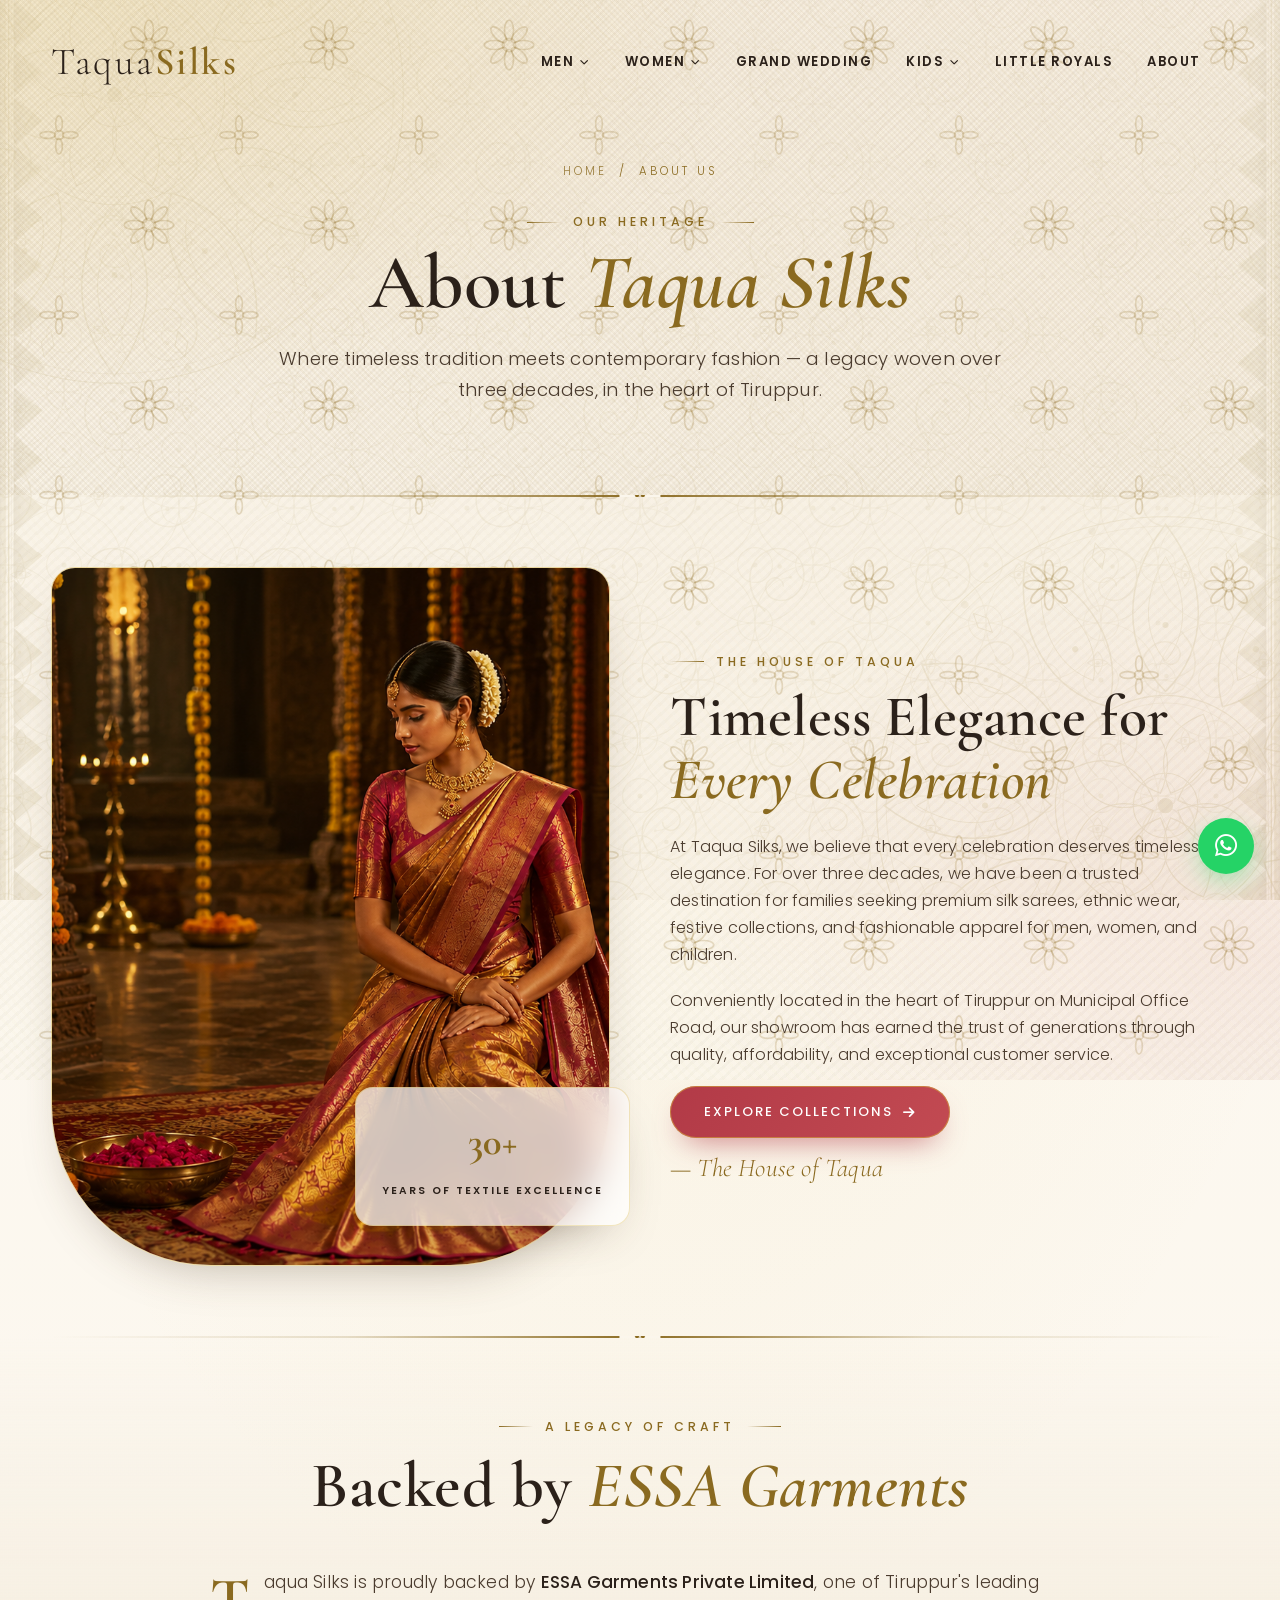
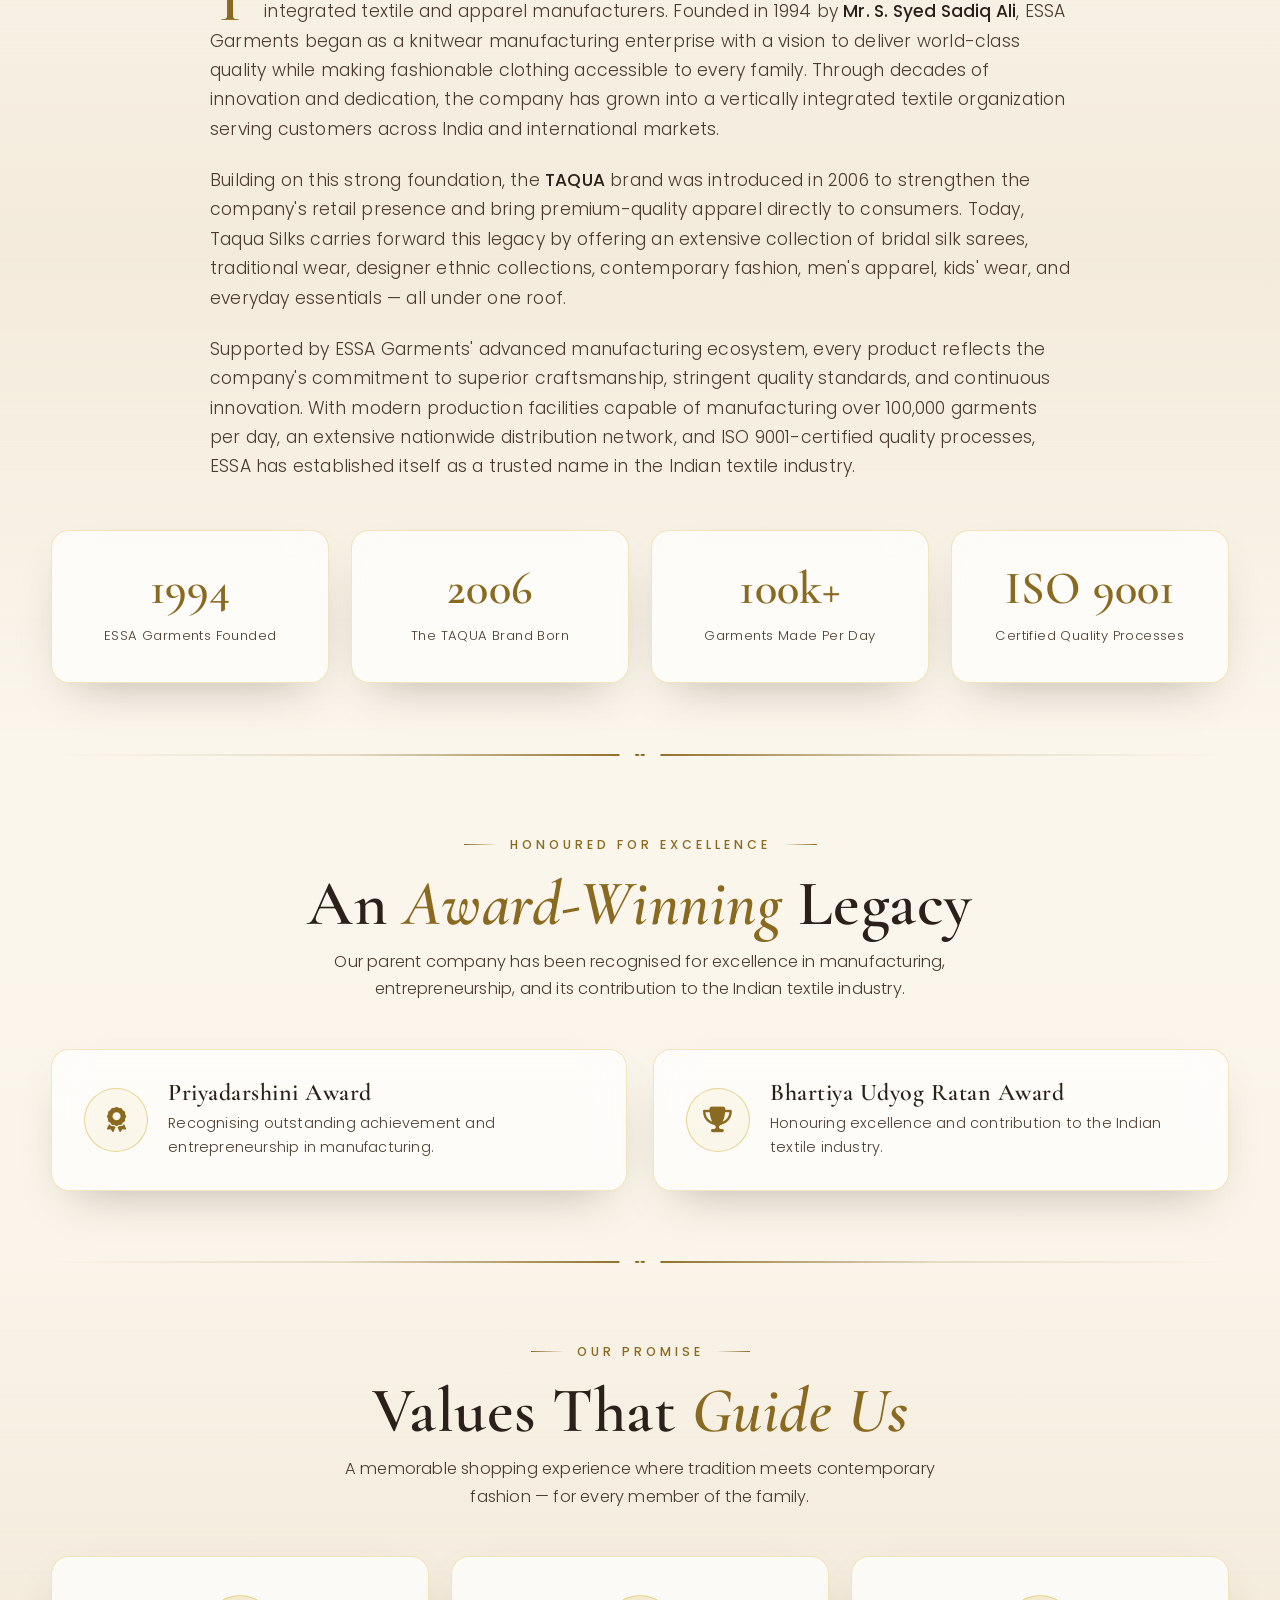
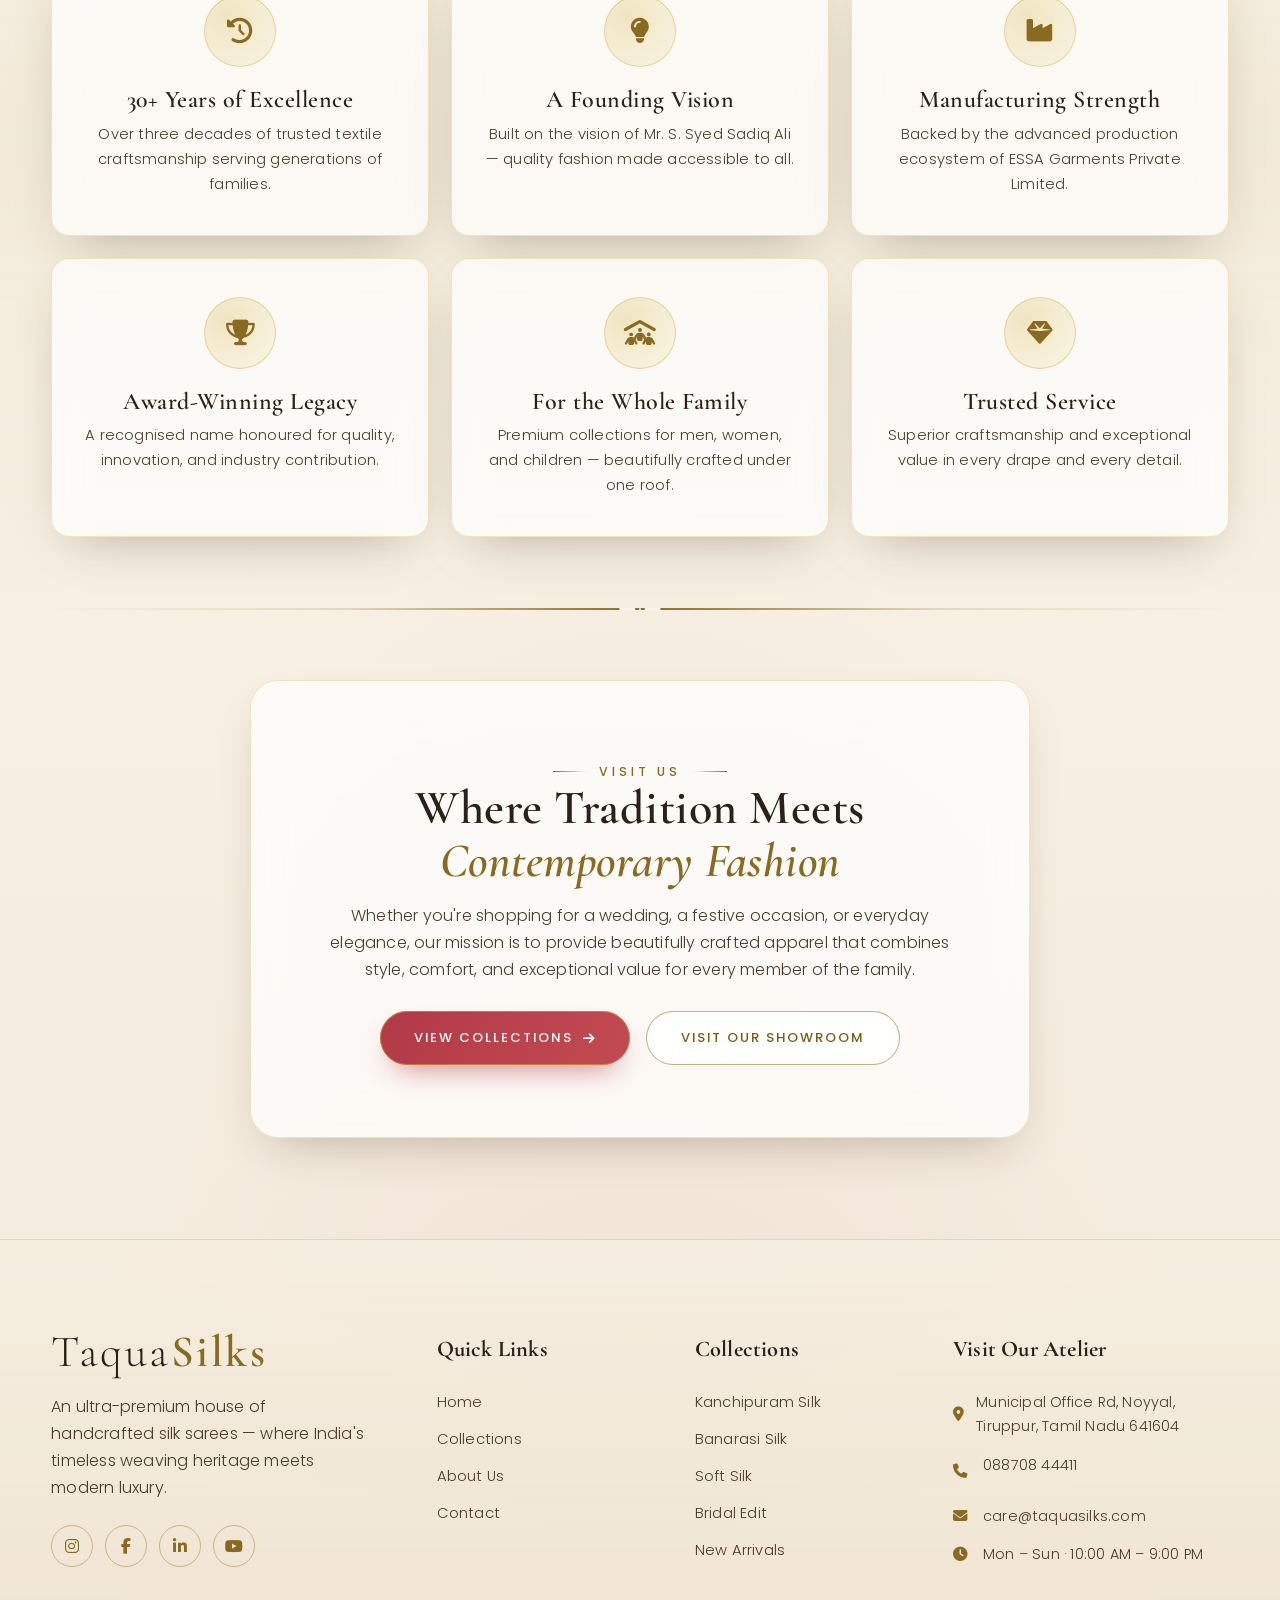
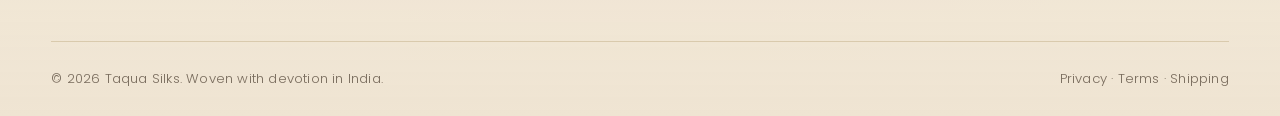
==== about.html @ f4f4f8f6 "whatsapp intragration" ====
﻿<!DOCTYPE html>
<html lang="en">
<head>
  <meta charset="UTF-8" />
  <meta name="viewport" content="width=device-width, initial-scale=1.0" />
  <title>About Us — Taqua Silks | Three Decades of Textile Excellence</title>
  <meta name="description" content="The story of Taqua Silks — a trusted Tiruppur destination for premium silk sarees and ethnic wear, backed by the manufacturing legacy of ESSA Garments Private Limited since 1994." />
  <meta name="theme-color" content="#FBF6EC" />
  <meta property="og:title" content="About Taqua Silks — Where Tradition Meets Contemporary Fashion" />
  <meta property="og:description" content="Over three decades of textile excellence, backed by the manufacturing strength of ESSA Garments Private Limited." />
  <meta property="og:type" content="website" />

  <link rel="preconnect" href="https://fonts.googleapis.com" />
  <link rel="preconnect" href="https://fonts.gstatic.com" crossorigin />
  <link href="https://fonts.googleapis.com/css2?family=Cormorant+Garamond:ital,wght@0,400;0,500;0,600;0,700;1,400;1,500;1,600&family=Noto+Serif+Tamil:wght@500;600;700&family=Poppins:wght@300;400;500;600&display=swap" rel="stylesheet" />
  <link rel="stylesheet" href="https://cdnjs.cloudflare.com/ajax/libs/font-awesome/6.5.1/css/all.min.css" />
  <link rel="stylesheet" href="css/style.css?v=20260728t" />

  <!-- Page-scoped elegance for the About story (uses the shared design tokens) -->
  <style>
    .page-hero {
      position: relative;
      padding: clamp(140px, 18vh, 220px) 0 clamp(48px, 7vw, 90px);
      text-align: center;
      overflow: hidden;
    }
    .page-hero .crumbs {
      font-size: 0.72rem;
      letter-spacing: 3px;
      text-transform: uppercase;
      color: var(--gold-ink);
      margin-bottom: 22px;
    }
    .page-hero .crumbs a { opacity: 0.85; }
    .page-hero .crumbs a:hover { color: var(--gold-ink); text-decoration: underline; }
    .page-hero h1 {
      font-family: var(--font-head);
      font-weight: 600;
      font-size: clamp(2.6rem, 6vw, 5rem);
      line-height: 1.04;
      color: var(--ink);
      margin: 10px 0 20px;
    }
    .page-hero h1 em { font-style: italic; color: var(--gold-ink); }
    .page-hero .lede {
      max-width: 760px;
      margin: 0 auto;
      color: var(--ink-body);
      font-weight: 300;
      font-size: clamp(1rem, 1.6vw, 1.15rem);
    }

    /* Long-form story column */
    .story { max-width: 860px; margin-inline: auto; }
    .story p {
      color: var(--ink-body);
      font-weight: 300;
      margin-bottom: 22px;
      font-size: clamp(1rem, 1.5vw, 1.08rem);
    }
    .story p.first::first-letter {
      font-family: var(--font-head);
      font-size: 3.6em;
      line-height: 0.8;
      float: left;
      padding: 8px 14px 0 0;
      color: var(--gold-ink);
      font-weight: 600;
    }
    .story strong { color: var(--ink); font-weight: 500; }

    /* Milestone / legacy stat strip */
    .legacy-grid {
      display: grid;
      grid-template-columns: repeat(4, 1fr);
      gap: 22px;
      margin-top: 8px;
    }
    .legacy-card {
      text-align: center;
      padding: 34px 20px;
      border-radius: var(--radius);
    }
    .legacy-card b {
      display: block;
      font-family: var(--font-head);
      font-weight: 600;
      font-size: clamp(2rem, 4vw, 2.9rem);
      color: var(--gold-ink);
      line-height: 1;
      margin-bottom: 10px;
    }
    .legacy-card span {
      font-size: 0.82rem;
      letter-spacing: 0.4px;
      color: var(--ink-body);
    }

    /* Awards */
    .awards-grid {
      display: grid;
      grid-template-columns: 1fr 1fr;
      gap: 26px;
    }
    .award-card {
      display: flex;
      gap: 20px;
      align-items: center;
      padding: 30px 32px;
      border-radius: var(--radius);
    }
    .award-card .medal {
      flex: none;
      width: 64px; height: 64px;
      display: grid; place-items: center;
      border-radius: 50%;
      font-size: 1.6rem;
      color: var(--gold-ink);
      border: 1px solid rgba(212,175,55,0.5);
      background: rgba(212,175,55,0.08);
    }
    .award-card h4 { font-family: var(--font-head); font-size: 1.5rem; color: var(--ink); margin-bottom: 4px; }
    .award-card p { color: var(--ink-body); font-size: 0.9rem; font-weight: 300; margin: 0; }

    /* Closing CTA */
    .about-cta {
      text-align: center;
      max-width: 780px;
      margin-inline: auto;
      padding: clamp(40px, 6vw, 72px) clamp(24px, 5vw, 60px);
      border-radius: var(--radius-lg);
    }
    .about-cta h2 { font-family: var(--font-head); font-size: clamp(1.9rem, 4vw, 3rem); color: var(--ink); margin-bottom: 14px; }
    .about-cta h2 em { font-style: italic; color: var(--gold-ink); }
    .about-cta p { color: var(--ink-body); font-weight: 300; margin-bottom: 28px; }
    .about-cta .hero-cta { justify-content: center; }

    @media (max-width: 900px) {
      .legacy-grid { grid-template-columns: 1fr 1fr; }
      .awards-grid { grid-template-columns: 1fr; }
    }
    @media (max-width: 560px) {
      .legacy-grid { grid-template-columns: 1fr 1fr; gap: 14px; }
    }
  </style>
</head>
<body>

  <!-- ===================== PARTICLES ===================== -->
  <canvas id="particles"></canvas>

  <!-- ===================== NAVBAR ===================== -->
  <header class="navbar" id="navbar">
    <div class="container nav-inner">
      <a href="index.html#home" class="brand" aria-label="Taqua Silks home">
        <img class="brand-logo" src="images/logo.png" alt="Taqua Silks" />
        <span class="brand-text">
          <span class="name langswap"><span class="lang en" aria-hidden="true">Taqua<b>Silks</b></span><span class="lang ta" lang="ta" aria-hidden="true">தக்வா <b>சில்க்ஸ்</b></span></span>
        </span>
      </a>

      <nav class="nav-links" aria-label="Primary">
        <div class="nav-item">
          <a href="men.html" class="nav-drop-toggle">Men <i class="fa-solid fa-chevron-down caret"></i></a>
          <div class="dropdown">
            <a href="men.html#shirt">Shirt</a>
            <a href="men.html#tshirt">T-Shirt</a>
            <a href="men.html#trousers">Trousers</a>
            <a href="men.html#jeans">Jeans</a>
            <a href="men.html#formal-pants">Formal Pants</a>
            <a href="men.html#track-pant">Track Pant</a>
            <a href="men.html#dhoti">Dhoti</a>
          </div>
        </div>
        <div class="nav-item">
          <a href="women.html" class="nav-drop-toggle">Women <i class="fa-solid fa-chevron-down caret"></i></a>
          <div class="dropdown">
            <a href="women.html#sarees">Sarees</a>
            <a href="women.html#salwar">Salwar</a>
            <a href="women.html#kurtis">Kurtis</a>
            <a href="women.html#night-wear">Night Wear</a>
            <a href="women.html#half-saree">Half Saree</a>
            <a href="women.html#lehenga">Lehenga</a>
            <a href="women.html#chudithar-materials">Chudithar Materials</a>
            <a href="women.html#blouse-materials">Blouse Materials</a>
          </div>
        </div>
        <a href="index.html#bridal">Grand Wedding</a>
        <div class="nav-item">
          <a href="kids.html" class="nav-drop-toggle">Kids <i class="fa-solid fa-chevron-down caret"></i></a>
          <div class="dropdown">
            <a href="kids.html#little-royals">Little Royals</a>
            <span class="drop-group">Boys</span>
            <a href="kids.html#boys-shirts-pants">Shirts &amp; Pants</a>
            <a href="kids.html#boys-suits">Suits</a>
            <a href="kids.html#boys-shirt-dhoti">Shirt &amp; Dhoti</a>
            <a href="kids.html#boys-tshirts-tracks">T-Shirts &amp; Tracks</a>
            <a href="kids.html#boys-nightwear">Nightwear</a>
            <span class="drop-group">Girls</span>
            <a href="kids.html#girls-gowns-frocks">Gowns &amp; Frocks</a>
            <a href="kids.html#girls-choli-chudidhar">Choli &amp; Chudidhars</a>
            <a href="kids.html#girls-pavadai-sets">Pavadai Sets</a>
            <a href="kids.html#girls-nightwear">Nightwear</a>
          </div>
        </div>
        <a href="kids.html#little-royals">Little Royals</a>
        <a href="about.html" aria-current="page">About</a>
      </nav>

      <div class="nav-actions">
        <button class="hamburger" id="hamburger" aria-label="Open menu"><span></span><span></span><span></span></button>
      </div>
    </div>
  </header>

  <!-- Mobile menu -->
  <div class="mobile-menu" id="mobileMenu">
    <button class="close" id="menuClose" aria-label="Close menu"><i class="fa-solid fa-xmark"></i></button>
    <div class="mm-group">
      <a href="men.html" class="mm-title">Men</a>
      <div class="mm-sub">
        <a href="men.html#shirt">Shirt</a>
        <a href="men.html#tshirt">T-Shirt</a>
        <a href="men.html#trousers">Trousers</a>
        <a href="men.html#jeans">Jeans</a>
        <a href="men.html#formal-pants">Formal Pants</a>
        <a href="men.html#track-pant">Track Pant</a>
        <a href="men.html#dhoti">Dhoti</a>
      </div>
    </div>
    <div class="mm-group">
      <a href="women.html" class="mm-title">Women</a>
      <div class="mm-sub">
        <a href="women.html#sarees">Sarees</a>
        <a href="women.html#salwar">Salwar</a>
        <a href="women.html#kurtis">Kurtis</a>
        <a href="women.html#night-wear">Night Wear</a>
        <a href="women.html#half-saree">Half Saree</a>
        <a href="women.html#lehenga">Lehenga</a>
        <a href="women.html#chudithar-materials">Chudithar Materials</a>
        <a href="women.html#blouse-materials">Blouse Materials</a>
      </div>
    </div>
    <a href="index.html#bridal">Grand Wedding</a>
    <div class="mm-group">
      <a href="kids.html" class="mm-title">Kids</a>
      <div class="mm-sub">
        <a href="kids.html#little-royals">Little Royals</a>
        <a href="kids.html#boys-shirts-pants">Boys - Shirts &amp; Pants</a>
        <a href="kids.html#boys-suits">Boys - Suits</a>
        <a href="kids.html#boys-shirt-dhoti">Boys - Shirt &amp; Dhoti</a>
        <a href="kids.html#boys-tshirts-tracks">Boys - T-Shirts &amp; Tracks</a>
        <a href="kids.html#boys-nightwear">Boys - Nightwear</a>
        <a href="kids.html#girls-gowns-frocks">Girls - Gowns &amp; Frocks</a>
        <a href="kids.html#girls-choli-chudidhar">Girls - Choli &amp; Chudidhars</a>
        <a href="kids.html#girls-pavadai-sets">Girls - Pavadai Sets</a>
        <a href="kids.html#girls-nightwear">Girls - Nightwear</a>
      </div>
    </div>
    <a href="kids.html#little-royals">Little Royals</a>
    <a href="about.html">About</a>
    <a href="index.html#contact">Contact</a>
  </div>

  <!-- ===================== PAGE HERO ===================== -->
  <section class="page-hero silk-weave">
    <div class="container">
      <p class="crumbs reveal"><a href="index.html#home">Home</a> &nbsp;/&nbsp; About Us</p>
      <span class="eyebrow center reveal d1">Our Heritage</span>
      <h1 class="reveal d1">About <em>Taqua Silks</em></h1>
      <p class="lede reveal d2">Where timeless tradition meets contemporary fashion — a legacy woven over three decades, in the heart of Tiruppur.</p>
    </div>
  </section>

  <hr class="silk-divider" />

  <!-- ===================== STORY — INTRO ===================== -->
  <section id="story">
    <div class="container about-grid">
      <div class="about-media reveal">
        <div class="main"><img src="images/photos/hero4.png" alt="Signature Taqua Silks bridal saree draped on a display mannequin" data-label="Our Heritage" loading="lazy" /></div>
        <div class="about-media float-card glass">
          <b>30+</b><span>Years of Textile Excellence</span>
        </div>
      </div>
      <div class="about-copy reveal d1">
        <span class="eyebrow">The House of Taqua</span>
        <h2>Timeless Elegance for <em>Every Celebration</em></h2>
        <p>At Taqua Silks, we believe that every celebration deserves timeless elegance. For over three decades, we have been a trusted destination for families seeking premium silk sarees, ethnic wear, festive collections, and fashionable apparel for men, women, and children.</p>
        <p>Conveniently located in the heart of Tiruppur on Municipal Office Road, our showroom has earned the trust of generations through quality, affordability, and exceptional customer service.</p>
        <a href="index.html#collections" class="btn btn-primary">Explore Collections <i class="fa-solid fa-arrow-right"></i></a>
        <div class="sign">— The House of Taqua</div>
      </div>
    </div>
  </section>

  <hr class="silk-divider" />

  <!-- ===================== STORY — LEGACY NARRATIVE ===================== -->
  <section id="legacy" class="why">
    <div class="container">
      <div class="section-head center reveal">
        <span class="eyebrow center">A Legacy of Craft</span>
        <h2 class="section-title">Backed by <span class="accent">ESSA Garments</span></h2>
      </div>

      <div class="story">
        <p class="first reveal">Taqua Silks is proudly backed by <strong>ESSA Garments Private Limited</strong>, one of Tiruppur's leading integrated textile and apparel manufacturers. Founded in 1994 by <strong>Mr. S. Syed Sadiq Ali</strong>, ESSA Garments began as a knitwear manufacturing enterprise with a vision to deliver world-class quality while making fashionable clothing accessible to every family. Through decades of innovation and dedication, the company has grown into a vertically integrated textile organization serving customers across India and international markets.</p>

        <p class="reveal">Building on this strong foundation, the <strong>TAQUA</strong> brand was introduced in 2006 to strengthen the company's retail presence and bring premium-quality apparel directly to consumers. Today, Taqua Silks carries forward this legacy by offering an extensive collection of bridal silk sarees, traditional wear, designer ethnic collections, contemporary fashion, men's apparel, kids' wear, and everyday essentials — all under one roof.</p>

        <p class="reveal">Supported by ESSA Garments' advanced manufacturing ecosystem, every product reflects the company's commitment to superior craftsmanship, stringent quality standards, and continuous innovation. With modern production facilities capable of manufacturing over 100,000 garments per day, an extensive nationwide distribution network, and ISO 9001-certified quality processes, ESSA has established itself as a trusted name in the Indian textile industry.</p>
      </div>

      <div class="legacy-grid" style="margin-top:48px">
        <div class="legacy-card glass reveal"><b>1994</b><span>ESSA Garments Founded</span></div>
        <div class="legacy-card glass reveal d1"><b>2006</b><span>The TAQUA Brand Born</span></div>
        <div class="legacy-card glass reveal d2"><b>100k+</b><span>Garments Made Per Day</span></div>
        <div class="legacy-card glass reveal d3"><b>ISO 9001</b><span>Certified Quality Processes</span></div>
      </div>
    </div>
  </section>

  <hr class="silk-divider" />

  <!-- ===================== AWARDS ===================== -->
  <section id="awards">
    <div class="container">
      <div class="section-head center reveal">
        <span class="eyebrow center">Honoured for Excellence</span>
        <h2 class="section-title">An <span class="accent">Award-Winning</span> Legacy</h2>
        <p class="section-sub" style="margin-inline:auto">Our parent company has been recognised for excellence in manufacturing, entrepreneurship, and its contribution to the Indian textile industry.</p>
      </div>

      <div class="awards-grid">
        <div class="award-card glass reveal">
          <span class="medal"><i class="fa-solid fa-award"></i></span>
          <div>
            <h4>Priyadarshini Award</h4>
            <p>Recognising outstanding achievement and entrepreneurship in manufacturing.</p>
          </div>
        </div>
        <div class="award-card glass reveal d1">
          <span class="medal"><i class="fa-solid fa-trophy"></i></span>
          <div>
            <h4>Bhartiya Udyog Ratan Award</h4>
            <p>Honouring excellence and contribution to the Indian textile industry.</p>
          </div>
        </div>
      </div>
    </div>
  </section>

  <hr class="silk-divider" />

  <!-- ===================== OUR PROMISE ===================== -->
  <section id="promise" class="why">
    <div class="container">
      <div class="section-head center reveal">
        <span class="eyebrow center">Our Promise</span>
        <h2 class="section-title">Values That <span class="accent">Guide Us</span></h2>
        <p class="section-sub" style="margin-inline:auto">A memorable shopping experience where tradition meets contemporary fashion — for every member of the family.</p>
      </div>

      <div class="why-grid">
        <div class="feature-card glass reveal"><div class="fi"><i class="fa-solid fa-clock-rotate-left"></i></div><h4>30+ Years of Excellence</h4><p>Over three decades of trusted textile craftsmanship serving generations of families.</p></div>
        <div class="feature-card glass reveal d1"><div class="fi"><i class="fa-solid fa-lightbulb"></i></div><h4>A Founding Vision</h4><p>Built on the vision of Mr. S. Syed Sadiq Ali — quality fashion made accessible to all.</p></div>
        <div class="feature-card glass reveal d2"><div class="fi"><i class="fa-solid fa-industry"></i></div><h4>Manufacturing Strength</h4><p>Backed by the advanced production ecosystem of ESSA Garments Private Limited.</p></div>
        <div class="feature-card glass reveal"><div class="fi"><i class="fa-solid fa-trophy"></i></div><h4>Award-Winning Legacy</h4><p>A recognised name honoured for quality, innovation, and industry contribution.</p></div>
        <div class="feature-card glass reveal d1"><div class="fi"><i class="fa-solid fa-people-roof"></i></div><h4>For the Whole Family</h4><p>Premium collections for men, women, and children — beautifully crafted under one roof.</p></div>
        <div class="feature-card glass reveal d2"><div class="fi"><i class="fa-solid fa-gem"></i></div><h4>Trusted Service</h4><p>Superior craftsmanship and exceptional value in every drape and every detail.</p></div>
      </div>
    </div>
  </section>

  <hr class="silk-divider" />

  <!-- ===================== CLOSING CTA ===================== -->
  <section id="visit">
    <div class="container">
      <div class="about-cta glass reveal">
        <span class="eyebrow center">Visit Us</span>
        <h2>Where Tradition Meets <em>Contemporary Fashion</em></h2>
        <p>Whether you're shopping for a wedding, a festive occasion, or everyday elegance, our mission is to provide beautifully crafted apparel that combines style, comfort, and exceptional value for every member of the family.</p>
        <div class="hero-cta">
          <a href="index.html#collections" class="btn btn-primary">View Collections <i class="fa-solid fa-arrow-right"></i></a>
          <a href="index.html#contact" class="btn btn-ghost">Visit Our Showroom</a>
        </div>
      </div>
    </div>
  </section>

  <!-- ===================== FOOTER ===================== -->
  <footer class="footer" id="contact">
    <div class="container">
      <div class="footer-grid">
        <div class="footer-about">
          <a href="index.html#home" class="brand"><img class="brand-logo" src="images/logo.png" alt="Taqua Silks" /><span class="brand-text"><span class="name langswap"><span class="lang en" aria-hidden="true">Taqua<b>Silks</b></span><span class="lang ta" lang="ta" aria-hidden="true">தக்வா <b>சில்க்ஸ்</b></span></span></span></a>
          <p>An ultra-premium house of handcrafted silk sarees — where India's timeless weaving heritage meets modern luxury.</p>
          <div class="socials">
            <a href="#" aria-label="Instagram"><i class="fa-brands fa-instagram"></i></a>
            <a href="#" aria-label="Facebook"><i class="fa-brands fa-facebook-f"></i></a>
            <a href="#" aria-label="LinkedIn"><i class="fa-brands fa-linkedin-in"></i></a>
            <a href="#" aria-label="YouTube"><i class="fa-brands fa-youtube"></i></a>
          </div>
        </div>
        <div class="footer-col">
          <h5>Quick Links</h5>
          <a href="index.html#home">Home</a>
          <a href="index.html#collections">Collections</a>
          <a href="about.html">About Us</a>
          <a href="index.html#contact">Contact</a>
        </div>
        <div class="footer-col">
          <h5>Collections</h5>
          <a href="index.html#collections">Kanchipuram Silk</a>
          <a href="index.html#collections">Banarasi Silk</a>
          <a href="index.html#collections">Soft Silk</a>
          <a href="index.html#bridal">Bridal Edit</a>
          <a href="index.html#arrivals">New Arrivals</a>
        </div>
        <div class="footer-col">
          <h5>Visit Our Atelier</h5>
          <div class="contact-line"><i class="fa-solid fa-location-dot"></i><span>Municipal Office Rd, Noyyal, Tiruppur, Tamil Nadu 641604</span></div>
          <div class="contact-line"><i class="fa-solid fa-phone"></i><a href="tel:+918870844411">088708 44411</a></div>
          <div class="contact-line"><i class="fa-solid fa-envelope"></i><span>care@taquasilks.com</span></div>
          <div class="contact-line"><i class="fa-solid fa-clock"></i><span>Mon – Sun · 10:00 AM – 9:00 PM</span></div>
        </div>
      </div>
      <div class="footer-bottom">
        <span>© 2026 Taqua Silks. Woven with devotion in India.</span>
        <span><a href="#">Privacy</a> · <a href="#">Terms</a> · <a href="#">Shipping</a></span>
      </div>
    </div>
  </footer>

  <!-- Floating WhatsApp enquiry button -->
  <a class="wa-float" href="https://wa.me/918870844411?text=Hello%20Taqua%20Silks%2C%20I%20would%20like%20to%20know%20more%20about%20your%20collections.%20Please%20share%20your%20catalogue." target="_blank" rel="noopener"
     aria-label="Chat with us on WhatsApp">
    <span class="wa-tip">Chat with our sales team</span>
    <i class="fa-brands fa-whatsapp"></i>
  </a>

  <button class="to-top" id="toTop" aria-label="Back to top"><i class="fa-solid fa-arrow-up"></i></button>

  <!-- Self-contained interactions (no dependency on the homepage-only main.js) -->
  <script>
    (function () {
      "use strict";

      // Use the real logo image if present (mirrors main.js behaviour)
      var probe = new Image();
      probe.onload = function () { document.documentElement.classList.add("logo-ready"); };
      probe.src = "images/logo.png";

      // Navbar shrink-on-scroll + back-to-top visibility
      var navbar = document.getElementById("navbar");
      var toTop = document.getElementById("toTop");
      function onScroll() {
        var y = window.scrollY || window.pageYOffset;
        if (navbar) navbar.classList.toggle("scrolled", y > 40);
        if (toTop) toTop.classList.toggle("show", y > 600);
      }
      window.addEventListener("scroll", onScroll, { passive: true });
      onScroll();
      if (toTop) toTop.addEventListener("click", function () { window.scrollTo({ top: 0, behavior: "smooth" }); });

      // Mobile menu
      var mobileMenu = document.getElementById("mobileMenu");
      var hamburger = document.getElementById("hamburger");
      var menuClose = document.getElementById("menuClose");
      if (hamburger && mobileMenu) hamburger.addEventListener("click", function () { mobileMenu.classList.add("open"); });
      if (menuClose && mobileMenu) menuClose.addEventListener("click", function () { mobileMenu.classList.remove("open"); });
      if (mobileMenu) mobileMenu.querySelectorAll("a").forEach(function (a) {
        a.addEventListener("click", function () { mobileMenu.classList.remove("open"); });
      });

      // Reveal-on-scroll
      var reveals = document.querySelectorAll(".reveal");
      if (!("IntersectionObserver" in window)) {
        reveals.forEach(function (el) { el.classList.add("in"); });
      } else {
        var io = new IntersectionObserver(function (entries) {
          entries.forEach(function (e) {
            if (e.isIntersecting) { e.target.classList.add("in"); io.unobserve(e.target); }
          });
        }, { threshold: 0.14, rootMargin: "0px 0px -8% 0px" });
        reveals.forEach(function (el) { io.observe(el); });
      }
    })();
  </script>
</body>
</html>
---- css/style.css ----
/* ============================================================
   TAQUA SILKS — Ultra-Premium Luxury Silk Saree Website
   Design system: Royal Violet silk · Zari gold accents
   ============================================================ */

/* ---------- Design Tokens ---------- */
:root {
  --violet:        #5E2B97;
  --violet-light:  #7d43bd;
  --deep-purple:   #43205C;
  --deep-purple-2: #2c1440;
  --midnight:      #1b0d2b;
  --magenta:       #9b1fb5;   /* logo bright magenta-purple */
  --magenta-deep:  #4a1068;   /* logo mid/edge purple */
  --gold:          #D4AF37;
  --gold-light:    #f3d98b;
  --gold-deep:     #a9822a;
  --ivory:         #f7f1e6;
  --white:         #ffffff;
  --soft-gold:     #e8d5a3;

  --glass-bg:      rgba(67, 32, 92, 0.35);
  --glass-border:  rgba(212, 175, 55, 0.35);
  --glass-blur:    18px;

  --font-head: "Cormorant Garamond", "Playfair Display", Georgia, serif;
  --font-body: "Poppins", "Segoe UI", system-ui, sans-serif;

  --radius:      18px;
  --radius-lg:   28px;
  --shadow-soft: 0 20px 60px -20px rgba(0,0,0,0.55);
  --shadow-gold: 0 10px 40px -8px rgba(212,175,55,0.35);

  --ease: cubic-bezier(0.22, 1, 0.36, 1);
  --maxw: 1320px;
}

/* ---------- Reset ---------- */
*, *::before, *::after { box-sizing: border-box; }
* { margin: 0; padding: 0; }
html { scroll-behavior: smooth; -webkit-text-size-adjust: 100%; }
body {
  font-family: var(--font-body);
  color: var(--ivory);
  /* Logo-matched purple layout: magenta glow at top fading into deep purple */
  background:
    radial-gradient(95% 55% at 50% 0%, rgba(155, 31, 181, 0.55) 0%, rgba(74, 16, 104, 0.25) 42%, transparent 70%),
    linear-gradient(180deg, #3a1256 0%, #2a0f42 50%, var(--midnight) 100%);
  background-attachment: fixed;
  background-color: var(--midnight);
  line-height: 1.7;
  overflow-x: hidden;
  font-weight: 300;
  letter-spacing: 0.2px;
}
img { max-width: 100%; display: block; }
a { color: inherit; text-decoration: none; }
button { font-family: inherit; cursor: pointer; border: none; background: none; color: inherit; }
ul { list-style: none; }
::selection { background: var(--gold); color: var(--deep-purple-2); }

/* ---------- Silk fabric background layers ---------- */
/* Woven jacquard weave (fine diagonal threads) */
.silk-weave {
  background-image:
    repeating-linear-gradient(45deg, rgba(255,255,255,0.028) 0 2px, transparent 2px 4px),
    repeating-linear-gradient(-45deg, rgba(0,0,0,0.05) 0 2px, transparent 2px 4px);
}

/* Global immersive body backdrop = luxury silk violet gradient + moving sheen */
body::before {
  content: "";
  position: fixed;
  inset: 0;
  z-index: -5;
  background:
    radial-gradient(120% 80% at 15% 10%, rgba(125,67,189,0.55), transparent 55%),
    radial-gradient(120% 90% at 85% 20%, rgba(94,43,151,0.55), transparent 55%),
    radial-gradient(140% 120% at 50% 120%, rgba(27,13,43,0.9), transparent 60%),
    linear-gradient(160deg, #2c1440 0%, #43205C 40%, #3a1a52 65%, #1b0d2b 100%);
}
/* Moving silk sheen + woven texture */
body::after {
  content: "";
  position: fixed;
  inset: -20%;
  z-index: -2;
  pointer-events: none;
  background-image:
    repeating-linear-gradient(48deg, rgba(255,255,255,0.03) 0 3px, transparent 3px 7px),
    repeating-linear-gradient(-42deg, rgba(0,0,0,0.045) 0 3px, transparent 3px 8px);
  background-blend-mode: overlay;
  opacity: 0.9;
  animation: silkDrift 22s ease-in-out infinite alternate;
}
@keyframes silkDrift {
  0%   { transform: translate3d(-2%, -1%, 0) rotate(0.001deg); }
  100% { transform: translate3d(2%, 1%, 0) rotate(0.001deg); }
}

/* ---------- Traditional heritage backdrop ----------
   Jaali lattice + zari buti brocade + lotus mandala medallions,
   woven behind everything as a hand-loom saree ground. */
html::before {
  content: "";
  position: fixed;
  inset: 0;
  z-index: -4;
  pointer-events: none;
  opacity: 0.16;
  background-image:
    url("../images/motif-mandala.svg"),
    url("../images/motif-mandala.svg"),
    url("../images/pattern-buti.svg"),
    url("../images/pattern-jaali.svg");
  background-repeat: no-repeat, no-repeat, repeat, repeat;
  background-position:
    left -180px top -200px,
    right -180px bottom -200px,
    center center,
    center center;
  background-size:
    clamp(420px, 46vw, 700px) auto,
    clamp(420px, 46vw, 700px) auto,
    clamp(130px, 13vw, 180px) auto,
    clamp(88px, 9vw, 120px) auto;
  animation: mandalaBreathe 26s ease-in-out infinite alternate;
}

/* Kanchipuram temple (kumbam) zari borders down both edges of the page */
html::after {
  content: "";
  position: fixed;
  inset: 0;
  z-index: -4;
  pointer-events: none;
  opacity: 0.5;
  background-image:
    url("../images/border-temple.svg"),
    url("../images/border-temple-right.svg");
  background-repeat: repeat-y, repeat-y;
  background-position: left top, right top;
  background-size: clamp(30px, 3.4vw, 54px) auto;
}

@keyframes mandalaBreathe {
  0%   { opacity: 0.16; background-position: left -180px top -200px, right -180px bottom -200px, center center, center center; }
  100% { opacity: 0.24; background-position: left -160px top -220px, right -160px bottom -180px, center 30px, center 20px; }
}

/* Floating gold particle canvas */
#particles {
  position: fixed;
  inset: 0;
  z-index: -1;
  pointer-events: none;
}

/* ---------- Typography ---------- */
h1, h2, h3, h4 {
  font-family: var(--font-head);
  font-weight: 600;
  line-height: 1.1;
  letter-spacing: 0.5px;
}
.eyebrow {
  font-family: var(--font-body);
  font-weight: 500;
  font-size: 0.78rem;
  letter-spacing: 4px;
  text-transform: uppercase;
  color: var(--gold);
  display: inline-flex;
  align-items: center;
  gap: 12px;
}
.eyebrow::before, .eyebrow.center::after {
  content: "";
  width: 34px;
  height: 1px;
  background: linear-gradient(90deg, transparent, var(--gold));
}
.eyebrow.center::before { background: linear-gradient(90deg, var(--gold), transparent); }

.section-title {
  font-size: clamp(2.2rem, 5vw, 4rem);
  color: var(--white);
  margin: 14px 0 8px;
}
.section-title .accent { color: var(--gold); font-style: italic; }
.section-sub {
  max-width: 620px;
  color: rgba(247,241,230,0.75);
  font-weight: 300;
  font-size: 1.02rem;
}

/* Gold gradient text shimmer */
.gold-text {
  background: linear-gradient(100deg, var(--gold-deep), var(--gold-light) 45%, var(--gold) 60%, var(--gold-light) 80%, var(--gold-deep));
  background-size: 200% auto;
  -webkit-background-clip: text; background-clip: text;
  -webkit-text-fill-color: transparent; color: transparent;
  animation: goldShine 6s linear infinite;
}
@keyframes goldShine { to { background-position: 200% center; } }

/* ---------- Layout ---------- */
.container { width: min(92%, var(--maxw)); margin-inline: auto; }
section { position: relative; padding: clamp(70px, 9vw, 130px) 0; }
.section-head { max-width: 720px; margin-bottom: clamp(36px, 5vw, 64px); }
.section-head.center { margin-inline: auto; text-align: center; }

/* Silk divider between sections */
.silk-divider {
  height: 2px; border: none;
  background: linear-gradient(90deg, transparent, rgba(212,175,55,0.15), var(--gold), rgba(212,175,55,0.15), transparent);
  width: min(92%, var(--maxw));
  margin: 0 auto;
  position: relative;
}
.silk-divider::after {
  content: "❖";
  position: absolute; left: 50%; top: 50%;
  transform: translate(-50%,-50%);
  color: var(--gold); font-size: 0.9rem;
  background: var(--midnight); padding: 0 14px;
}

/* ---------- Buttons ---------- */
.btn {
  position: relative;
  display: inline-flex; align-items: center; gap: 10px;
  padding: 15px 34px;
  border-radius: 60px;
  font-family: var(--font-body);
  font-size: 0.82rem; font-weight: 500;
  letter-spacing: 2px; text-transform: uppercase;
  overflow: hidden;
  transition: transform 0.45s var(--ease), box-shadow 0.45s var(--ease), color 0.45s var(--ease);
  isolation: isolate;
}
.btn i { transition: transform 0.4s var(--ease); }
.btn:hover i { transform: translateX(4px); }
.btn-primary {
  background: linear-gradient(120deg, var(--violet), var(--violet-light));
  color: var(--white);
  box-shadow: 0 14px 34px -12px rgba(94,43,151,0.9), inset 0 0 0 1px rgba(212,175,55,0.4);
}
.btn-primary::before {
  content: ""; position: absolute; inset: 0; z-index: -1;
  background: linear-gradient(120deg, var(--gold-deep), var(--gold), var(--gold-light));
  opacity: 0; transition: opacity 0.5s var(--ease);
}
.btn-primary:hover { color: var(--deep-purple-2); transform: translateY(-3px); box-shadow: var(--shadow-gold); }
.btn-primary:hover::before { opacity: 1; }
.btn-ghost {
  border: 1px solid rgba(212,175,55,0.55);
  color: var(--soft-gold);
  background: rgba(255,255,255,0.02);
  backdrop-filter: blur(6px);
}
.btn-ghost:hover { background: var(--gold); color: var(--deep-purple-2); transform: translateY(-3px); box-shadow: var(--shadow-gold); }

/* Ripple */
.ripple { position: absolute; border-radius: 50%; transform: scale(0); background: rgba(255,255,255,0.5); animation: rippleAnim 0.6s var(--ease); pointer-events: none; }
@keyframes rippleAnim { to { transform: scale(4); opacity: 0; } }

/* ---------- Glass card base ---------- */
.glass {
  background: var(--glass-bg);
  backdrop-filter: blur(var(--glass-blur));
  -webkit-backdrop-filter: blur(var(--glass-blur));
  border: 1px solid rgba(255,255,255,0.08);
  box-shadow: var(--shadow-soft);
}

/* ============================================================
   PRELOADER
   ============================================================ */
#preloader {
  position: fixed; inset: 0; z-index: 9999;
  display: grid; place-items: center;
  background: linear-gradient(160deg, #2c1440, #1b0d2b);
  transition: opacity 0.8s var(--ease), visibility 0.8s;
}
#preloader.done { opacity: 0; visibility: hidden; }
.loader-mark { text-align: center; }
.loader-mark .logo-lg {
  font-family: var(--font-head); font-size: 3rem; letter-spacing: 4px;
  color: var(--white);
}
.loader-mark .logo-lg b { color: var(--gold); font-weight: 600; }
.loader-bar {
  width: 220px; height: 2px; margin: 22px auto 0;
  background: rgba(212,175,55,0.2); overflow: hidden; border-radius: 2px;
}
.loader-bar span { display: block; height: 100%; width: 40%; background: linear-gradient(90deg, transparent, var(--gold), transparent); animation: loadSlide 1.1s ease-in-out infinite; }
@keyframes loadSlide { 0%{ transform: translateX(-100%);} 100%{ transform: translateX(350%);} }
.loader-mark p { margin-top: 14px; letter-spacing: 5px; font-size: 0.7rem; text-transform: uppercase; color: var(--soft-gold); }

/* ============================================================
   NAVBAR
   ============================================================ */
.navbar {
  position: fixed; top: 0; left: 0; right: 0; z-index: 1000;
  transition: all 0.5s var(--ease);
  padding: 22px 0;
}
.navbar.scrolled {
  padding: 12px 0;
  background: rgba(43,20,64,0.72);
  backdrop-filter: blur(16px);
  -webkit-backdrop-filter: blur(16px);
  border-bottom: 1px solid rgba(212,175,55,0.22);
  box-shadow: 0 10px 40px -18px rgba(0,0,0,0.7);
}
.nav-inner { display: flex; align-items: center; justify-content: space-between; gap: 20px; }
.brand { display: flex; flex-direction: column; line-height: 1; }

/* Real logo image (images/logo.png) — swapped in automatically when present */
.brand-logo, .preloader-logo { display: none; }
.brand-logo { height: 56px; width: auto; border-radius: 50%; }
.footer .brand-logo { height: 72px; }
.preloader-logo { height: 150px; width: auto; border-radius: 50%; margin: 0 auto 14px; }
.logo-ready .brand-text, .logo-ready .logo-lg { display: none; }
.logo-ready .brand-logo, .logo-ready .preloader-logo { display: block; }
.brand .name { font-family: var(--font-head); font-size: 1.7rem; letter-spacing: 3px; color: var(--white); }
.brand .name b { color: var(--gold); font-weight: 600; }

/* Bilingual logo that fades between English & Tamil on a loop */
.langswap { display: inline-grid; }
.langswap .lang { grid-area: 1 / 1; white-space: nowrap; }
.langswap .lang.ta { font-family: "Noto Serif Tamil", var(--font-head); letter-spacing: 0.5px; }
.langswap .lang.en { opacity: 1; animation: brandFadeEn 7s ease-in-out infinite; }
.langswap .lang.ta { opacity: 0; animation: brandFadeTa 7s ease-in-out infinite; }
@keyframes brandFadeEn { 0%, 38% { opacity: 1; } 50%, 88% { opacity: 0; } 100% { opacity: 1; } }
@keyframes brandFadeTa { 0%, 38% { opacity: 0; } 50%, 88% { opacity: 1; } 100% { opacity: 0; } }
.brand .tag { font-size: 0.55rem; letter-spacing: 5px; text-transform: uppercase; color: var(--soft-gold); margin-top: 3px; }

/* margin-left:auto pushes the links right, next to the hamburger/actions */
.nav-links { display: flex; align-items: center; gap: 30px; margin-left: auto; }
.nav-links a {
  position: relative; font-size: 0.82rem; letter-spacing: 1.5px;
  text-transform: uppercase; color: var(--ivory); font-weight: 400;
  padding: 4px 0; transition: color 0.3s; white-space: nowrap;
}
.nav-links a::after {
  content: ""; position: absolute; left: 0; bottom: -2px; height: 1.5px; width: 0;
  background: linear-gradient(90deg, var(--gold-deep), var(--gold-light));
  transition: width 0.4s var(--ease);
}
.nav-links a:hover { color: var(--gold-light); }
.nav-links a.nav-offer { color: var(--gold); font-weight: 500; }
.nav-links a.nav-offer::before { content: "\f005"; font-family: "Font Awesome 6 Free"; font-weight: 900; font-size: 0.6rem; margin-right: 5px; vertical-align: middle; }
.nav-links a:hover::after { width: 100%; }

.nav-actions { display: flex; align-items: center; gap: 18px; }
.icon-btn {
  position: relative; width: 42px; height: 42px; border-radius: 50%;
  display: grid; place-items: center; font-size: 1rem; color: var(--ivory);
  border: 1px solid rgba(255,255,255,0.12);
  transition: all 0.35s var(--ease);
}
.icon-btn:hover { color: var(--deep-purple-2); background: var(--gold); border-color: var(--gold); transform: translateY(-2px); }
.icon-btn .count {
  position: absolute; top: -4px; right: -4px; min-width: 18px; height: 18px; padding: 0 4px;
  background: var(--gold); color: var(--deep-purple-2); border-radius: 10px;
  font-size: 0.62rem; font-weight: 700; display: grid; place-items: center;
  font-family: var(--font-body);
}
.nav-cta { padding: 10px 22px; font-size: 0.82rem; }
.hamburger { display: none; flex-direction: column; gap: 5px; width: 42px; height: 42px; align-items: center; justify-content: center; border: 1px solid rgba(255,255,255,0.12); border-radius: 50%; }
.hamburger span { width: 20px; height: 2px; background: var(--gold); transition: 0.3s; }

/* Mobile menu panel */
.mobile-menu {
  position: fixed; inset: 0; z-index: 1200;
  background: linear-gradient(160deg, rgba(43,20,64,0.98), rgba(27,13,43,0.99));
  backdrop-filter: blur(14px);
  display: flex; flex-direction: column; align-items: center; justify-content: center; gap: 26px;
  padding: 88px 20px 40px; overflow-y: auto; -webkit-overflow-scrolling: touch;
  transform: translateX(100%); transition: transform 0.55s var(--ease);
}
/* When content is taller than the screen, align to top so nothing gets cut off. */
.mobile-menu { justify-content: safe center; }
.mobile-menu.open { transform: translateX(0); }
.mobile-menu a { font-family: var(--font-head); font-size: 1.9rem; color: var(--ivory); letter-spacing: 2px; }
.mobile-menu a:hover { color: var(--gold); }
.mobile-menu .close { position: absolute; top: 26px; right: 26px; font-size: 1.6rem; color: var(--gold); }

/* ============================================================
   HERO
   ============================================================ */
.hero { min-height: 100vh; display: flex; align-items: center; padding-top: 120px; overflow: hidden; }
.hero-grid {
  display: grid; grid-template-columns: 1.05fr 0.95fr; gap: 60px; align-items: center;
}
.hero-copy .eyebrow { margin-bottom: 22px; }
.hero-title {
  font-size: clamp(2.8rem, 6.2vw, 5.4rem);
  color: var(--white); line-height: 1.02; margin-bottom: 22px;
}
.hero-title em { font-style: italic; color: var(--gold); }
.hero-sub { max-width: 480px; color: rgba(247,241,230,0.8); font-size: 1.08rem; margin-bottom: 36px; }
.hero-cta { display: flex; gap: 16px; flex-wrap: wrap; }
.hero-stats { display: flex; gap: 40px; margin-top: 48px; }
.hero-stats .stat b { font-family: var(--font-head); font-size: 2.1rem; color: var(--gold); display: block; }
.hero-stats .stat span { font-size: 0.72rem; letter-spacing: 2px; text-transform: uppercase; color: rgba(247,241,230,0.6); }

/* Hero visual */
.hero-visual { position: relative; }
.hero-frame {
  position: relative; border-radius: 220px 220px 24px 24px; overflow: hidden;
  contain: paint; isolation: isolate;
  aspect-ratio: 3/4;
  border: 2px solid rgba(212,175,55,0.85);
  box-shadow:
    0 0 0 1px rgba(212,175,55,0.35),
    0 0 40px -6px rgba(212,175,55,0.35),
    0 40px 90px -30px rgba(0,0,0,0.7),
    inset 0 0 0 6px rgba(212,175,55,0.12);
  background: linear-gradient(160deg, var(--violet), var(--deep-purple-2));
}
.hero-frame img { width: 100%; height: 100%; object-fit: cover; object-position: 50% 12%; animation: heroFloat 8s ease-in-out infinite; }
@keyframes heroFloat { 0%,100%{ transform: scale(1.01) translateY(0);} 50%{ transform: scale(1.035) translateY(-8px);} }
.hero-frame::after {
  content: ""; position: absolute; inset: 0;
  background: linear-gradient(180deg, transparent 55%, rgba(27,13,43,0.55));
  pointer-events: none;
}
/* floating badge over hero image */
.hero-badge {
  position: absolute; left: -34px; bottom: 22px;
  padding: 16px 20px; border-radius: 16px;
  display: flex; align-items: center; gap: 14px;
  animation: floaty 5s ease-in-out infinite;
}
.hero-badge .medal { width: 46px; height: 46px; border-radius: 50%; display: grid; place-items: center; background: linear-gradient(135deg, var(--gold), var(--gold-deep)); color: var(--deep-purple-2); font-size: 1.2rem; }
.hero-badge b { font-family: var(--font-head); font-size: 1.1rem; color: var(--white); display: block; }
.hero-badge span { font-size: 0.68rem; letter-spacing: 1px; color: var(--soft-gold); text-transform: uppercase; }
.hero-badge.top { top: 28px; right: -28px; left: auto; bottom: auto; animation-delay: -2.5s; }
@keyframes floaty { 0%,100%{ transform: translateY(0);} 50%{ transform: translateY(-14px);} }

.scroll-cue {
  position: absolute; left: 50%; bottom: 26px; transform: translateX(-50%);
  display: flex; flex-direction: column; align-items: center; gap: 8px;
  font-size: 0.62rem; letter-spacing: 3px; text-transform: uppercase; color: var(--soft-gold);
}
.scroll-cue .mouse { width: 24px; height: 40px; border: 1.5px solid rgba(212,175,55,0.6); border-radius: 14px; position: relative; }
.scroll-cue .mouse::after { content: ""; position: absolute; left: 50%; top: 8px; width: 4px; height: 8px; background: var(--gold); border-radius: 3px; transform: translateX(-50%); animation: wheel 1.6s infinite; }
@keyframes wheel { 0%{ opacity: 1; top: 8px;} 100%{ opacity: 0; top: 20px;} }

/* ============================================================
   FEATURED COLLECTIONS
   ============================================================ */
.collections-grid {
  display: grid; grid-template-columns: repeat(3, 1fr); gap: 26px;
}
.collection-card {
  position: relative; border-radius: var(--radius-lg); overflow: hidden;
  aspect-ratio: 3/4; cursor: pointer;
  border: 1px solid rgba(212,175,55,0.3);
  box-shadow: var(--shadow-soft);
}
.collection-card .media { position: absolute; inset: 0; }
.collection-card .media img { width: 100%; height: 100%; object-fit: cover; transition: transform 1s var(--ease); }
.collection-card:hover .media img { transform: scale(1.12); }
.collection-card::after {
  content: ""; position: absolute; inset: 0;
  background: linear-gradient(180deg, transparent 30%, rgba(27,13,43,0.35) 55%, rgba(27,13,43,0.92));
}
.collection-card .info { position: absolute; left: 0; right: 0; bottom: 0; padding: 30px; z-index: 2; }
.collection-card .info .kicker { font-size: 0.68rem; letter-spacing: 3px; text-transform: uppercase; color: var(--gold); }
.collection-card .info h3 { font-size: 1.8rem; color: var(--white); margin: 6px 0 2px; }
.collection-card .info .link {
  display: inline-flex; align-items: center; gap: 8px; font-size: 0.78rem; letter-spacing: 1px;
  text-transform: uppercase; color: var(--soft-gold);
  opacity: 0; transform: translateY(10px); transition: all 0.5s var(--ease);
}
.collection-card:hover .info .link { opacity: 1; transform: translateY(0); }
/* gold corner frame */
.collection-card .frame {
  position: absolute; inset: 14px; border: 1px solid rgba(212,175,55,0); border-radius: 20px;
  transition: border-color 0.5s var(--ease); z-index: 2; pointer-events: none;
}
.collection-card:hover .frame { border-color: rgba(212,175,55,0.55); }

/* ============================================================
   WHY CHOOSE
   ============================================================ */
.why { background: linear-gradient(180deg, transparent, rgba(43,20,64,0.35), transparent); }
.why-grid { display: grid; grid-template-columns: repeat(3, 1fr); gap: 22px; }
.feature-card {
  padding: 38px 30px; border-radius: var(--radius); text-align: center;
  border: 1px solid rgba(212,175,55,0.16);
  transition: transform 0.5s var(--ease), border-color 0.5s var(--ease), box-shadow 0.5s var(--ease);
}
.feature-card:hover { transform: translateY(-8px); border-color: rgba(212,175,55,0.5); box-shadow: var(--shadow-gold); }
.feature-card .fi {
  width: 72px; height: 72px; margin: 0 auto 20px; border-radius: 50%;
  display: grid; place-items: center; font-size: 1.6rem; color: var(--gold);
  background: radial-gradient(circle at 30% 30%, rgba(212,175,55,0.22), rgba(212,175,55,0.05));
  border: 1px solid rgba(212,175,55,0.35);
}
.feature-card h4 { font-size: 1.5rem; color: var(--white); margin-bottom: 8px; }
.feature-card p { font-size: 0.92rem; color: rgba(247,241,230,0.7); font-weight: 300; }

/* ============================================================
   PRODUCT GRID (NEW ARRIVALS) & SLIDER (BEST SELLERS)
   ============================================================ */
.products-grid { display: grid; grid-template-columns: repeat(4, 1fr); gap: 24px; }
.product-card {
  border-radius: var(--radius); overflow: hidden; position: relative;
  border: 1px solid rgba(255,255,255,0.07);
  transition: transform 0.5s var(--ease), box-shadow 0.5s var(--ease), border-color 0.5s;
}
.product-card:hover { transform: translateY(-8px); box-shadow: var(--shadow-soft); border-color: rgba(212,175,55,0.4); }
.product-media { position: relative; aspect-ratio: 4/5; overflow: hidden; }
.product-media img { width: 100%; height: 100%; object-fit: cover; transition: transform 0.9s var(--ease); }
/* Listing pages (men/women/kids) use full-figure 2:3 portrait renders — match the
   frame to the image ratio so the whole figure shows without cropping head/feet. */
.cat-section .product-media { aspect-ratio: 2/3; }
/* Each listing section holds exactly 3 cards — use 3 columns so they span the
   centered container evenly with equal space on the left and right. */
.cat-section .products-grid { grid-template-columns: repeat(3, 1fr); }
.product-card:hover .product-media img { transform: scale(1.1); }
.badge {
  position: absolute; top: 14px; left: 14px; z-index: 3;
  padding: 6px 12px; border-radius: 30px; font-size: 0.62rem; font-weight: 600;
  letter-spacing: 1px; text-transform: uppercase;
  background: linear-gradient(120deg, var(--gold), var(--gold-deep)); color: var(--deep-purple-2);
}
.badge.new { background: linear-gradient(120deg, var(--violet-light), var(--violet)); color: var(--white); }
.product-actions {
  position: absolute; top: 14px; right: 14px; z-index: 3;
  display: flex; flex-direction: column; gap: 10px;
}
.product-actions button {
  width: 40px; height: 40px; border-radius: 50%; display: grid; place-items: center;
  background: rgba(27,13,43,0.6); backdrop-filter: blur(6px); color: var(--ivory);
  border: 1px solid rgba(212,175,55,0.3);
  opacity: 0; transform: translateX(14px); transition: all 0.4s var(--ease);
}
.product-card:hover .product-actions button { opacity: 1; transform: translateX(0); }
.product-actions button:nth-child(2) { transition-delay: 0.06s; }
.product-actions button:hover { background: var(--gold); color: var(--deep-purple-2); }
.product-actions button.wished { background: var(--gold); color: var(--deep-purple-2); }
.quick-add {
  position: absolute; left: 14px; right: 14px; bottom: 14px; z-index: 3;
  padding: 12px; border-radius: 40px; text-align: center;
  background: linear-gradient(120deg, var(--violet), var(--violet-light)); color: var(--white);
  font-size: 0.72rem; letter-spacing: 2px; text-transform: uppercase; font-weight: 500;
  opacity: 0; transform: translateY(18px); transition: all 0.5s var(--ease);
  box-shadow: inset 0 0 0 1px rgba(212,175,55,0.4);
}
.product-card:hover .quick-add { opacity: 1; transform: translateY(0); }
.quick-add:hover { background: linear-gradient(120deg, var(--gold-deep), var(--gold)); color: var(--deep-purple-2); }
.product-body { padding: 20px 20px 24px; }
.product-body .cat { font-size: 0.66rem; letter-spacing: 2px; text-transform: uppercase; color: var(--gold); }
.product-body h4 { font-family: var(--font-head); font-size: 1.35rem; color: var(--white); margin: 4px 0 8px; }
.product-body .link {
  display: inline-flex; align-items: center; gap: 8px; font-size: 0.74rem; letter-spacing: 1px;
  text-transform: uppercase; color: var(--soft-gold); text-decoration: none;
  transition: gap 0.4s var(--ease), color 0.4s var(--ease);
}
.product-body .link:hover { gap: 14px; color: var(--gold-light); }
.stars { color: var(--gold); font-size: 0.8rem; letter-spacing: 2px; }
.stars span { color: rgba(247,241,230,0.55); font-size: 0.72rem; margin-left: 6px; font-family: var(--font-body); }
.price { display: flex; align-items: baseline; gap: 10px; margin-top: 10px; }
.price .now { font-family: var(--font-head); font-size: 1.4rem; color: var(--gold-light); }
.price .was { font-size: 0.85rem; color: rgba(247,241,230,0.45); text-decoration: line-through; }

/* Best sellers slider */
.slider-wrap { position: relative; }
.slider {
  display: flex; gap: 24px; overflow-x: auto; scroll-snap-type: x mandatory;
  padding: 8px 4px 28px; scrollbar-width: none;
}
.slider::-webkit-scrollbar { display: none; }
.slider .product-card { flex: 0 0 300px; scroll-snap-align: start; }
.slider-nav { display: flex; gap: 12px; }
.slider-nav button {
  width: 52px; height: 52px; border-radius: 50%; display: grid; place-items: center;
  border: 1px solid rgba(212,175,55,0.4); color: var(--gold); font-size: 1rem;
  transition: all 0.35s var(--ease);
}
.slider-nav button:hover { background: var(--gold); color: var(--deep-purple-2); }
.slider-head { display: flex; align-items: flex-end; justify-content: space-between; gap: 20px; flex-wrap: wrap; }

/* ============================================================
   BRIDAL BANNER
   ============================================================ */
.bridal {
  position: relative; border-radius: var(--radius-lg); overflow: hidden;
  border: 1px solid rgba(212,175,55,0.5);
  box-shadow: 0 40px 90px -30px rgba(0,0,0,0.7);
}
.bridal .bg { position: absolute; inset: 0; }
.bridal .bg img { width: 100%; height: 100%; object-fit: cover; }
.bridal::after { content: ""; position: absolute; inset: 0; background: linear-gradient(90deg, rgba(43,20,64,0.92) 0%, rgba(43,20,64,0.6) 45%, rgba(43,20,64,0.15) 100%); }
.bridal-inner { position: relative; z-index: 2; padding: clamp(50px, 8vw, 110px) clamp(30px, 6vw, 90px); max-width: 640px; }
.bridal-inner h2 { font-size: clamp(2.4rem, 5vw, 4rem); color: var(--white); margin: 16px 0 18px; }
.bridal-inner h2 em { color: var(--gold); font-style: italic; }
.bridal-inner p { color: rgba(247,241,230,0.85); margin-bottom: 32px; max-width: 480px; }
/* ornamental temple border top */
.temple-border {
  height: 20px; width: 100%;
  background:
    repeating-linear-gradient(90deg, var(--gold) 0 2px, transparent 2px 16px),
    linear-gradient(180deg, rgba(212,175,55,0.4), transparent);
  -webkit-mask: repeating-linear-gradient(90deg, #000 0 14px, transparent 14px 16px);
          mask: repeating-linear-gradient(90deg, #000 0 14px, transparent 14px 16px);
}

/* ============================================================
   ABOUT
   ============================================================ */
.about-grid { display: grid; grid-template-columns: 1fr 1fr; gap: 60px; align-items: center; }
.about-media { position: relative; }
.about-media .main {
  border-radius: 24px 24px 160px 160px; overflow: hidden; aspect-ratio: 4/5;
  border: 1px solid rgba(212,175,55,0.4); box-shadow: var(--shadow-soft);
}
.about-media .main img { width: 100%; height: 100%; object-fit: cover; object-position: 50% 15%; }
.about-media .float-card {
  position: absolute; right: -20px; bottom: 40px; padding: 22px 26px; border-radius: 18px;
  text-align: center; animation: floaty 6s ease-in-out infinite;
}
.about-media .float-card b { font-family: var(--font-head); font-size: 2.4rem; color: var(--gold); display: block; }
.about-media .float-card span { font-size: 0.66rem; letter-spacing: 2px; text-transform: uppercase; color: var(--soft-gold); }
.about-copy h2 { font-size: clamp(2.2rem, 4.5vw, 3.6rem); color: var(--white); margin: 14px 0 20px; }
.about-copy h2 em { color: var(--gold); font-style: italic; }
.about-copy p { color: rgba(247,241,230,0.78); margin-bottom: 18px; font-weight: 300; }
.about-points { display: grid; grid-template-columns: 1fr 1fr; gap: 16px; margin: 26px 0 34px; }
.about-points li { display: flex; align-items: center; gap: 12px; font-size: 0.92rem; }
.about-points i { color: var(--gold); }
.sign { font-family: var(--font-head); font-style: italic; font-size: 1.6rem; color: var(--gold-light); margin-top: 8px; }

/* ============================================================
   REVIEWS
   ============================================================ */
.reviews-grid { display: grid; grid-template-columns: repeat(3, 1fr); gap: 24px; }
.review-card { padding: 34px 30px; border-radius: var(--radius); position: relative; transition: transform 0.5s var(--ease), border-color 0.5s; border: 1px solid rgba(212,175,55,0.16); }
.review-card:hover { transform: translateY(-6px); border-color: rgba(212,175,55,0.45); }
.review-card .quote { font-family: var(--font-head); font-size: 3.4rem; color: rgba(212,175,55,0.35); line-height: 0.6; }
.review-card .stars { margin: 6px 0 14px; }
.review-card p { color: rgba(247,241,230,0.82); font-weight: 300; font-style: italic; margin-bottom: 22px; }
.reviewer { display: flex; align-items: center; gap: 14px; }
.reviewer img { width: 52px; height: 52px; border-radius: 50%; object-fit: cover; border: 2px solid var(--gold); }
.reviewer .avatar-mono {
  width: 52px; height: 52px; border-radius: 50%; flex-shrink: 0;
  display: flex; align-items: center; justify-content: center;
  font-family: var(--font-head); font-size: 1.15rem; letter-spacing: 1px;
  color: var(--deep-purple-2); border: 2px solid var(--gold);
  background: linear-gradient(135deg, var(--gold-light), var(--gold-deep));
}
.reviewer b { color: var(--white); font-family: var(--font-head); font-size: 1.15rem; display: block; }
.reviewer span { font-size: 0.72rem; letter-spacing: 1px; color: var(--soft-gold); text-transform: uppercase; }

/* ============================================================
   INSTAGRAM GALLERY (masonry)
   ============================================================ */
.gallery-masonry { columns: 4; column-gap: 16px; }
.gallery-masonry .g-item {
  break-inside: avoid; margin-bottom: 16px; border-radius: 16px; overflow: hidden;
  position: relative; border: 1px solid rgba(212,175,55,0.18);
}
.gallery-masonry .g-item img { width: 100%; transition: transform 0.9s var(--ease); }
.gallery-masonry .g-item:hover img { transform: scale(1.1); }
.gallery-masonry .g-item::after {
  content: "\f16d"; font-family: "Font Awesome 6 Brands"; font-weight: 400;
  position: absolute; inset: 0; display: grid; place-items: center;
  background: rgba(43,20,64,0.6); color: var(--gold); font-size: 1.6rem;
  opacity: 0; transition: opacity 0.4s var(--ease);
}
.gallery-masonry .g-item:hover::after { opacity: 1; }

/* ============================================================
   NEWSLETTER
   ============================================================ */
.newsletter-card {
  border-radius: var(--radius-lg); padding: clamp(44px, 6vw, 80px); text-align: center; position: relative; overflow: hidden;
  background: linear-gradient(130deg, rgba(94,43,151,0.55), rgba(67,32,92,0.55));
  border: 1px solid rgba(212,175,55,0.4);
}
.newsletter-card h2 { font-size: clamp(2rem, 4.5vw, 3.4rem); color: var(--white); margin: 14px 0 12px; }
.newsletter-card p { color: rgba(247,241,230,0.8); max-width: 520px; margin: 0 auto 30px; }
.news-form { display: flex; gap: 12px; max-width: 520px; margin: 0 auto; flex-wrap: wrap; }
.news-form input {
  flex: 1; min-width: 220px; padding: 16px 22px; border-radius: 60px;
  background: rgba(27,13,43,0.5); border: 1px solid rgba(212,175,55,0.35);
  color: var(--ivory); font-family: var(--font-body); outline: none; font-size: 0.9rem;
}
.news-form input::placeholder { color: rgba(247,241,230,0.5); }
.news-form input:focus { border-color: var(--gold); }

/* ============================================================
   FOOTER
   ============================================================ */
.footer { background: linear-gradient(180deg, rgba(27,13,43,0.6), #160a22); padding-top: 90px; margin-top: 30px; }
.footer-grid { display: grid; grid-template-columns: 1.6fr 1fr 1fr 1.3fr; gap: 46px; padding-bottom: 60px; }
.footer .brand .name { font-size: 2rem; }
.footer-col h5 { font-family: var(--font-head); font-size: 1.4rem; color: var(--white); margin-bottom: 22px; }
.footer-col a, .footer-col li { color: rgba(247,241,230,0.7); font-size: 0.92rem; margin-bottom: 12px; display: block; transition: color 0.3s, padding-left 0.3s; }
.footer-col a:hover { color: var(--gold); padding-left: 6px; }
.footer-about p { color: rgba(247,241,230,0.7); font-weight: 300; margin: 18px 0 24px; max-width: 320px; }
.contact-line { display: flex; align-items: center; gap: 12px; margin-bottom: 14px; color: rgba(247,241,230,0.8); font-size: 0.9rem; }
.contact-line i { color: var(--gold); width: 18px; }
/* tap-to-call link should look identical to the plain contact text */
.contact-line a { color: inherit; text-decoration: none; }
.contact-line a:hover { color: var(--gold-light); }
.socials { display: flex; gap: 12px; margin-top: 6px; }
.socials a {
  width: 42px; height: 42px; border-radius: 50%; display: grid; place-items: center;
  border: 1px solid rgba(212,175,55,0.35); color: var(--gold); transition: all 0.35s var(--ease);
}
.socials a:hover { background: var(--gold); color: var(--deep-purple-2); transform: translateY(-3px); }
.footer-bottom {
  border-top: 1px solid rgba(212,175,55,0.15); padding: 26px 0;
  display: flex; align-items: center; justify-content: space-between; gap: 16px; flex-wrap: wrap;
  font-size: 0.82rem; color: rgba(247,241,230,0.6);
}
.footer-bottom a:hover { color: var(--gold); }

/* Back to top */
.to-top {
  position: fixed; right: 26px; bottom: 26px; z-index: 900;
  width: 50px; height: 50px; border-radius: 50%;
  background: linear-gradient(135deg, var(--gold), var(--gold-deep)); color: var(--deep-purple-2);
  display: grid; place-items: center; font-size: 1rem;
  box-shadow: var(--shadow-gold); opacity: 0; visibility: hidden; transform: translateY(20px);
  transition: all 0.4s var(--ease);
}
.to-top.show { opacity: 1; visibility: visible; transform: translateY(0); }

/* Toast */
.toast {
  position: fixed; bottom: 26px; left: 50%; transform: translate(-50%, 120%);
  z-index: 1500; padding: 14px 26px; border-radius: 50px;
  background: rgba(43,20,64,0.95); border: 1px solid var(--gold); color: var(--ivory);
  font-size: 0.85rem; letter-spacing: 0.5px; box-shadow: var(--shadow-soft);
  display: flex; align-items: center; gap: 10px; transition: transform 0.5s var(--ease);
}
.toast i { color: var(--gold); }
.toast.show { transform: translate(-50%, 0); }

/* ---------- Scroll reveal helper ---------- */
.reveal { opacity: 0; transform: translateY(40px); transition: opacity 0.9s var(--ease), transform 0.9s var(--ease); }
.reveal.in { opacity: 1; transform: none; }
.reveal.d1 { transition-delay: 0.1s; }
.reveal.d2 { transition-delay: 0.2s; }
.reveal.d3 { transition-delay: 0.3s; }
.reveal.d4 { transition-delay: 0.4s; }

/* ============================================================
   AADI OFFERS — announcement ribbon + festive banner
   ============================================================ */
.announce {
  position: fixed; top: 0; left: 0; right: 0; z-index: 1100; height: 42px;
  display: flex; align-items: center; overflow: hidden;
  background: linear-gradient(90deg, var(--gold-deep), var(--gold), var(--gold-light), var(--gold), var(--gold-deep));
  color: var(--deep-purple-2);
  box-shadow: 0 4px 20px -6px rgba(0,0,0,0.5);
}
.announce-track {
  display: flex; white-space: nowrap; will-change: transform;
  animation: marquee 28s linear infinite;
}
.announce-track span {
  padding: 0 26px; font-size: 0.78rem; font-weight: 600; letter-spacing: 2px; text-transform: uppercase;
}
.announce-track span i { color: var(--deep-purple); margin: 0 4px; }
@keyframes marquee { from { transform: translateX(0); } to { transform: translateX(-50%); } }
.announce:hover .announce-track { animation-play-state: paused; }
.announce-close {
  position: absolute; right: 10px; top: 50%; transform: translateY(-50%);
  width: 26px; height: 26px; border-radius: 50%; display: grid; place-items: center;
  color: var(--deep-purple-2); font-size: 0.9rem; background: rgba(255,255,255,0.35);
}
.announce-close:hover { background: rgba(255,255,255,0.7); }
body.has-announce .navbar { top: 42px; }
.navbar { top: 0; }

.aadi { padding-top: clamp(50px, 7vw, 90px); }
.aadi-card {
  position: relative; overflow: hidden; border-radius: var(--radius-lg);
  padding: clamp(40px, 5vw, 70px) clamp(26px, 5vw, 64px); text-align: center;
  background:
    radial-gradient(80% 120% at 50% -10%, rgba(212,175,55,0.28), transparent 60%),
    linear-gradient(150deg, rgba(94,43,151,0.6), rgba(43,32,92,0.55) 55%, rgba(27,13,43,0.7));
  border: 1px solid rgba(212,175,55,0.55);
  box-shadow: 0 40px 90px -30px rgba(0,0,0,0.7), inset 0 0 0 1px rgba(212,175,55,0.12);
}
/* rotating festive shimmer */
.aadi-card::before {
  content: ""; position: absolute; inset: -60% ; z-index: 0; pointer-events: none;
  background: conic-gradient(from 0deg, transparent 0 70%, rgba(212,175,55,0.10) 82%, transparent 92%);
  animation: spinLight 16s linear infinite;
}
@keyframes spinLight { to { transform: rotate(360deg); } }
.aadi-card > * { position: relative; z-index: 2; }
.aadi-head h2 { font-size: clamp(2rem, 5vw, 3.6rem); color: var(--white); margin: 12px 0 12px; }
.aadi-head h2 em { color: var(--gold); font-style: italic; }
.aadi-head p { color: rgba(247,241,230,0.85); max-width: 560px; margin: 0 auto; }

.aadi-offers { display: grid; grid-template-columns: repeat(4, 1fr); gap: 16px; margin: 38px 0 34px; }
.offer {
  padding: 24px 16px; border-radius: var(--radius);
  background: rgba(27,13,43,0.4); border: 1px solid rgba(212,175,55,0.28);
  transition: transform 0.4s var(--ease), border-color 0.4s, box-shadow 0.4s;
}
.offer:hover { transform: translateY(-6px); border-color: rgba(212,175,55,0.6); box-shadow: var(--shadow-gold); }
.offer .big { font-family: var(--font-head); font-size: 2.4rem; line-height: 1; }
.offer .big small { font-size: 1rem; }
.offer .lbl { display: block; margin-top: 8px; font-size: 0.72rem; letter-spacing: 2px; text-transform: uppercase; color: rgba(247,241,230,0.75); }

/* countdown */
.countdown { display: flex; justify-content: center; gap: 14px; margin-bottom: 12px; }
.countdown .box {
  min-width: 74px; padding: 12px 8px; border-radius: 14px;
  background: rgba(27,13,43,0.55); border: 1px solid rgba(212,175,55,0.35);
}
.countdown .box b { font-family: var(--font-head); font-size: 2rem; color: var(--gold-light); display: block; line-height: 1; }
.countdown .box span { font-size: 0.62rem; letter-spacing: 2px; text-transform: uppercase; color: rgba(247,241,230,0.65); }
.countdown-note { font-size: 0.74rem; letter-spacing: 2px; text-transform: uppercase; color: var(--soft-gold); margin-bottom: 26px; }

.coupon {
  display: inline-flex; align-items: center; gap: 10px; margin: 0 auto 28px;
  padding: 12px 22px; border-radius: 12px; border: 1.5px dashed var(--gold);
  background: rgba(212,175,55,0.08); color: var(--ivory); font-size: 0.9rem; letter-spacing: 0.5px;
}
.coupon b {
  font-family: var(--font-body); font-weight: 700; letter-spacing: 3px; color: var(--gold-light);
  padding: 4px 10px; border-radius: 6px; background: rgba(212,175,55,0.15); cursor: pointer;
}
.coupon b:hover { background: var(--gold); color: var(--deep-purple-2); }

/* ============================================================
   KIDS COLLECTION
   ============================================================ */
.kids {
  position: relative; overflow: hidden;
  background:
    radial-gradient(60% 60% at 20% 10%, rgba(125,67,189,0.30), transparent 60%),
    radial-gradient(60% 60% at 85% 90%, rgba(212,175,55,0.10), transparent 55%),
    linear-gradient(180deg, rgba(94,43,151,0.20), rgba(43,32,92,0.12));
}
/* playful gold floral motif overlay */
.kids::before {
  content: ""; position: absolute; inset: 0; z-index: 0; pointer-events: none; opacity: 0.5;
  background-image: url("data:image/svg+xml;charset=utf-8,%3Csvg xmlns='http://www.w3.org/2000/svg' width='160' height='160' viewBox='0 0 160 160'%3E%3Cg fill='none' stroke='%23D4AF37' stroke-opacity='0.16' stroke-width='1.4'%3E%3Cg transform='translate(40 40)'%3E%3Ccircle r='6'/%3E%3Cellipse rx='4' ry='9' transform='translate(0 -13)'/%3E%3Cellipse rx='4' ry='9' transform='translate(0 13)'/%3E%3Cellipse rx='9' ry='4' transform='translate(-13 0)'/%3E%3Cellipse rx='9' ry='4' transform='translate(13 0)'/%3E%3Cellipse rx='4' ry='9' transform='rotate(45) translate(0 -13)'/%3E%3Cellipse rx='4' ry='9' transform='rotate(45) translate(0 13)'/%3E%3Cellipse rx='9' ry='4' transform='rotate(45) translate(-13 0)'/%3E%3Cellipse rx='9' ry='4' transform='rotate(45) translate(13 0)'/%3E%3C/g%3E%3Cg transform='translate(120 120)'%3E%3Ccircle r='4'/%3E%3Cellipse rx='3' ry='7' transform='translate(0 -10)'/%3E%3Cellipse rx='3' ry='7' transform='translate(0 10)'/%3E%3Cellipse rx='7' ry='3' transform='translate(-10 0)'/%3E%3Cellipse rx='7' ry='3' transform='translate(10 0)'/%3E%3C/g%3E%3C/g%3E%3C/svg%3E");
  background-size: 180px 180px;
}
.kids .container { position: relative; z-index: 2; }

/* falling flower petals + sparkles */
.petals { position: absolute; inset: 0; z-index: 1; pointer-events: none; overflow: hidden; }
.petal {
  position: absolute; top: -40px; width: 16px; height: 16px; opacity: 0;
  background: radial-gradient(circle at 50% 0, var(--gold-light), var(--gold-deep));
  border-radius: 50% 0 50% 0;
  animation: petalFall linear infinite;
}
.petal.spark {
  background: none; width: 8px; height: 8px; border-radius: 50%;
  box-shadow: 0 0 8px 2px rgba(212,175,55,0.9); animation-name: sparkleFall;
}
@keyframes petalFall {
  0%   { opacity: 0; transform: translateY(0) rotate(0deg); }
  10%  { opacity: 0.9; }
  90%  { opacity: 0.8; }
  100% { opacity: 0; transform: translateY(105vh) translateX(60px) rotate(540deg); }
}
@keyframes sparkleFall {
  0%   { opacity: 0; transform: translateY(0) scale(0.4); }
  30%  { opacity: 1; transform: scale(1); }
  60%  { opacity: 0.3; }
  100% { opacity: 0; transform: translateY(90vh) scale(0.5); }
}

.kids-grid { display: grid; grid-template-columns: repeat(4, 1fr); gap: 22px; margin-bottom: 56px; }
.kid-card {
  position: relative; border-radius: var(--radius-lg); overflow: hidden; aspect-ratio: 3/4; cursor: pointer;
  border: 1px solid rgba(212,175,55,0.35); box-shadow: var(--shadow-soft);
  transition: transform 0.5s var(--ease), box-shadow 0.5s var(--ease), border-color 0.5s;
}
.kid-card:hover { transform: translateY(-8px); border-color: rgba(212,175,55,0.7); box-shadow: var(--shadow-gold); }
.kid-card .media { position: absolute; inset: 0; }
.kid-card .media img { width: 100%; height: 100%; object-fit: cover; transition: transform 1s var(--ease); }
.kid-card:hover .media img { transform: scale(1.1); }
.kid-card::after { content: ""; position: absolute; inset: 0; background: linear-gradient(180deg, transparent 32%, rgba(27,13,43,0.45) 58%, rgba(27,13,43,0.93)); }
.kid-card .frame { position: absolute; inset: 12px; border: 1px solid rgba(212,175,55,0); border-radius: 20px; transition: border-color 0.5s var(--ease); z-index: 2; pointer-events: none; }
.kid-card:hover .frame { border-color: rgba(212,175,55,0.6); }
.kid-info { position: absolute; left: 0; right: 0; bottom: 0; padding: 22px; z-index: 3; }
.kid-info .kicker { font-size: 0.64rem; letter-spacing: 3px; text-transform: uppercase; color: var(--gold); }
.kid-info h3 { font-size: 1.55rem; color: var(--white); margin: 4px 0 12px; }
.kid-actions { display: flex; gap: 8px; flex-wrap: wrap; opacity: 0; transform: translateY(12px); transition: all 0.5s var(--ease); }
.kid-card:hover .kid-actions { opacity: 1; transform: translateY(0); }
.chip {
  display: inline-flex; align-items: center; gap: 6px; padding: 8px 14px; border-radius: 40px;
  font-size: 0.66rem; letter-spacing: 1px; text-transform: uppercase; font-weight: 500;
  border: 1px solid rgba(212,175,55,0.55); color: var(--soft-gold);
  background: rgba(27,13,43,0.55); backdrop-filter: blur(6px); transition: all 0.35s var(--ease);
}
.chip:hover { background: var(--gold); color: var(--deep-purple-2); border-color: var(--gold); }
.chip.solid { background: linear-gradient(120deg, var(--violet), var(--violet-light)); color: var(--white); border-color: rgba(212,175,55,0.4); }
.chip.solid:hover { background: linear-gradient(120deg, var(--gold-deep), var(--gold)); color: var(--deep-purple-2); }

/* Kids featured banner */
.kids-banner {
  position: relative; border-radius: var(--radius-lg); overflow: hidden;
  border: 1px solid rgba(212,175,55,0.5); box-shadow: 0 40px 90px -30px rgba(0,0,0,0.7);
}
.kids-banner .bg { position: absolute; inset: 0; }
.kids-banner .bg img { width: 100%; height: 100%; object-fit: cover; }
.kids-banner::after { content: ""; position: absolute; inset: 0; background: linear-gradient(90deg, rgba(43,20,64,0.9) 0%, rgba(43,20,64,0.55) 50%, rgba(212,175,55,0.12) 100%); }
.kids-banner-inner { position: relative; z-index: 2; padding: clamp(44px, 7vw, 96px) clamp(30px, 6vw, 80px); max-width: 620px; }
.kids-banner-inner h2 { font-size: clamp(2.1rem, 4.5vw, 3.6rem); color: var(--white); margin: 14px 0 16px; }
.kids-banner-inner h2 em { color: var(--gold); font-style: italic; }
.kids-banner-inner p { color: rgba(247,241,230,0.88); margin-bottom: 28px; max-width: 460px; }

/* ============================================================
   RESPONSIVE
   ============================================================ */
@media (max-width: 1100px) {
  .collections-grid, .why-grid, .reviews-grid, .kids-grid { grid-template-columns: repeat(2, 1fr); }
  .products-grid { grid-template-columns: repeat(3, 1fr); }
  .gallery-masonry { columns: 3; }
  .footer-grid { grid-template-columns: 1fr 1fr; }
  .nav-links { gap: 16px; }
  .nav-links a { font-size: 0.74rem; letter-spacing: 1px; }
  .nav-cta { padding: 9px 16px; font-size: 0.74rem; }
}
@media (max-width: 900px) {
  .nav-links { display: none; }
  .nav-cta { display: none; }
  .hamburger { display: flex; }
  .hero-grid { grid-template-columns: 1fr; gap: 50px; }
  .hero-visual { max-width: 460px; margin-inline: auto; }
  .about-grid { grid-template-columns: 1fr; gap: 40px; }
  .products-grid { grid-template-columns: repeat(2, 1fr); }
  .hero { padding-top: 140px; text-align: center; }
  .hero-copy .eyebrow, .hero-cta, .hero-stats { justify-content: center; }
  .hero-sub { margin-inline: auto; }
}
@media (max-width: 640px) {
  .collections-grid, .why-grid, .reviews-grid, .products-grid { grid-template-columns: 1fr; }
  /* Listing pages: keep 2 compact cards per row on mobile instead of one huge card. */
  .cat-section .products-grid { grid-template-columns: repeat(2, 1fr); gap: 14px; }
  .cat-section .product-body { padding: 12px 12px 16px; }
  .cat-section .product-body h4 { font-size: 1rem; }
  .cat-section .product-body .cat { font-size: 0.58rem; letter-spacing: 1.5px; }
  .cat-section .product-body .ph-desc { font-size: 0.76rem; line-height: 1.45; }
  .kids-grid { grid-template-columns: repeat(2, 1fr); gap: 14px; }
  .gallery-masonry { columns: 2; }
  .footer-grid { grid-template-columns: 1fr; gap: 34px; }
  .about-points { grid-template-columns: 1fr; }
  .hero-stats { gap: 24px; flex-wrap: wrap; }
  .nav-actions .icon-btn.hide-sm { display: none; }
  .hero-badge { display: none; }
}

@media (prefers-reduced-motion: reduce) {
  * { animation-duration: 0.001ms !important; animation-iteration-count: 1 !important; transition-duration: 0.001ms !important; scroll-behavior: auto !important; }
}

/* ============================================================
   NAVBAR DROPDOWNS  (Men / Women mega-menus)
   ============================================================ */
.nav-item { position: relative; display: inline-flex; align-items: center; }
.nav-item > .nav-drop-toggle { display: inline-flex; align-items: center; gap: 6px; cursor: pointer; }
.nav-item > .nav-drop-toggle .caret { font-size: 0.55rem; transition: transform 0.3s var(--ease); }
.nav-item:hover > .nav-drop-toggle .caret,
.nav-item:focus-within > .nav-drop-toggle .caret { transform: rotate(180deg); }

.dropdown {
  position: absolute; top: 100%; left: 50%;
  transform: translate(-50%, 12px);
  min-width: 220px; padding: 12px;
  background: var(--paper-3, #fff);
  border: 1px solid var(--glass-border);
  border-radius: 16px;
  box-shadow: var(--shadow-soft);
  display: flex; flex-direction: column; gap: 2px;
  opacity: 0; visibility: hidden; pointer-events: none;
  transition: opacity 0.32s var(--ease), transform 0.32s var(--ease);
  z-index: 1300;
}
/* invisible bridge so the pointer can travel from label to panel */
.dropdown::before { content: ""; position: absolute; left: 0; right: 0; top: -16px; height: 16px; }
.nav-item:hover > .dropdown,
.nav-item:focus-within > .dropdown {
  opacity: 1; visibility: visible; pointer-events: auto;
  transform: translate(-50%, 0);
}
.dropdown a {
  text-transform: none; letter-spacing: 0.3px; font-size: 0.86rem; font-weight: 400;
  padding: 10px 14px; border-radius: 10px;
  color: var(--ink) !important; white-space: nowrap;
  display: flex; align-items: center; gap: 12px;
  transition: background 0.25s var(--ease), color 0.25s var(--ease);
}
.dropdown a::after { display: none; }
.dropdown a i { width: 18px; text-align: center; color: var(--gold-ink); font-size: 0.9rem; }
.dropdown a:hover { background: rgba(212,175,55,0.14); color: var(--gold-ink) !important; padding-left: 18px; }
/* group headings inside a split dropdown (e.g. Boys / Girls) */
.dropdown .drop-group {
  font-size: 0.64rem; letter-spacing: 2.5px; text-transform: uppercase;
  color: var(--gold-ink); font-weight: 600; padding: 8px 14px 4px;
}
.dropdown .drop-group + a { margin-top: 0; }
.dropdown .drop-group:not(:first-child) { margin-top: 6px; border-top: 1px solid rgba(212,175,55,0.22); padding-top: 12px; }

/* Mobile menu — grouped sub-links for Men / Women */
.mm-group { display: flex; flex-direction: column; align-items: center; gap: 8px; }
.mm-group > .mm-title { font-family: var(--font-head); font-size: 1.6rem; color: var(--gold-ink); letter-spacing: 2px; cursor: pointer; }
/* Caret indicator on category titles — rotates when the dropdown is open. */
.mm-group > .mm-title::after { content: "\f078"; font-family: "Font Awesome 6 Free"; font-weight: 900; font-size: 0.7rem; margin-left: 10px; display: inline-block; transition: transform 0.3s var(--ease); }
.mm-group.open > .mm-title::after { transform: rotate(180deg); }
/* Sub-categories are hidden until the parent title is tapped (accordion). */
.mm-sub { display: none; flex-wrap: wrap; justify-content: center; gap: 8px 18px; max-width: 320px; }
.mm-group.open .mm-sub { display: flex; }
.mm-sub a { font-family: var(--font-body) !important; font-size: 0.86rem !important; letter-spacing: 0.4px !important; text-transform: uppercase; color: var(--ink-body) !important; }

/* ============================================================
   CATEGORY PAGES  (Men / Women) — placeholder swatch cards
   ============================================================ */
.cat-section { scroll-margin-top: 120px; }
.cat-section + .cat-section { margin-top: clamp(56px, 8vw, 96px); }

.ph-swatch {
  position: absolute; inset: 0;
  display: grid; place-items: center; gap: 10px;
  background:
    radial-gradient(120% 90% at 30% 20%, rgba(212,175,55,0.20), transparent 60%),
    repeating-linear-gradient(45deg, rgba(255,255,255,0.5) 0 2px, transparent 2px 6px),
    linear-gradient(150deg, #F6ECD9 0%, #E3CFAE 55%, #D3B98F 100%);
  color: var(--gold-ink);
  transition: transform 0.9s var(--ease);
}
.ph-swatch::after {
  content: ""; position: absolute; inset: 16px;
  border: 1px solid rgba(160,124,34,0.45); border-radius: 12px; pointer-events: none;
}
.product-card:hover .ph-swatch { transform: scale(1.06); }
.ph-swatch i { font-size: 2.6rem; }
.ph-swatch .ph-tag { font-family: var(--font-head); font-style: italic; font-size: 1.1rem; letter-spacing: 1px; color: #8a6a20; }
.ph-desc { color: var(--ink-body); font-size: 0.86rem; font-weight: 300; margin: 0; line-height: 1.55; }

/* ============================================================
   WARM ESPRESSO BACKGROUND
   Images average hue 23 deg (terracotta/gold); the old violet sat
   ~111 deg away and fought them. This moves every surface into the
   same warm family so the sarees and zari are the only saturated
   things on the page.
   Delete this whole block to return to royal violet.
   ============================================================ */
:root {
  --espresso:    #1E1712;   /* base page colour */
  --espresso-2:  #17110D;   /* deepest, for footer + vignette */
  --espresso-3:  #2A201A;   /* raised surfaces */
  --espresso-4:  #352920;   /* highest surfaces / hover */
  /* warm maroon replaces violet on CTAs so nothing stays cool */
  --brand-red:   #B23A47;
  --brand-red-2: #C24A52;

  --glass-bg:     rgba(42, 32, 26, 0.48);
  --shadow-soft:  0 20px 60px -20px rgba(0,0,0,0.7);
}

/* ---- page backdrop ---- */
body {
  background:
    radial-gradient(95% 55% at 50% 0%, rgba(212,175,55,0.13) 0%, rgba(178,58,71,0.10) 42%, transparent 70%),
    linear-gradient(180deg, #2A201A 0%, #211913 50%, var(--espresso-2) 100%);
  background-color: var(--espresso);
}
body::before {
  background:
    radial-gradient(120% 80% at 15% 10%, rgba(90, 62, 42, 0.55), transparent 55%),
    radial-gradient(120% 90% at 85% 20%, rgba(70, 48, 34, 0.55), transparent 55%),
    radial-gradient(140% 120% at 50% 120%, rgba(15, 11, 8, 0.9), transparent 60%),
    linear-gradient(160deg, #2A201A 0%, var(--espresso) 40%, #221A14 65%, var(--espresso-2) 100%);
}

/* ---- section washes ---- */
.silk-divider::after { background: var(--espresso); }
.why { background: linear-gradient(180deg, transparent, rgba(42,32,26,0.55), transparent); }
.kids {
  background:
    radial-gradient(60% 60% at 20% 10%, rgba(120, 82, 55, 0.30), transparent 60%),
    radial-gradient(60% 60% at 85% 90%, rgba(212, 175, 55, 0.10), transparent 55%),
    linear-gradient(180deg, rgba(42,32,26,0.35), rgba(30,23,18,0.20));
}

/* ---- chrome ---- */
#preloader { background: linear-gradient(160deg, #2A201A, var(--espresso-2)); }
.navbar.scrolled { background: rgba(30, 23, 18, 0.80); }
.mobile-menu { background: linear-gradient(160deg, rgba(42,32,26,0.98), rgba(23,17,13,0.99)); }
.footer { background: linear-gradient(180deg, rgba(23,17,13,0.65), #120D09); }
.toast { background: rgba(42,32,26,0.96); }

/* ---- raised surfaces ---- */
.hero-frame { background: linear-gradient(160deg, var(--espresso-3), var(--espresso-2)); }
.product-actions button { background: rgba(23,17,13,0.65); }
.offer { background: rgba(23,17,13,0.42); }
.countdown .box { background: rgba(23,17,13,0.55); }
.news-form input { background: rgba(23,17,13,0.55); }
.newsletter-card { background: linear-gradient(130deg, rgba(53,41,32,0.65), rgba(30,23,18,0.65)); }
.aadi-card {
  background:
    radial-gradient(80% 120% at 50% -10%, rgba(212,175,55,0.26), transparent 60%),
    linear-gradient(150deg, rgba(53,41,32,0.7), rgba(42,32,26,0.6) 55%, rgba(23,17,13,0.75));
}

/* ---- scrims over photographs ---- */
.collection-card::after {
  background: linear-gradient(180deg, transparent 30%, rgba(18,13,9,0.40) 55%, rgba(18,13,9,0.93));
}
.bridal::after {
  background: linear-gradient(90deg, rgba(23,17,13,0.93) 0%, rgba(23,17,13,0.62) 45%, rgba(23,17,13,0.15) 100%);
}
.hero-frame::after { background: linear-gradient(180deg, transparent 55%, rgba(18,13,9,0.55)); }
.gallery-masonry .g-item::after { background: rgba(23,17,13,0.65); }

/* ---- CTAs: warm maroon instead of violet ---- */
.btn-primary {
  background: linear-gradient(120deg, var(--brand-red), var(--brand-red-2));
  box-shadow: 0 14px 34px -12px rgba(178,58,71,0.85), inset 0 0 0 1px rgba(212,175,55,0.45);
}
.badge.new { background: linear-gradient(120deg, var(--brand-red-2), var(--brand-red)); }
.quick-add { background: linear-gradient(120deg, var(--brand-red), var(--brand-red-2)); }
.btn-primary:hover, .quick-add:hover, .icon-btn:hover, .btn-ghost:hover,
.slider-nav button:hover, .socials a:hover, .coupon b:hover,
.product-actions button:hover, .product-actions button.wished { color: #1E1712; }
.announce { color: #1E1712; }
.announce-track span i { color: #5a1f26; }
.announce-close { color: #1E1712; }
.hero-badge .medal, .badge, .icon-btn .count, .reviewer .avatar-mono, .to-top { color: #1E1712; }
::selection { background: var(--gold); color: #1E1712; }

/* kids section: card scrims, chips and banner were still cool-toned */
.kid-card::after {
  background: linear-gradient(180deg, transparent 32%, rgba(18,13,9,0.48) 58%, rgba(18,13,9,0.93));
}
.chip { background: rgba(23,17,13,0.60); }
.chip:hover { color: #1E1712; }
.kids-banner::after {
  background: linear-gradient(90deg, rgba(23,17,13,0.92) 0%, rgba(23,17,13,0.58) 50%, rgba(212,175,55,0.14) 100%);
}

/* ============================================================
   GOLD TOUCH  (1) zari weave threads  +  (2) lit-from-above aura
   All gold layers kept at or below 4% opacity — above that it
   reads cheap and starts eating text contrast.
   Delete this block to return to the plain espresso background.
   ============================================================ */

/* (1) The drifting weave now uses gold thread instead of white, so the
   whole page reads as woven zari catching the light. Rides the existing
   22s silkDrift animation. */
body::after {
  background-image:
    repeating-linear-gradient(48deg, rgba(212,175,55,0.038) 0 3px, transparent 3px 7px),
    repeating-linear-gradient(-42deg, rgba(0,0,0,0.05) 0 3px, transparent 3px 8px);
  opacity: 1;
}
/* hero's own weave layer, matched */
.silk-weave {
  background-image:
    repeating-linear-gradient(45deg, rgba(212,175,55,0.035) 0 2px, transparent 2px 4px),
    repeating-linear-gradient(-45deg, rgba(0,0,0,0.055) 0 2px, transparent 2px 4px);
}

/* (2) Warm gold pooled at the top, a second softer pool low on the page,
   and a deepened vignette at the edges — content sits in the light,
   the page falls away at the corners. */
body {
  background:
    radial-gradient(95% 50% at 50% 0%, rgba(212,175,55,0.20) 0%, rgba(212,175,55,0.07) 38%, transparent 68%),
    radial-gradient(70% 40% at 50% 100%, rgba(212,175,55,0.09) 0%, transparent 65%),
    linear-gradient(180deg, #2A201A 0%, #211913 50%, var(--espresso-2) 100%);
}
body::before {
  background:
    radial-gradient(120% 80% at 15% 10%, rgba(110, 80, 48, 0.55), transparent 55%),
    radial-gradient(120% 90% at 85% 20%, rgba(88, 64, 40, 0.55), transparent 55%),
    radial-gradient(150% 130% at 50% 50%, transparent 45%, rgba(12, 9, 6, 0.55) 100%),
    linear-gradient(160deg, #2C221A 0%, var(--espresso) 40%, #221A14 65%, var(--espresso-2) 100%);
}

/* ============================================================
   LIGHT THEME  —  "Ivory & Zari"
   ------------------------------------------------------------
   Flips the espresso night palette into a daylight one: warm
   ivory/champagne paper, espresso ink text, and the same zari
   gold + maroon accents. Gold is dropped to --gold-ink for
   anything that is *text* on a pale surface — #D4AF37 only
   clears ~2:1 against ivory, which is unreadable.

   Anything sitting on a photograph (collection cards, kid cards,
   bridal + kids banners, gallery hover) deliberately keeps its
   dark scrim and light text — those are unchanged below.

   Delete this whole block to return to the dark espresso theme.
   ============================================================ */
:root {
  --paper:      #FBF6EC;   /* base page */
  --paper-2:    #F5EDDF;   /* section washes */
  --paper-3:    #FFFFFF;   /* raised cards */
  --paper-4:    #EFE4D2;   /* footer / deepest light surface */
  --ink:        #2B211A;   /* headings */
  --ink-body:   #4A3B2E;   /* paragraphs */
  --gold-ink:   #8A6A20;   /* gold that is legible on paper */

  --glass-bg:     rgba(255, 255, 255, 0.72);
  --glass-border: rgba(212, 175, 55, 0.42);
  --shadow-soft:  0 20px 50px -24px rgba(74, 55, 35, 0.40);
  --shadow-gold:  0 14px 40px -12px rgba(212, 175, 55, 0.50);
}

/* ---- page backdrop: champagne light pooled top & bottom ---- */
body {
  color: var(--ink-body);
  background:
    radial-gradient(95% 50% at 50% 0%, rgba(212,175,55,0.18) 0%, rgba(212,175,55,0.06) 38%, transparent 68%),
    radial-gradient(70% 40% at 50% 100%, rgba(178,58,71,0.06) 0%, transparent 65%),
    linear-gradient(180deg, #FDF9F2 0%, var(--paper) 50%, #F3EADB 100%);
  background-color: var(--paper);
}
body::before {
  background:
    radial-gradient(120% 80% at 15% 10%, rgba(235, 219, 194, 0.75), transparent 55%),
    radial-gradient(120% 90% at 85% 20%, rgba(240, 226, 205, 0.75), transparent 55%),
    radial-gradient(150% 130% at 50% 50%, transparent 50%, rgba(190, 168, 134, 0.30) 100%),
    linear-gradient(160deg, #FDF9F2 0%, var(--paper) 40%, #F6EEE1 65%, #F1E7D6 100%);
}
/* woven zari threads, re-cut for a pale ground */
body::after {
  background-image:
    repeating-linear-gradient(48deg, rgba(160, 122, 45, 0.055) 0 3px, transparent 3px 7px),
    repeating-linear-gradient(-42deg, rgba(90, 66, 38, 0.035) 0 3px, transparent 3px 8px);
  opacity: 1;
}
.silk-weave {
  background-image:
    repeating-linear-gradient(45deg, rgba(160, 122, 45, 0.05) 0 2px, transparent 2px 4px),
    repeating-linear-gradient(-45deg, rgba(90, 66, 38, 0.035) 0 2px, transparent 2px 4px);
}
/* Jaali / buti / mandala ground + the temple selvedges are drawn in bright
   #D4AF37 and #f3d98b, which all but disappear on ivory. Darkening them with
   a filter keeps the artwork intact while pushing the zari into antique
   bronze, so the motifs read as woven-in rather than washed out. */
html::before { opacity: 0.34; filter: brightness(0.58) saturate(1.35); }
html::after  { opacity: 0.62; filter: brightness(0.62) saturate(1.30); }
@keyframes mandalaBreathe {
  0%   { opacity: 0.30; background-position: left -180px top -200px, right -180px bottom -200px, center center, center center; }
  100% { opacity: 0.42; background-position: left -160px top -220px, right -160px bottom -180px, center 30px, center 20px; }
}

/* ---- section washes ---- */
.silk-divider::after { background: var(--paper); color: var(--gold-ink); }
.silk-divider { background: linear-gradient(90deg, transparent, rgba(138,106,32,0.18), var(--gold-ink), rgba(138,106,32,0.18), transparent); }
.why { background: linear-gradient(180deg, transparent, rgba(240, 230, 212, 0.75), transparent); }
.kids {
  background:
    radial-gradient(60% 60% at 20% 10%, rgba(212, 175, 55, 0.16), transparent 60%),
    radial-gradient(60% 60% at 85% 90%, rgba(178, 58, 71, 0.07), transparent 55%),
    linear-gradient(180deg, rgba(245, 237, 223, 0.85), rgba(251, 246, 236, 0.55));
}
.kids::before { opacity: 0.85; }

/* ---- typography ---- */
.section-title,
.hero-title,
.hero-badge b,
.feature-card h4,
.product-body h4,
.about-copy h2,
.reviewer b,
.newsletter-card h2,
.aadi-head h2,
.footer-col h5,
.brand .name,
.loader-mark .logo-lg,
.mobile-menu a { color: var(--ink); }

.section-sub,
.hero-sub,
.feature-card p,
.about-copy p,
.review-card p,
.newsletter-card p,
.aadi-head p,
.footer-about p,
.footer-col a, .footer-col li,
.contact-line,
.offer .lbl { color: var(--ink-body); }

.hero-stats .stat span,
.stars span,
.footer-bottom,
.countdown .box span { color: rgba(74, 59, 46, 0.72); }
.price .was { color: rgba(74, 59, 46, 0.55); }

/* gold text, dropped to a legible weight on paper */
.eyebrow,
.section-title .accent,
.hero-title em,
.hero-stats .stat b,
.product-body .cat,
.stars,
.about-copy h2 em,
.about-media .float-card b,
.about-points i,
.contact-line i,
.contact-line a:hover,
.footer-col a:hover,
.footer-bottom a:hover,
.socials a,
.slider-nav button,
.feature-card .fi,
.aadi-head h2 em,
.newsletter-card .accent,
.toast i,
.brand .name b,
.loader-mark .logo-lg b,
.scroll-cue,
.countdown-note,
.about-media .float-card span,
.hero-badge span,
.brand .tag,
.loader-mark p,
.mobile-menu .close,
.mobile-menu a:hover,
.nav-links a.nav-offer { color: var(--gold-ink); }

.eyebrow::before, .eyebrow.center::after { background: linear-gradient(90deg, transparent, var(--gold-ink)); }
.eyebrow.center::before { background: linear-gradient(90deg, var(--gold-ink), transparent); }
.gold-text {
  background: linear-gradient(100deg, #7a5c18, #c39a2e 45%, #a07c22 60%, #c39a2e 80%, #7a5c18);
  background-size: 200% auto;
  -webkit-background-clip: text; background-clip: text;
  -webkit-text-fill-color: transparent;
}
.price .now { color: #8a2f3a; }
.review-card .quote { color: rgba(138, 106, 32, 0.45); }
.sign { color: var(--gold-ink); }

/* ---- chrome ---- */
#preloader { background: linear-gradient(160deg, #FDF9F2, #F1E7D6); }
.navbar.scrolled {
  background: rgba(253, 249, 242, 0.86);
  border-bottom: 1px solid rgba(212, 175, 55, 0.35);
  box-shadow: 0 10px 34px -20px rgba(74, 55, 35, 0.55);
}
.nav-links a { color: var(--ink); }
.nav-links a:hover { color: var(--gold-ink); }
.icon-btn { color: var(--ink); border-color: rgba(43, 33, 26, 0.16); }
.hamburger { border-color: rgba(43, 33, 26, 0.16); }
.hamburger span { background: var(--gold-ink); }
.mobile-menu { background: linear-gradient(160deg, rgba(253,249,242,0.98), rgba(241,231,214,0.99)); }
.footer {
  background: linear-gradient(180deg, rgba(245, 237, 223, 0.85), var(--paper-4));
  border-top: 1px solid rgba(212, 175, 55, 0.28);
}
.footer-bottom { border-top-color: rgba(138, 106, 32, 0.22); }
.toast { background: rgba(255, 255, 255, 0.97); color: var(--ink); box-shadow: var(--shadow-soft); }

/* ---- raised surfaces ---- */
.glass { border: 1px solid rgba(212, 175, 55, 0.30); }
.hero-frame {
  background: linear-gradient(160deg, #F6EEE1, #EADDC8);
  box-shadow:
    0 0 0 1px rgba(212,175,55,0.35),
    0 0 40px -6px rgba(212,175,55,0.45),
    0 40px 90px -34px rgba(74, 55, 35, 0.55),
    inset 0 0 0 6px rgba(212,175,55,0.18);
}
.product-card {
  background: var(--paper-3);
  border: 1px solid rgba(43, 33, 26, 0.10);
}
.product-card:hover { box-shadow: 0 22px 50px -24px rgba(74, 55, 35, 0.45); }
.product-actions button {
  background: rgba(255, 255, 255, 0.88);
  color: var(--ink);
  border-color: rgba(138, 106, 32, 0.35);
}
.feature-card, .review-card { border-color: rgba(212, 175, 55, 0.30); }
.feature-card:hover, .review-card:hover { border-color: rgba(212, 175, 55, 0.65); }
.feature-card .fi {
  background: radial-gradient(circle at 30% 30%, rgba(212,175,55,0.28), rgba(212,175,55,0.08));
  border-color: rgba(212, 175, 55, 0.45);
}
.collection-card, .kid-card { border-color: rgba(138, 106, 32, 0.28); }
.gallery-masonry .g-item { border-color: rgba(138, 106, 32, 0.22); }
.offer { background: rgba(255, 255, 255, 0.72); border-color: rgba(212, 175, 55, 0.40); }
.offer .big { color: #8a2f3a; }
.countdown .box { background: rgba(255, 255, 255, 0.78); border-color: rgba(212, 175, 55, 0.40); }
.countdown .box b { color: #8a2f3a; }
.newsletter-card {
  background: linear-gradient(130deg, rgba(255,255,255,0.85), rgba(244,236,224,0.85));
  border-color: rgba(212, 175, 55, 0.50);
}
.news-form input {
  background: rgba(255, 255, 255, 0.92);
  border-color: rgba(212, 175, 55, 0.45);
  color: var(--ink);
}
.news-form input::placeholder { color: rgba(74, 59, 46, 0.5); }
.aadi-card {
  background:
    radial-gradient(80% 120% at 50% -10%, rgba(212,175,55,0.28), transparent 60%),
    linear-gradient(150deg, rgba(255,255,255,0.88), rgba(247,239,227,0.85) 55%, rgba(240,229,211,0.90));
  box-shadow: 0 40px 90px -34px rgba(74, 55, 35, 0.45), inset 0 0 0 1px rgba(212,175,55,0.20);
}
.aadi-card::before { background: conic-gradient(from 0deg, transparent 0 70%, rgba(212,175,55,0.16) 82%, transparent 92%); }
.coupon { background: rgba(212, 175, 55, 0.14); color: var(--ink-body); border-color: var(--gold-ink); }
.coupon b { color: #8a2f3a; background: rgba(212, 175, 55, 0.22); }
.socials a { border-color: rgba(138, 106, 32, 0.40); }
.slider-nav button { border-color: rgba(138, 106, 32, 0.40); }

/* ---- buttons ---- */
.btn-ghost {
  border: 1px solid rgba(138, 106, 32, 0.55);
  color: #7a5c18;
  background: rgba(255, 255, 255, 0.55);
}
.btn-primary { box-shadow: 0 14px 30px -14px rgba(178,58,71,0.75), inset 0 0 0 1px rgba(212,175,55,0.55); }
.ripple { background: rgba(255, 255, 255, 0.6); }
.scroll-cue .mouse { border-color: rgba(138, 106, 32, 0.6); }
.scroll-cue .mouse::after { background: var(--gold-ink); }

/* ---- content that still sits on a photograph keeps the night palette ---- */
.bridal-inner .btn-ghost,
.kids-banner-inner .btn-ghost {
  border-color: rgba(212, 175, 55, 0.55);
  color: var(--soft-gold);
  background: rgba(255, 255, 255, 0.04);
}
.bridal-inner .btn-ghost:hover,
.kids-banner-inner .btn-ghost:hover { color: #1E1712; background: var(--gold); }
.bridal-inner h2, .kids-banner-inner h2 { color: var(--white); }
.bridal-inner p, .kids-banner-inner p { color: rgba(247, 241, 230, 0.88); }
.bridal-inner .eyebrow, .kids-banner-inner .eyebrow,
.collection-card .info .kicker, .kid-info .kicker { color: var(--gold); }
.bridal-inner .eyebrow::before, .kids-banner-inner .eyebrow::before {
  background: linear-gradient(90deg, transparent, var(--gold));
}
.collection-card .info h3, .kid-info h3 { color: var(--white); }
.hero-frame::after { background: linear-gradient(180deg, transparent 60%, rgba(43, 33, 26, 0.42)); }

/* ---- links / small print ---- */
.product-body .link { color: var(--gold-ink); }
.product-body .link:hover { color: #8a2f3a; }
.reviewer span { color: var(--gold-ink); }
.footer-col a:hover { color: #8a2f3a; }

/* ============================================================
   BRAND MARK  —  larger logo + rebalanced navbar
   ------------------------------------------------------------
   Sizes both marks, because only one of them is ever visible:
   main.js probes images/logo.png and adds .logo-ready to <html>
   on success, which swaps the bilingual text wordmark for the
   image. Drop a logo.png in and the image sizes take over.

   The navbar grows to seat the bigger mark and shrinks it again
   on scroll, so the header still slims down once you leave the
   hero instead of staying tall the whole way down.
   ============================================================ */

/* --- image mark (shown only when images/logo.png exists) --- */
.brand-logo {
  height: 88px;
  transition: height 0.45s var(--ease);
}
.navbar.scrolled .brand-logo { height: 62px; }
.footer .brand-logo { height: 104px; }
.preloader-logo { height: 210px; margin-bottom: 20px; }

/* --- text wordmark (the current fallback) --- */
.brand .name {
  font-size: 2.4rem;
  letter-spacing: 2.5px;
  transition: font-size 0.45s var(--ease);
}
.navbar.scrolled .brand .name { font-size: 1.9rem; }
.footer .brand .name { font-size: 2.8rem; }
.loader-mark .logo-lg { font-size: 4rem; }
/* the tagline under the mark scales with it */
.brand .tag { font-size: 0.6rem; letter-spacing: 6px; margin-top: 5px; }

/* --- navbar: seat the taller mark, keep everything centred --- */
.navbar { padding: 16px 0; }
.navbar.scrolled { padding: 8px 0; }
.nav-inner { min-height: 92px; gap: 28px; }
.navbar.scrolled .nav-inner { min-height: 66px; }
.brand { justify-content: center; flex-shrink: 0; }
/* links keep their own breathing room from the mark rather than
   only being shoved right by margin-left:auto */
.nav-links { gap: 34px; padding-left: 20px; }
.nav-actions { flex-shrink: 0; }

/* hero clears the taller header */
.hero { padding-top: 150px; }
body.has-announce .hero { padding-top: 180px; }

@media (max-width: 1100px) {
  .brand-logo { height: 68px; }
  .navbar.scrolled .brand-logo { height: 54px; }
  .brand .name { font-size: 1.95rem; }
  .navbar.scrolled .brand .name { font-size: 1.7rem; }
  .nav-inner { min-height: 80px; gap: 18px; }
  .nav-links { gap: 20px; padding-left: 10px; }
}
@media (max-width: 900px) {
  /* links are gone here, so the mark can stay generous */
  .brand-logo { height: 72px; }
  .brand .name { font-size: 2.1rem; }
  .hero { padding-top: 160px; }
  body.has-announce .hero { padding-top: 190px; }
}
@media (max-width: 640px) {
  .brand-logo { height: 58px; }
  .navbar.scrolled .brand-logo { height: 48px; }
  .brand .name { font-size: 1.7rem; letter-spacing: 1.5px; }
  .navbar.scrolled .brand .name { font-size: 1.5rem; }
  .nav-inner { min-height: 68px; }
  .footer .brand .name { font-size: 2.2rem; }
  .footer .brand-logo { height: 84px; }
  .preloader-logo { height: 150px; }
  .loader-mark .logo-lg { font-size: 2.8rem; }
}

/* ============================================================
   BRIDAL BANNER  —  frame matches the photograph
   ------------------------------------------------------------
   hero4.png is 1616×973. The banner used to be sized by its text
   block, so `object-fit: cover` cropped the top and bottom of the
   shot. Locking the frame to the photo's own ratio makes cover
   fill it edge to edge with nothing trimmed.

   Below 900px the copy is taller than that ratio allows, so the
   height goes back to being content-driven (and the photo crops
   toward the bride on the right) rather than clipping the text.
   ============================================================ */
.bridal { aspect-ratio: 1616 / 973; }
.bridal .bg img { object-position: center; }

@media (max-width: 900px) {
  .bridal { aspect-ratio: auto; }
  .bridal .bg img { object-position: 70% center; }
}

/* ============================================================
   LITTLE ROYALS GROUND — APPLIED SITE-WIDE
   What settles that section is not the motif, it is the cream
   veil beneath it: a translucent scrim over the jaali/mandala
   ground that mutes the pattern so content reads forward.
   body::after is the topmost backdrop layer (z-index -2), above
   html::before/::after and body::before, so putting the veil
   here dims every pattern layer at once while leaving content
   — which sits at z-index 0 and up — untouched and crisp.
   Motif is drawn in --gold-ink, not #D4AF37: per the note above,
   bright gold all but vanishes on ivory.
   ============================================================ */
body::after {
  background-image:
    url("data:image/svg+xml;charset=utf-8,%3Csvg xmlns='http://www.w3.org/2000/svg' width='160' height='160' viewBox='0 0 160 160'%3E%3Cg fill='none' stroke='%238A6A20' stroke-opacity='0.20' stroke-width='1.5'%3E%3Cg transform='translate(40 40)'%3E%3Ccircle r='6'/%3E%3Cellipse rx='4' ry='9' transform='translate(0 -13)'/%3E%3Cellipse rx='4' ry='9' transform='translate(0 13)'/%3E%3Cellipse rx='9' ry='4' transform='translate(-13 0)'/%3E%3Cellipse rx='9' ry='4' transform='translate(13 0)'/%3E%3Cellipse rx='4' ry='9' transform='rotate(45) translate(0 -13)'/%3E%3Cellipse rx='4' ry='9' transform='rotate(45) translate(0 13)'/%3E%3Cellipse rx='9' ry='4' transform='rotate(45) translate(-13 0)'/%3E%3Cellipse rx='9' ry='4' transform='rotate(45) translate(13 0)'/%3E%3C/g%3E%3Cg transform='translate(120 120)'%3E%3Ccircle r='4'/%3E%3Cellipse rx='3' ry='7' transform='translate(0 -10)'/%3E%3Cellipse rx='3' ry='7' transform='translate(0 10)'/%3E%3Cellipse rx='7' ry='3' transform='translate(-10 0)'/%3E%3Cellipse rx='7' ry='3' transform='translate(10 0)'/%3E%3C/g%3E%3C/g%3E%3C/svg%3E"),
    repeating-linear-gradient(48deg, rgba(212, 175, 55, 0.038) 0 3px, transparent 3px 7px),
    repeating-linear-gradient(-42deg, rgba(0, 0, 0, 0.05) 0 3px, transparent 3px 8px),
    radial-gradient(60% 60% at 20% 10%, rgba(212, 175, 55, 0.16), transparent 60%),
    radial-gradient(60% 60% at 85% 90%, rgba(178, 58, 71, 0.07), transparent 55%),
    linear-gradient(180deg, rgba(245, 237, 223, 0.85), rgba(251, 246, 236, 0.62));
  background-size: 180px 180px, auto, auto, auto, auto, auto;
  background-repeat: repeat, repeat, repeat, no-repeat, no-repeat, no-repeat;
  background-blend-mode: normal, overlay, overlay, normal, normal, normal;
  opacity: 1;
}
/* The section carried its own copy of this ground. Now that the page has it,
   drop the duplicate — veiling twice would leave Little Royals visibly paler
   than everything around it, and two 180px motif tiles stacked out of phase
   would moire into a denser patch exactly where the section sits. */
.kids { background: none; }
.kids::before { content: none; }

/* ============================================================
   NAVBAR WEIGHT
   600, not 700 — the Poppins link only loads 300/400/500/600,
   so 700 would be synthesised by the browser and render as a
   smeared fake-bold next to the real weights.
   ============================================================ */
.nav-links a { font-weight: 600; }

/* ============================================================
   TIGHTER SECTION RHYTHM
   Sections stack their own top and bottom padding, so the gap
   between two of them was double the value below — up to 260px
   on a wide screen. Roughly 40% off, applied to the shared
   `section` rule so every page tightens by the same amount.
   ============================================================ */
section { padding: clamp(42px, 5.5vw, 78px) 0; }
.section-head { margin-bottom: clamp(28px, 3.6vw, 46px); }
/* Listing pages put an <hr> between sections, but keep this in step
   for any two that sit directly against each other. */
.cat-section + .cat-section { margin-top: clamp(34px, 5vw, 58px); }

/* ============================================================
   "25+ YEARS OF WEAVING TRUST" BADGE
   The caption sat at the body default (300) in 0.66rem gold on
   a near-white glass card — thin type, low contrast, small size
   all at once. Weight on both lines, and the caption moved to
   --ink so it reads as text rather than a watermark.
   ============================================================ */
.about-media .float-card b { font-weight: 700; }
.about-media .float-card span { font-weight: 600; color: var(--ink); }

/* ============================================================
   BILINGUAL LOGO — MATCHED OPTICAL SIZE
   Both halves already share one grid cell, so nothing shifts.
   They looked mismatched because the same font-size renders at
   very different scales in the two faces: Cormorant Garamond
   has an unusually small x-height, Noto Serif Tamil a large
   one, so the Tamil read markedly bigger at an identical 1.7rem.
   em-based so it holds for the navbar, footer and preloader
   marks alike. place-self pins both to the same left edge and
   centre line, so the swap is a pure cross-fade in place.
   ============================================================ */
.langswap .lang { place-self: center start; }
.langswap .lang.ta { font-size: 0.76em; }

/* ============================================================
   TESTIMONIALS — SCROLLING BAND
   Six cards no longer fit a 3-up grid, so the row scrolls.
   Two modes, and the no-JS one is the default: without the
   .is-looping class this is an ordinary swipeable scroll-snap
   row, so the section works even if main.js never runs. When JS
   clones the cards it adds .is-looping and the row becomes a
   seamless marquee, paused on hover or keyboard focus so nobody
   has to read moving text.
   ============================================================ */
.reviews-marquee {
  position: relative;
  -webkit-mask-image: linear-gradient(90deg, transparent, #000 5%, #000 95%, transparent);
          mask-image: linear-gradient(90deg, transparent, #000 5%, #000 95%, transparent);
}
.reviews-track {
  display: flex; gap: 24px; width: max-content;
  /* room for the card's -6px hover lift, which would otherwise clip */
  padding: 10px 2px 14px;
}
.reviews-track .review-card {
  flex: 0 0 clamp(275px, 27vw, 345px);
  scroll-snap-align: start;
}
/* default / no-JS: manual swipe */
.reviews-marquee:not(.is-looping) { overflow-x: auto; scroll-snap-type: x proximity; scrollbar-width: none; }
.reviews-marquee:not(.is-looping)::-webkit-scrollbar { display: none; }
/* JS present: seamless loop */
.reviews-marquee.is-looping { overflow: hidden; }
.reviews-marquee.is-looping .reviews-track { animation: reviewsMarquee 60s linear infinite; }
.reviews-marquee.is-looping:hover .reviews-track,
.reviews-marquee.is-looping:focus-within .reviews-track { animation-play-state: paused; }
@keyframes reviewsMarquee {
  from { transform: translateX(0); }
  to   { transform: translateX(calc(-50% - 12px)); } /* half the track + half the gap */
}
@media (prefers-reduced-motion: reduce) {
  .reviews-marquee.is-looping { overflow-x: auto; }
  .reviews-marquee.is-looping .reviews-track { animation: none; }
}

/* ============================================================
   RAIL — HORIZONTAL SCROLLING ROW
   Six 3:4 cards over two rows is a tall block to scroll past.
   One scroll-snapping row costs a single card's height instead.
   .rail overrides the grid rules (including the responsive
   ones, which only reset grid-template-columns and are inert
   against display:flex).
   ============================================================ */
.rail {
  display: flex; gap: 24px; overflow-x: auto;
  scroll-snap-type: x mandatory; scroll-behavior: smooth;
  scrollbar-width: none;
  /* room for the card shadow and hover scale, which overflow would clip */
  padding: 6px 2px 16px;
  -webkit-mask-image: linear-gradient(90deg, transparent, #000 3%, #000 97%, transparent);
          mask-image: linear-gradient(90deg, transparent, #000 3%, #000 97%, transparent);
}
.rail::-webkit-scrollbar { display: none; }
.rail > * { flex: 0 0 clamp(240px, 25vw, 320px); scroll-snap-align: start; }
.rail-nav { justify-content: center; margin-top: 6px; }
/* pointer-events off as well as dimmed, so the hover fill can't fire on a
   button that does nothing at the end of the rail */
.rail-nav button:disabled { opacity: 0.3; pointer-events: none; }
/* Auto-scrolling mode, switched on by JS once the cards are duplicated.
   Both of these would sabotage a per-frame scrollLeft animation:
   mandatory snapping drags the rail back to the nearest card every frame,
   and scroll-behavior:smooth makes the browser ease each 0.5px step
   instead of applying it. Arrow clicks still animate — they pass
   behavior:"smooth" explicitly, which wins over this. */
.rail.is-auto { scroll-snap-type: none; scroll-behavior: auto; }

/* ============================================================
   CARD STACK — STICKY SCROLL PILE
   Each layer pins just under the navbar and the next one rides
   up over it. --i (set per layer in main.js) steps the resting
   offset down, so every pinned layer keeps a sliver of its top
   edge visible and the pile reads as depth rather than one card.
   Sticky is silently cancelled by an `overflow` other than
   visible on ANY ancestor — so this must never be nested inside
   a clipped wrapper, and the section itself must stay unclipped.
   ============================================================ */
.card-stack { display: block; }
.card-stack .stack-layer {
  position: sticky;
  top: calc(clamp(88px, 11vh, 120px) + var(--i, 0) * 18px);
  margin-bottom: clamp(20px, 3vw, 34px);
}
.card-stack .stack-layer:last-child { margin-bottom: 0; }
.card-stack .stack-inner {
  display: grid; grid-template-columns: repeat(4, 1fr); gap: clamp(14px, 2vw, 22px);
  padding: clamp(14px, 1.6vw, 20px);
  border-radius: var(--radius-lg);
  background: var(--paper-2);
  border: 1px solid rgba(138, 106, 32, 0.20);
  box-shadow: 0 26px 60px -32px rgba(74, 55, 35, 0.55);
}
/* The card already carries its own surface; inside a layer it sits on the
   layer's panel instead, so drop the doubled border. */
.card-stack .product-card { border-color: transparent; }
/* 4-up down to tablet, then 2×2 inside each layer — never 3, which would
   leave an orphan card on its own row and break the block shape the stack
   depends on to read as a slab. */
@media (max-width: 900px) {
  .card-stack .stack-inner { grid-template-columns: repeat(2, 1fr); }
}
@media (max-width: 640px) {
  .card-stack .stack-layer { top: calc(76px + var(--i, 0) * 12px); }
  .card-stack .stack-inner { padding: 12px; gap: 12px; }
}

/* ============================================================
   HERO ROTATOR
   Copy, photo and both floating tags swap together on one clock.
   Crossfade is opacity ONLY: the photo carries an endless
   heroFloat and the badges a floaty, both of which animate
   transform — adding a transform transition here would fight
   those keyframes and make the swap jump. Opacity is untouched
   by either, so the two compose cleanly.
   ============================================================ */
#home .hero-copy,
#home .hero-frame img,
#home .hero-badge { transition: opacity 0.45s var(--ease); }
#home.is-swapping .hero-copy,
#home.is-swapping .hero-frame img,
#home.is-swapping .hero-badge { opacity: 0; }

.hero-dots { display: flex; gap: 10px; margin-top: 30px; }
.hero-dots button {
  width: 30px; height: 4px; border-radius: 4px; padding: 0;
  background: rgba(138, 106, 32, 0.28);
  transition: background 0.35s var(--ease), width 0.35s var(--ease);
}
.hero-dots button[aria-selected="true"] { width: 52px; background: var(--gold-ink); }
.hero-dots button:hover { background: rgba(138, 106, 32, 0.6); }
@media (max-width: 900px) { .hero-dots { justify-content: center; } }

/* ============================================================
   HERO TAGS + STATS — WEIGHT
   The small caps lines sat at the body default of 300, which at
   0.68rem with wide letter-spacing reads as a watermark rather
   than a label. Styled here, not per slide, so all five
   transitions inherit it automatically.
   700 for the Cormorant lines and 600 for the Poppins ones —
   those are the heaviest weights actually loaded for each face,
   so nothing gets synthesised into a smeared fake bold.
   ============================================================ */
.hero-badge b { font-weight: 700; }
.hero-badge span { font-weight: 600; }
.hero-stats .stat b { font-weight: 700; }
.hero-stats .stat span { font-weight: 600; }

/* ============================================================
   THE TAQUA PROMISE — ZARI THREAD
   One gold thread with six medallions on it, promises alternating
   above and below. No cards, no boxes.

   The thread is the grid's own ::before, placed as a grid item in
   the medallion row and spanning every column. That makes it land
   on the node centreline by layout rather than by a magic offset,
   so it stays aligned at any column width or text length.

   Draw-on is scaleX from the left, not an animated width: width
   would relayout the grid on every frame; a transform is composited
   and touches nothing else. It rides the .reveal observer already
   in main.js, so there is no extra script to wire up or fail.
   ============================================================ */
.zari-weave { position: relative; padding: 10px 0 4px; }
.weave-list {
  display: grid;
  grid-template-columns: repeat(6, 1fr);
  grid-template-rows: 1fr auto 1fr;
  column-gap: clamp(10px, 1.6vw, 24px);
}
/* children are placed directly into the list grid */
.weave-item { display: contents; }

.weave-list::before {
  content: ""; grid-column: 1 / -1; grid-row: 2; align-self: center;
  height: 2px; border-radius: 2px;
  background: linear-gradient(90deg, transparent, var(--gold-ink) 12%, var(--gold) 50%, var(--gold-ink) 88%, transparent);
  transform: scaleX(0); transform-origin: left center;
  transition: transform 1.7s var(--ease);
}
.zari-weave.in .weave-list::before { transform: scaleX(1); }

.w-node {
  grid-column: var(--c); grid-row: 2;
  position: relative; z-index: 1; justify-self: center;
  width: 54px; height: 54px; border-radius: 50%;
  display: grid; place-items: center;
  font-size: 1.15rem; color: #1E1712;
  background: linear-gradient(135deg, var(--gold-light), var(--gold-deep));
  box-shadow: 0 0 0 6px var(--paper), 0 10px 26px -12px rgba(74, 55, 35, 0.75);
  opacity: 0; transform: scale(0.5);
  overflow: hidden; /* clips the hover sheen to the disc */
  /* Per-property delays: only the entry pair carries the stagger. Sharing one
     blanket delay would make the hover response lag by up to a second, since
     the same delay would apply again every time the mouse arrives. */
  transition:
    opacity 0.5s var(--ease) calc(var(--i) * 0.16s + 0.25s),
    transform 0.5s var(--ease) calc(var(--i) * 0.16s + 0.25s),
    filter 0.35s var(--ease) 0s;
}
.zari-weave.in .w-node { opacity: 1; transform: none; }

/* --- hover: a sheen sweeps across the medallion ---
   The sweep is a child, so it is clipped by overflow. The travelling pulse
   below animates the node's OWN box-shadow, which overflow never clips — that
   is why the two effects can run on the same element without colliding. */
.w-node::after {
  content: ""; position: absolute; inset: 0; border-radius: 50%;
  background: linear-gradient(115deg, transparent 32%, rgba(255, 255, 255, 0.9) 48%, transparent 64%);
  transform: translateX(-130%);
  transition: transform 0.75s var(--ease);
  pointer-events: none;
}
.w-node:hover::after { transform: translateX(130%); }
.w-node:hover { filter: brightness(1.16) saturate(1.12); }

/* --- automatic gold pulse, travelling 01 through 06 ---
   Staggering animation-delay by --i sends one glow down the thread in order,
   then rests before the next pass. Hover uses filter and the sweep instead of
   box-shadow precisely so it can layer over this without either winning. */
@keyframes zariTravel {
  0%, 68%, 100% {
    box-shadow: 0 0 0 6px var(--paper), 0 10px 26px -12px rgba(74, 55, 35, 0.75), 0 0 0 0 rgba(212, 175, 55, 0);
  }
  78% {
    box-shadow: 0 0 0 6px var(--paper), 0 10px 26px -12px rgba(74, 55, 35, 0.75), 0 0 26px 7px rgba(212, 175, 55, 0.8);
  }
}
.zari-weave.in .w-node {
  animation: zariTravel 5s var(--ease) infinite;
  animation-delay: calc(var(--i) * 0.28s + 1.4s); /* starts after the thread has drawn */
}

.w-copy {
  grid-column: var(--c); grid-row: 1; align-self: end;
  text-align: center; padding: 0 4px 26px;
  opacity: 0; transform: translateY(12px);
  transition: opacity 0.55s var(--ease), transform 0.55s var(--ease);
  transition-delay: calc(var(--i) * 0.16s + 0.4s);
}
.weave-item.below .w-copy { grid-row: 3; align-self: start; padding: 26px 4px 0; }
.zari-weave.in .w-copy { opacity: 1; transform: none; }

.w-num {
  display: block; font-family: var(--font-head); font-size: 0.95rem; font-weight: 700;
  letter-spacing: 2px; color: var(--gold-ink); margin-bottom: 4px;
}
.w-copy h4 { font-family: var(--font-head); font-size: clamp(1.15rem, 1.6vw, 1.45rem); color: var(--ink); margin-bottom: 6px; }
.w-copy p { font-size: 0.86rem; font-weight: 300; color: var(--ink-body); line-height: 1.55; }

/* Six columns of prose is unreadable on a phone, so the thread turns
   vertical and the promises run down beside it. */
@media (max-width: 860px) {
  .weave-list {
    grid-template-columns: 54px 1fr;
    grid-template-rows: none;
    column-gap: 20px; row-gap: 26px;
  }
  .weave-list::before {
    grid-column: 1; grid-row: 1 / -1; justify-self: center; align-self: stretch;
    width: 2px; height: auto;
    background: linear-gradient(180deg, transparent, var(--gold-ink) 10%, var(--gold) 50%, var(--gold-ink) 90%, transparent);
    transform: scaleY(0); transform-origin: top center;
  }
  .zari-weave.in .weave-list::before { transform: scaleY(1); }
  .w-node { grid-column: 1; grid-row: var(--r); align-self: start; }
  .w-copy,
  .weave-item.below .w-copy {
    grid-column: 2; grid-row: var(--r); align-self: start;
    text-align: left; padding: 4px 0 0;
  }
}
@media (prefers-reduced-motion: reduce) {
  .weave-list::before, .w-node, .w-copy { transition-duration: 0.01ms; transition-delay: 0s; }
  .zari-weave.in .w-node { animation: none; }
  .w-node::after { display: none; }
}

/* ============================================================
   WHATSAPP ENQUIRY FLOW
   Category page -> product card -> WhatsApp with the item already
   named in the message. Everything past that (catalogue, video
   call, confirmation) happens in the chat, not on the site.
   ============================================================ */

/* --- floating button, bottom right --- */
.wa-float {
  position: fixed; right: 26px; bottom: 26px; z-index: 901;
  width: 56px; height: 56px; border-radius: 50%;
  display: grid; place-items: center;
  background: #25D366; color: #fff; font-size: 1.6rem;
  box-shadow: 0 10px 30px -8px rgba(37, 211, 102, 0.6);
  transition: transform 0.3s var(--ease);
  animation: waPulse 2.8s ease-out infinite;
}
.wa-float:hover { transform: scale(1.08); }
.wa-float .wa-tip {
  position: absolute; right: calc(100% + 12px); white-space: nowrap;
  background: var(--paper-3); color: var(--ink);
  font-size: 0.76rem; font-weight: 600; letter-spacing: 0.5px;
  padding: 9px 14px; border-radius: 30px;
  border: 1px solid rgba(138, 106, 32, 0.28);
  box-shadow: var(--shadow-soft);
  opacity: 0; transform: translateX(8px); pointer-events: none;
  transition: opacity 0.3s var(--ease), transform 0.3s var(--ease);
}
.wa-float:hover .wa-tip { opacity: 1; transform: none; }
@keyframes waPulse {
  0%   { box-shadow: 0 10px 30px -8px rgba(37, 211, 102, 0.6), 0 0 0 0 rgba(37, 211, 102, 0.5); }
  70%  { box-shadow: 0 10px 30px -8px rgba(37, 211, 102, 0.6), 0 0 0 18px rgba(37, 211, 102, 0); }
  100% { box-shadow: 0 10px 30px -8px rgba(37, 211, 102, 0.6), 0 0 0 0 rgba(37, 211, 102, 0); }
}
/* Back-to-top shares this corner and is also fixed at bottom:26px — lift it
   clear or the two sit on top of each other the moment it fades in. */
.to-top { bottom: 96px; }
@media (max-width: 640px) {
  .wa-float { right: 16px; bottom: 16px; width: 52px; height: 52px; font-size: 1.45rem; }
  .wa-float .wa-tip { display: none; }
  .to-top { right: 16px; bottom: 80px; }
}
@media (prefers-reduced-motion: reduce) { .wa-float { animation: none; } }

/* --- per-product enquiry link on the card --- */
.wa-enquire {
  display: inline-flex; align-items: center; gap: 8px; margin-top: 12px;
  font-size: 0.74rem; font-weight: 600; letter-spacing: 1px; text-transform: uppercase;
  color: #1f7a45;
  border-bottom: 1px solid rgba(31, 122, 69, 0.35); padding-bottom: 2px;
  transition: color 0.3s var(--ease), border-color 0.3s var(--ease);
}
.wa-enquire i { font-size: 1rem; }
.wa-enquire:hover { color: #25D366; border-color: #25D366; }
@media (max-width: 640px) {
  .cat-section .wa-enquire { font-size: 0.64rem; letter-spacing: 0.5px; gap: 6px; margin-top: 9px; }
}
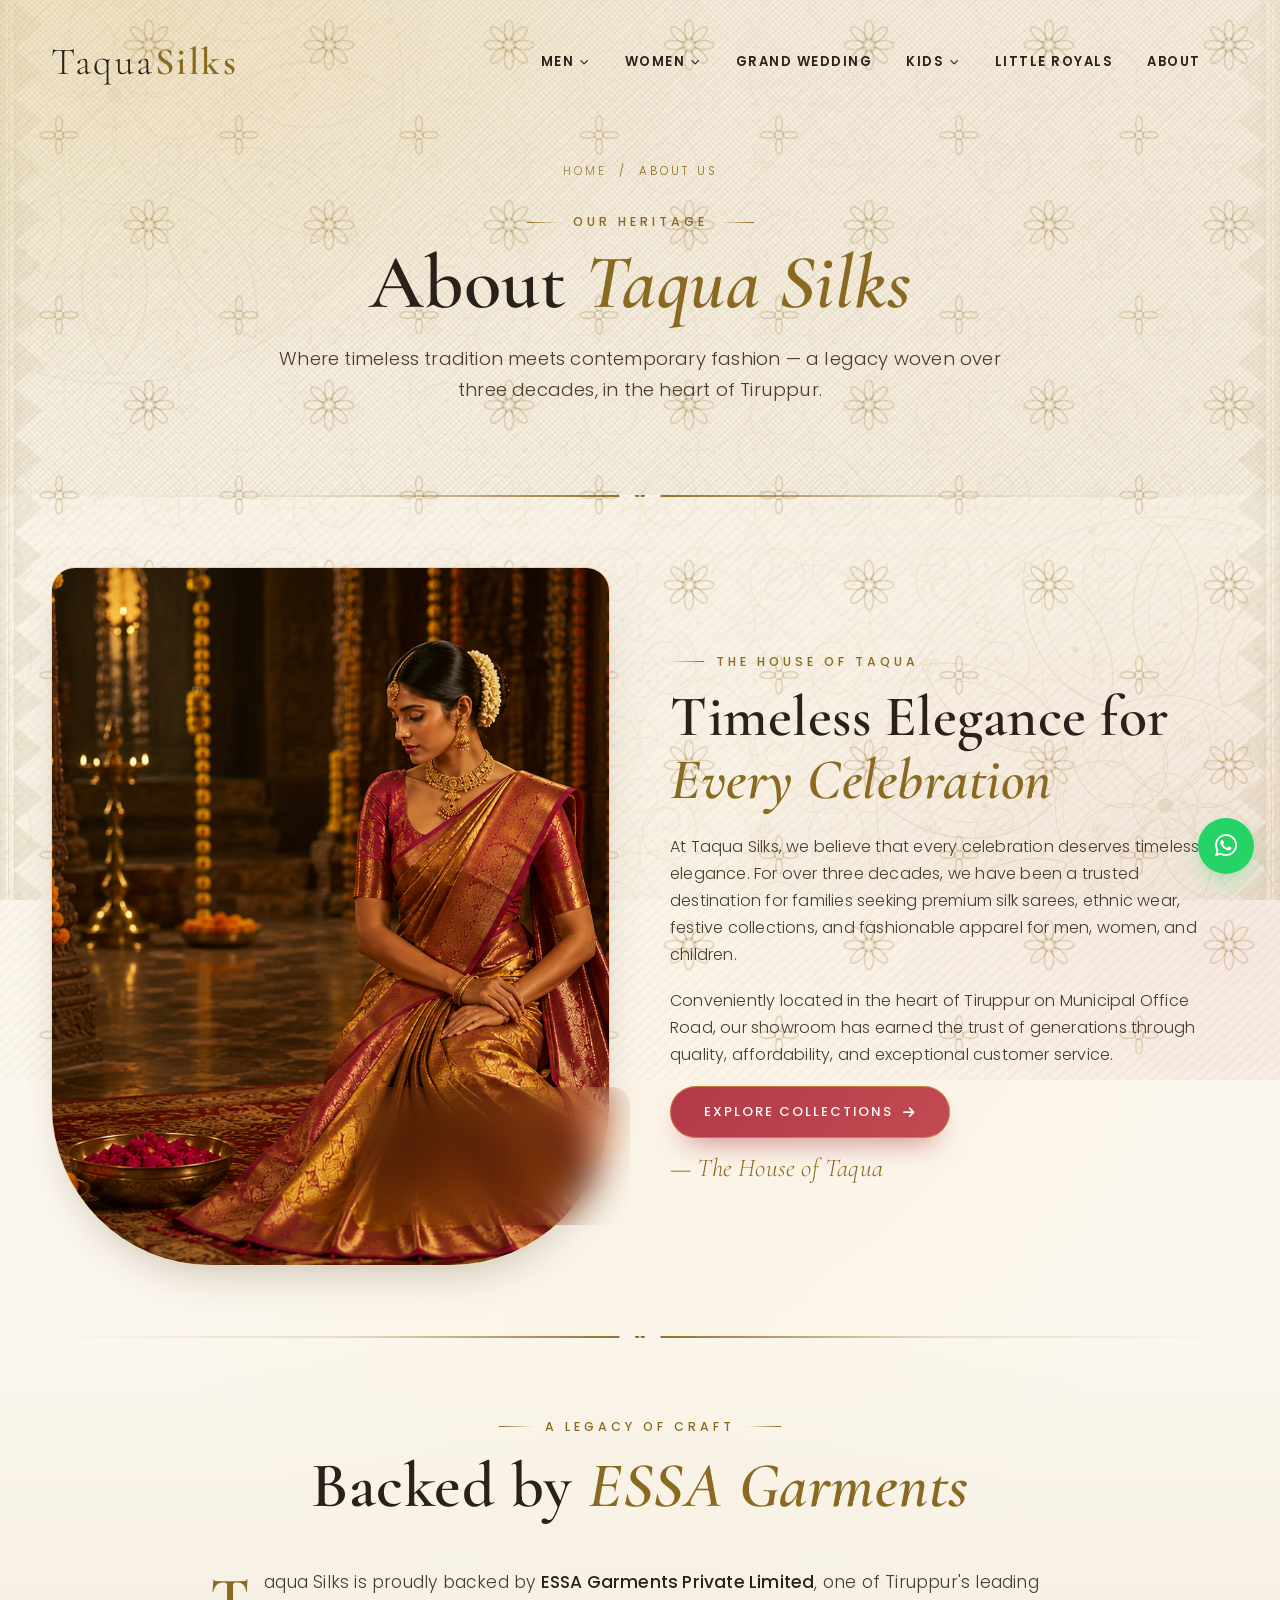
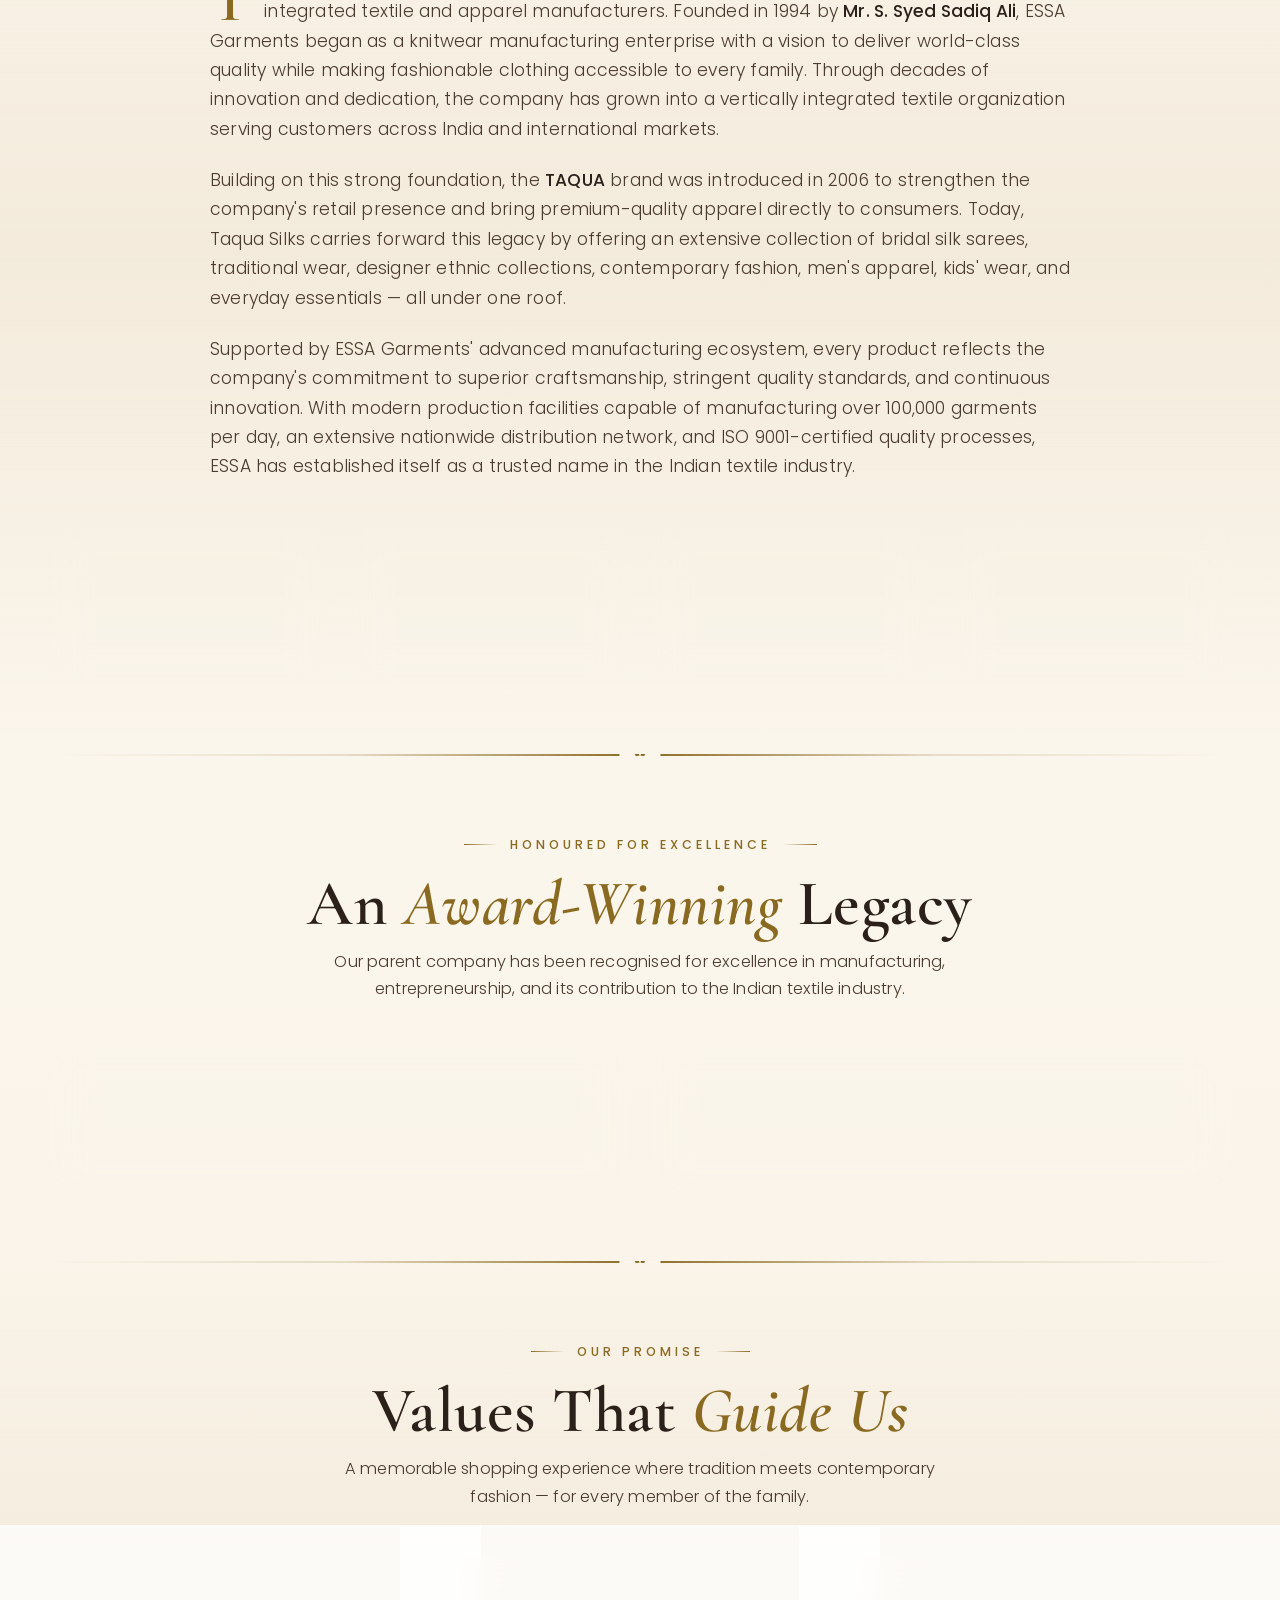
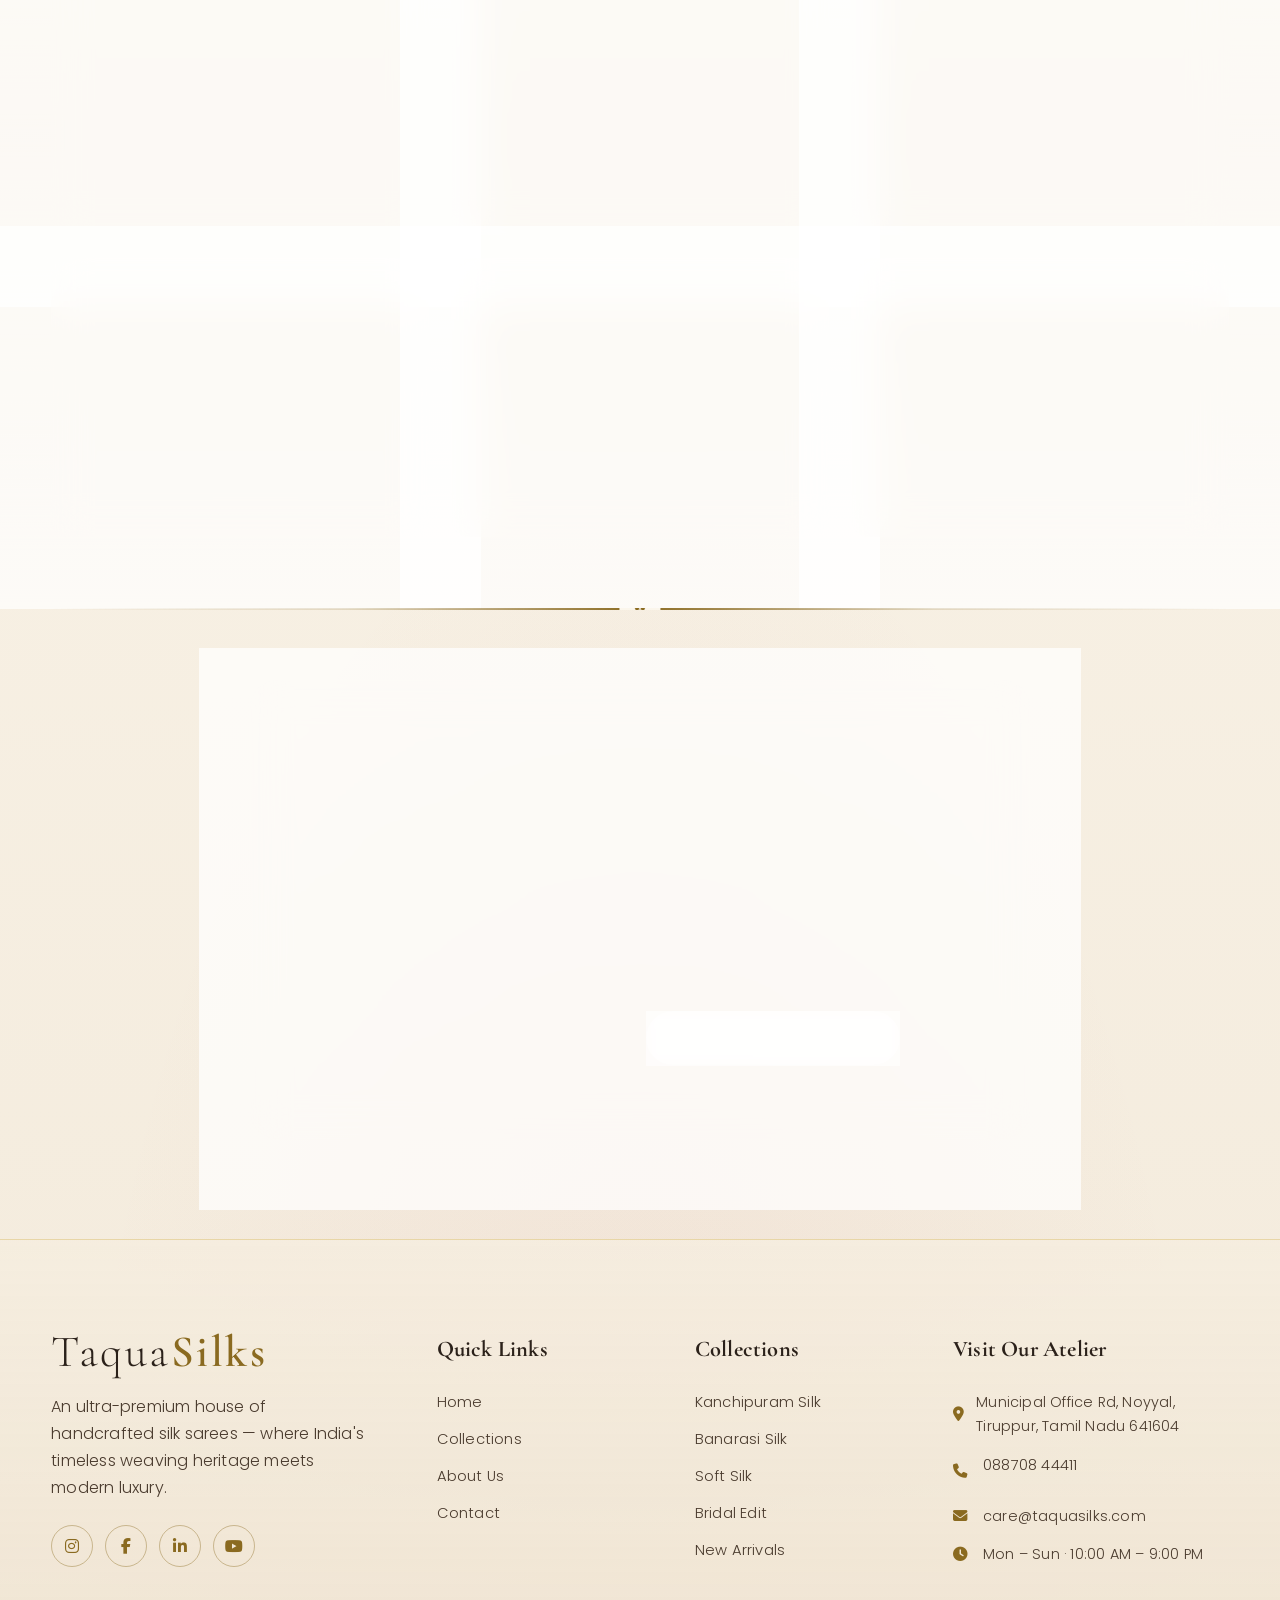
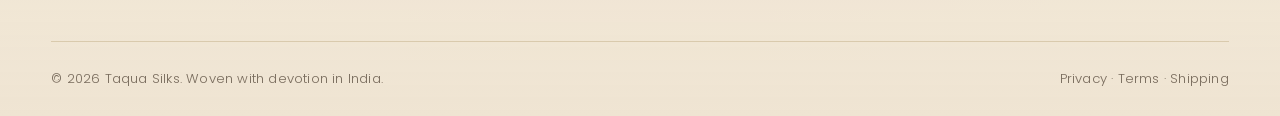
==== commit e02e527c: "content change" ====
--- a/about.html
+++ b/about.html
@@ -14,7 +14,7 @@
   <link rel="preconnect" href="https://fonts.gstatic.com" crossorigin />
   <link href="https://fonts.googleapis.com/css2?family=Cormorant+Garamond:ital,wght@0,400;0,500;0,600;0,700;1,400;1,500;1,600&family=Noto+Serif+Tamil:wght@500;600;700&family=Poppins:wght@300;400;500;600&display=swap" rel="stylesheet" />
   <link rel="stylesheet" href="https://cdnjs.cloudflare.com/ajax/libs/font-awesome/6.5.1/css/all.min.css" />
-  <link rel="stylesheet" href="css/style.css?v=20260728t" />
+  <link rel="stylesheet" href="css/style.css?v=20260728u" />
 
   <!-- Page-scoped elegance for the About story (uses the shared design tokens) -->
   <style>
--- a/css/style.css
+++ b/css/style.css
@@ -1801,7 +1801,8 @@
 .zari-weave { position: relative; padding: 10px 0 4px; }
 .weave-list {
   display: grid;
-  grid-template-columns: repeat(6, 1fr);
+  /* Version 2 of the SEO copy has five promises, not six. */
+  grid-template-columns: repeat(5, 1fr);
   grid-template-rows: 1fr auto 1fr;
   column-gap: clamp(10px, 1.6vw, 24px);
 }
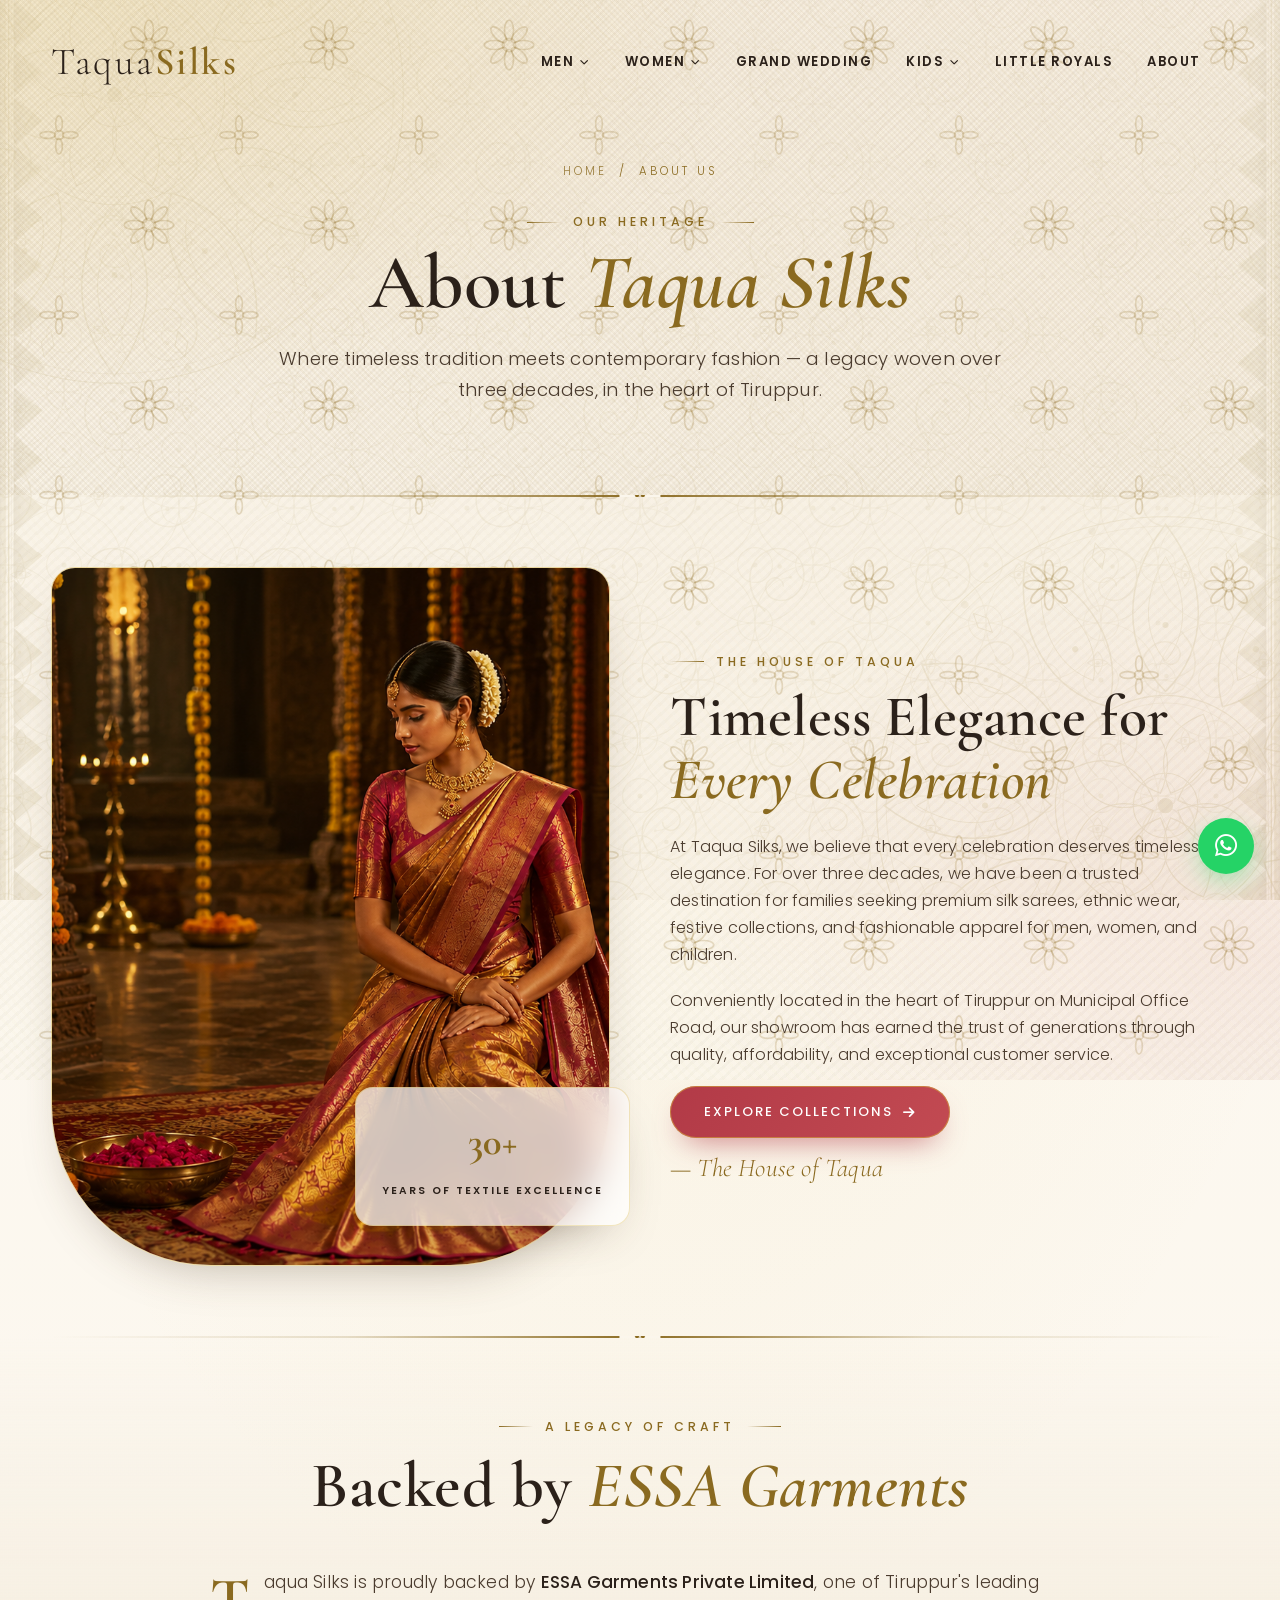
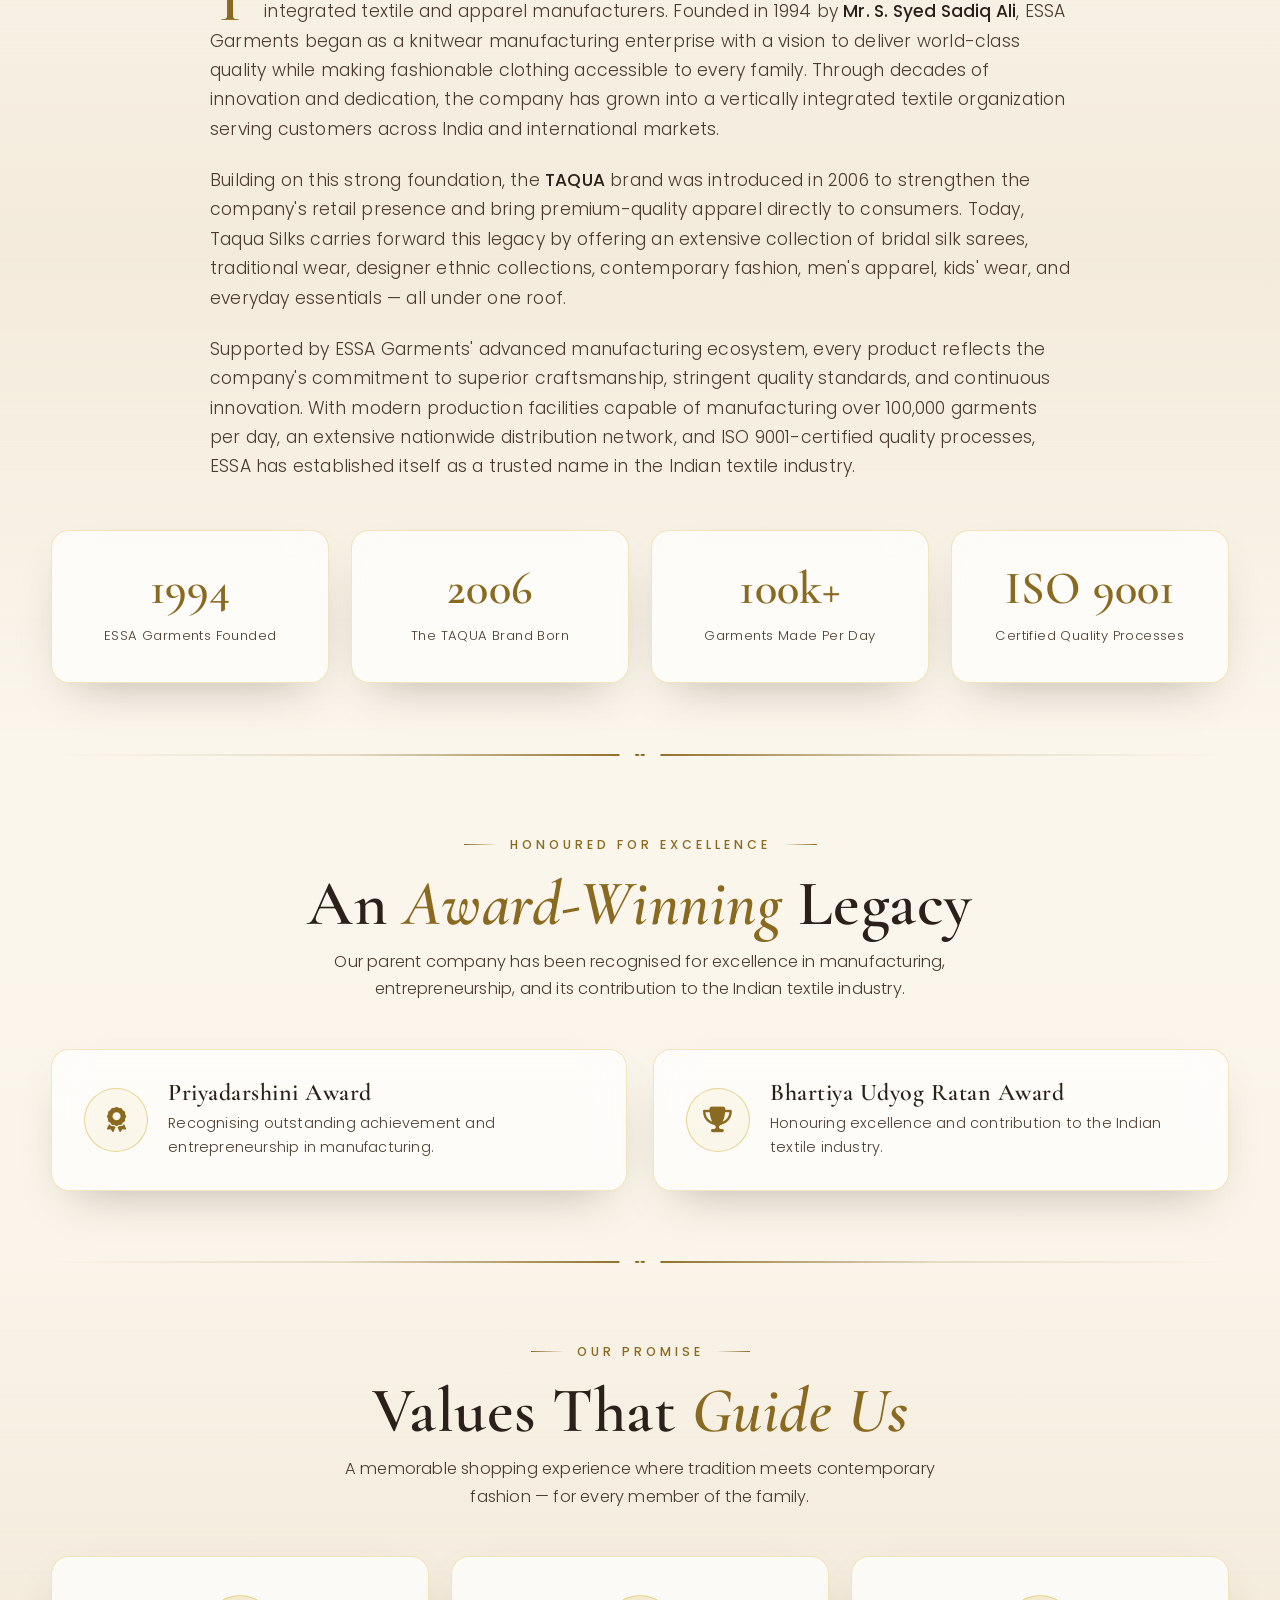
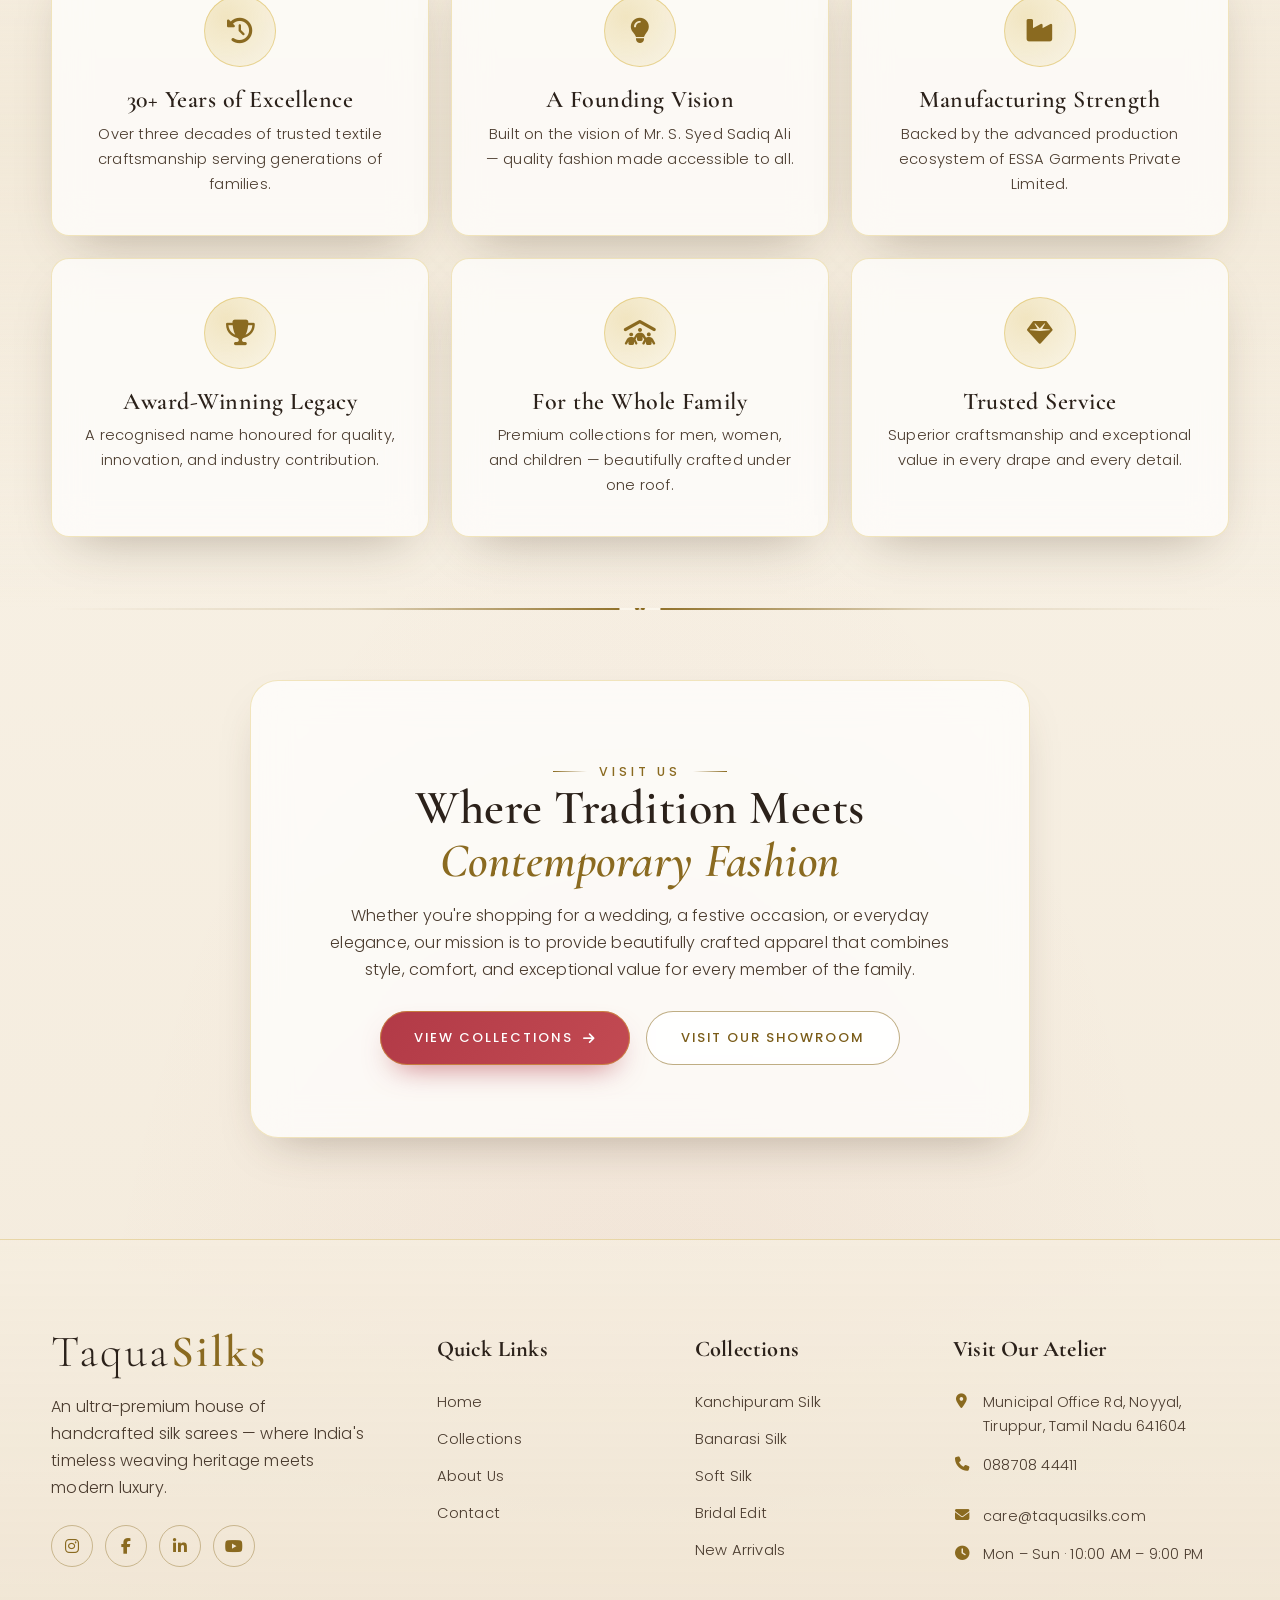
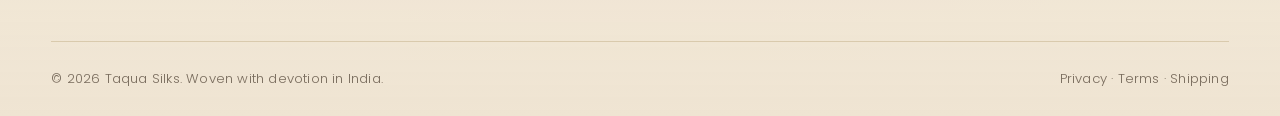
==== commit 20bba795: "change" ====
--- a/about.html
+++ b/about.html
@@ -14,7 +14,7 @@
   <link rel="preconnect" href="https://fonts.gstatic.com" crossorigin />
   <link href="https://fonts.googleapis.com/css2?family=Cormorant+Garamond:ital,wght@0,400;0,500;0,600;0,700;1,400;1,500;1,600&family=Noto+Serif+Tamil:wght@500;600;700&family=Poppins:wght@300;400;500;600&display=swap" rel="stylesheet" />
   <link rel="stylesheet" href="https://cdnjs.cloudflare.com/ajax/libs/font-awesome/6.5.1/css/all.min.css" />
-  <link rel="stylesheet" href="css/style.css?v=20260728u" />
+  <link rel="stylesheet" href="css/style.css?v=20260728v" />
 
   <!-- Page-scoped elegance for the About story (uses the shared design tokens) -->
   <style>
--- a/css/style.css
+++ b/css/style.css
@@ -1971,3 +1971,24 @@
 @media (max-width: 640px) {
   .cat-section .wa-enquire { font-size: 0.64rem; letter-spacing: 0.5px; gap: 6px; margin-top: 9px; }
 }
+
+/* ============================================================
+   FOOTER CONTACT LINES — ICON COLUMN
+   The icons had width:18px but, as flex items, they still had the
+   default flex-shrink:1. On the long address line the row is under
+   shrink pressure, so that narrow pin collapsed toward its glyph
+   width and pulled its text left — while the wider envelope and
+   phone glyphs held, starting their text further right. Result:
+   three different left edges.
+
+   flex:0 0 18px pins the column so every line starts at the same x,
+   and text-align centres each glyph inside it whatever its natural
+   width. flex-start puts the pin on the FIRST line of the wrapped
+   address instead of floating between its two lines.
+   ============================================================ */
+.contact-line { align-items: flex-start; }
+.contact-line i {
+  flex: 0 0 18px;
+  text-align: center;
+  line-height: 1.55;
+}
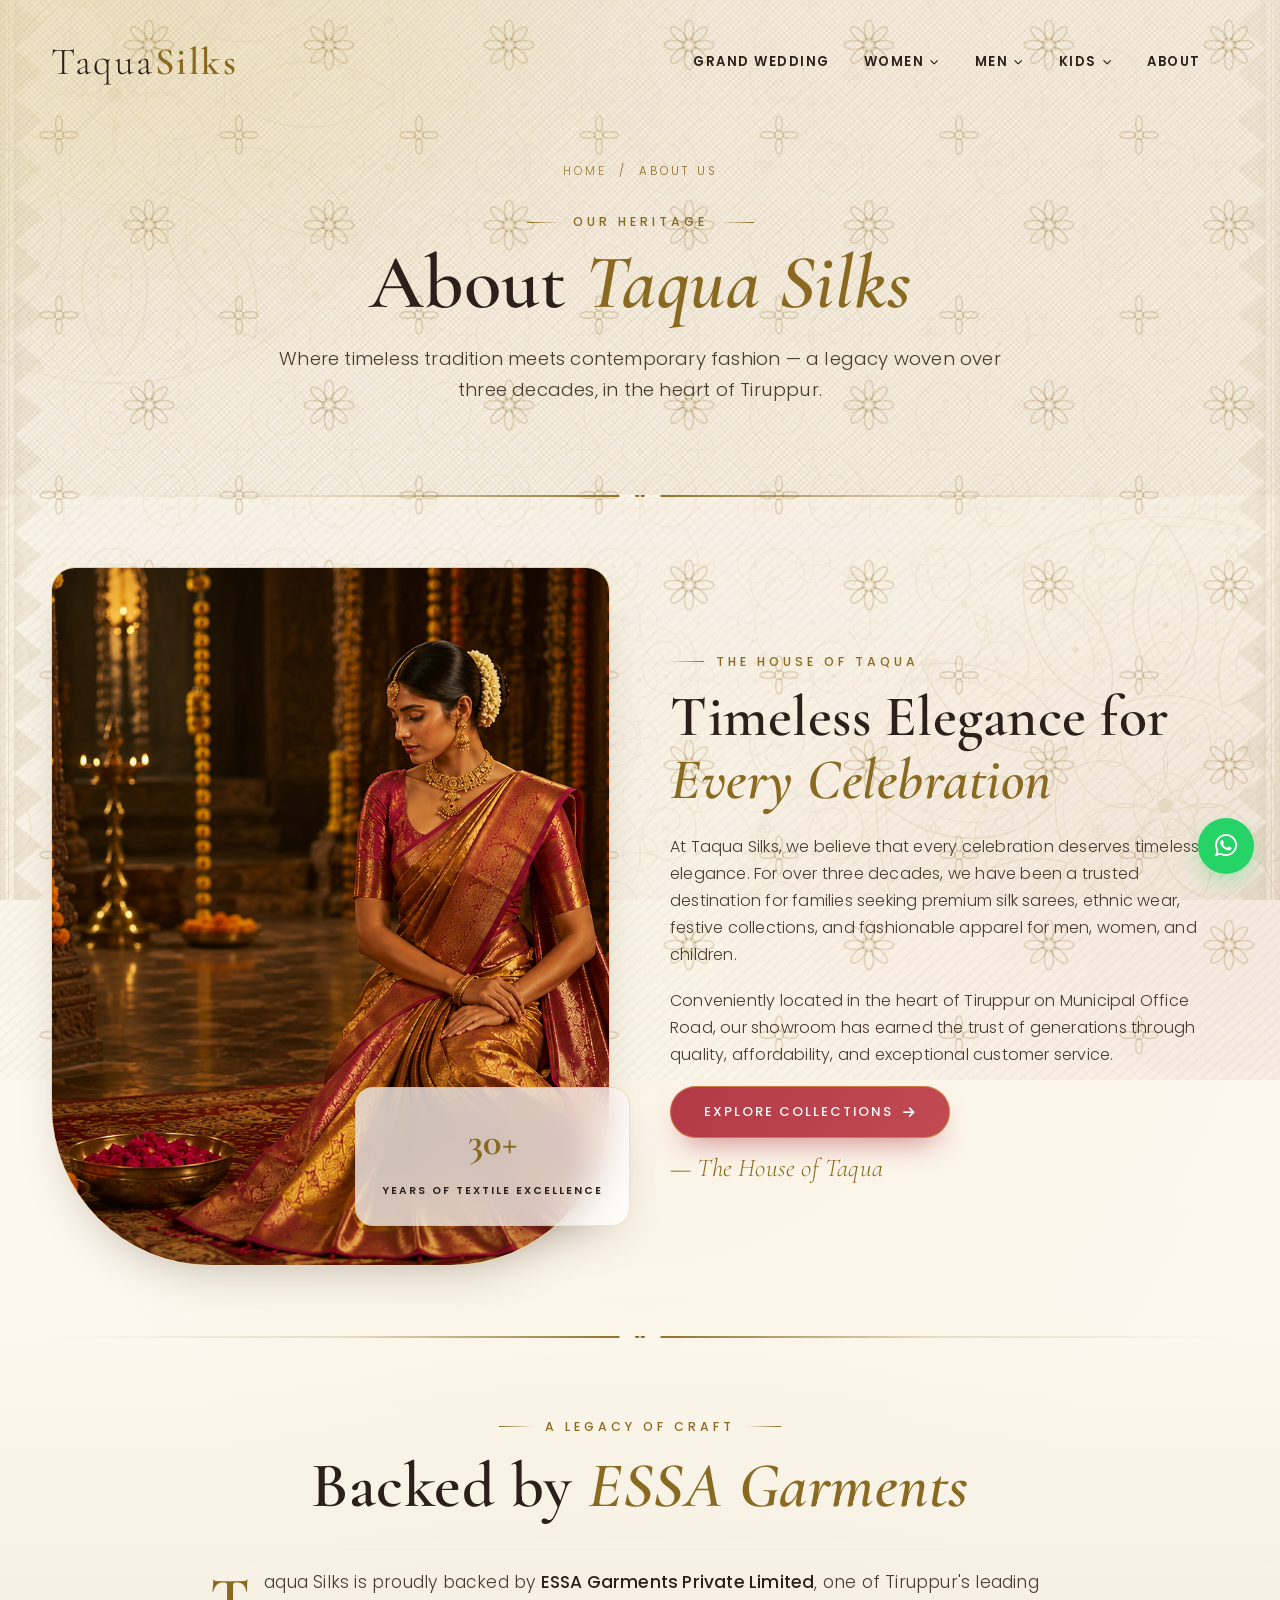
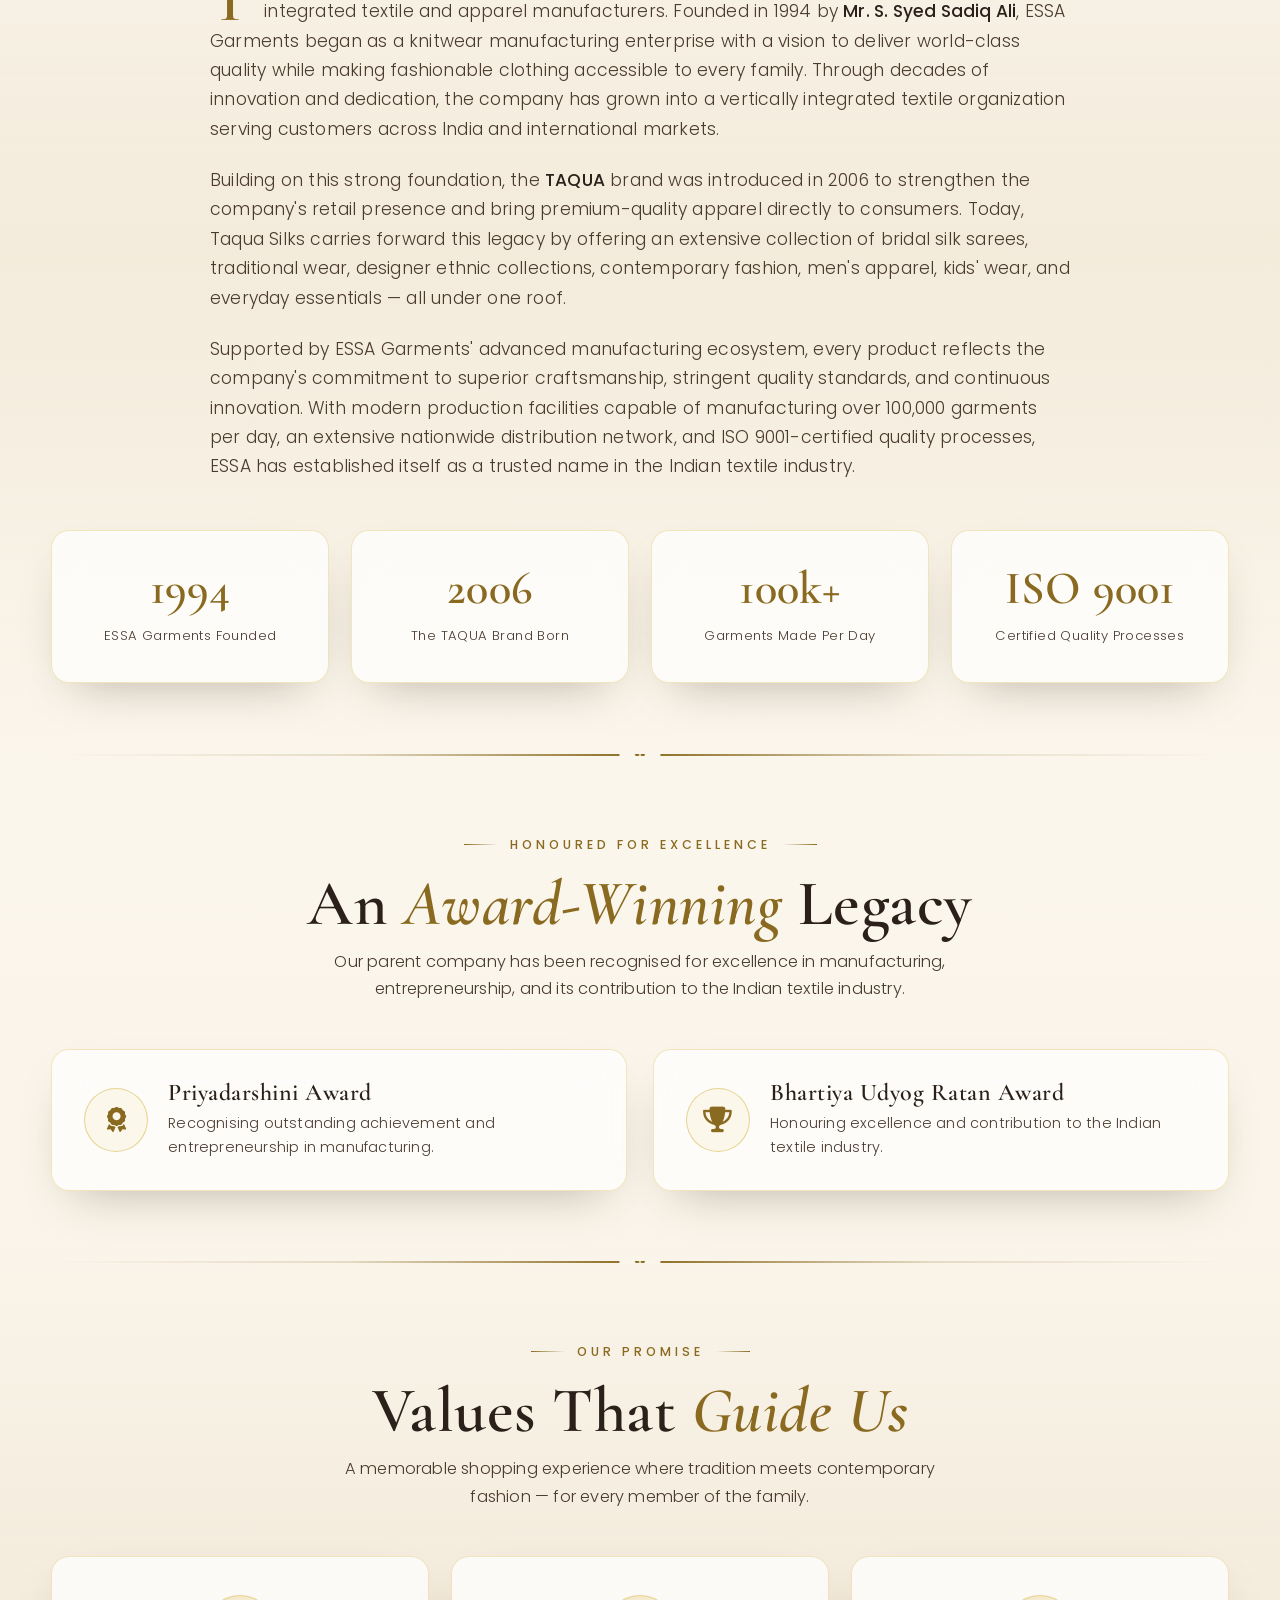
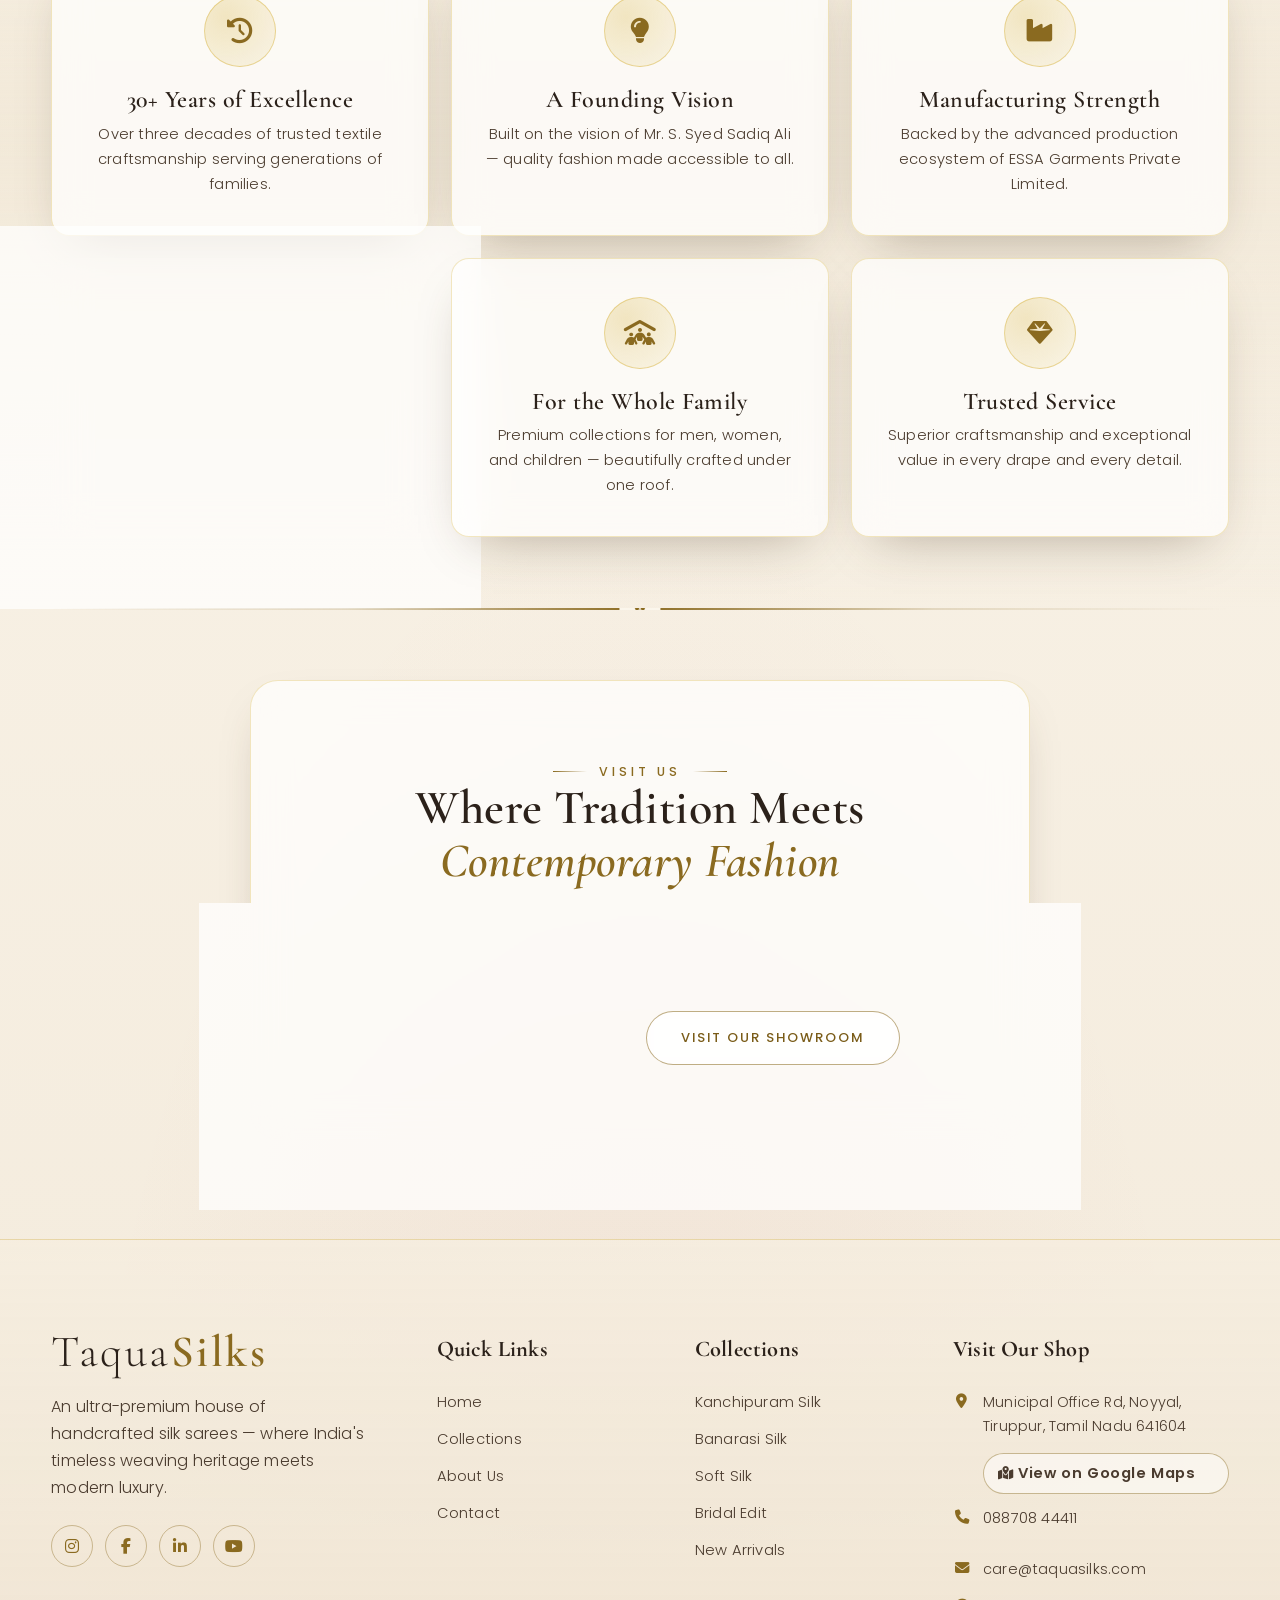
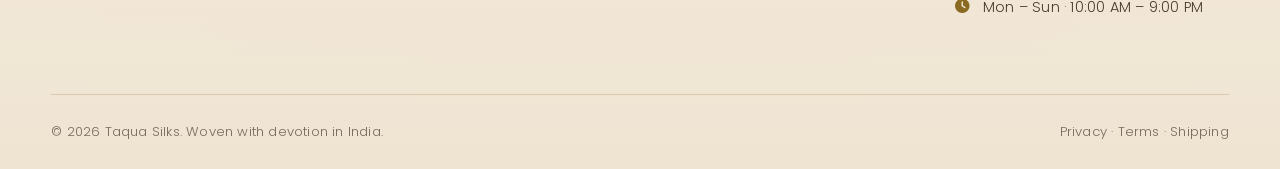
==== commit b627ea78: "final changes" ====
--- a/about.html
+++ b/about.html
@@ -14,7 +14,7 @@
   <link rel="preconnect" href="https://fonts.gstatic.com" crossorigin />
   <link href="https://fonts.googleapis.com/css2?family=Cormorant+Garamond:ital,wght@0,400;0,500;0,600;0,700;1,400;1,500;1,600&family=Noto+Serif+Tamil:wght@500;600;700&family=Poppins:wght@300;400;500;600&display=swap" rel="stylesheet" />
   <link rel="stylesheet" href="https://cdnjs.cloudflare.com/ajax/libs/font-awesome/6.5.1/css/all.min.css" />
-  <link rel="stylesheet" href="css/style.css?v=20260728v" />
+  <link rel="stylesheet" href="css/style.css?v=20260728w" />
 
   <!-- Page-scoped elegance for the About story (uses the shared design tokens) -->
   <style>
@@ -160,18 +160,7 @@
       </a>
 
       <nav class="nav-links" aria-label="Primary">
-        <div class="nav-item">
-          <a href="men.html" class="nav-drop-toggle">Men <i class="fa-solid fa-chevron-down caret"></i></a>
-          <div class="dropdown">
-            <a href="men.html#shirt">Shirt</a>
-            <a href="men.html#tshirt">T-Shirt</a>
-            <a href="men.html#trousers">Trousers</a>
-            <a href="men.html#jeans">Jeans</a>
-            <a href="men.html#formal-pants">Formal Pants</a>
-            <a href="men.html#track-pant">Track Pant</a>
-            <a href="men.html#dhoti">Dhoti</a>
-          </div>
-        </div>
+        <a href="index.html#bridal">Grand Wedding</a>
         <div class="nav-item">
           <a href="women.html" class="nav-drop-toggle">Women <i class="fa-solid fa-chevron-down caret"></i></a>
           <div class="dropdown">
@@ -185,7 +174,18 @@
             <a href="women.html#blouse-materials">Blouse Materials</a>
           </div>
         </div>
-        <a href="index.html#bridal">Grand Wedding</a>
+        <div class="nav-item">
+          <a href="men.html" class="nav-drop-toggle">Men <i class="fa-solid fa-chevron-down caret"></i></a>
+          <div class="dropdown">
+            <a href="men.html#shirt">Shirt</a>
+            <a href="men.html#tshirt">T-Shirt</a>
+            <a href="men.html#trousers">Trousers</a>
+            <a href="men.html#jeans">Jeans</a>
+            <a href="men.html#formal-pants">Formal Pants</a>
+            <a href="men.html#track-pant">Track Pant</a>
+            <a href="men.html#dhoti">Dhoti</a>
+          </div>
+        </div>
         <div class="nav-item">
           <a href="kids.html" class="nav-drop-toggle">Kids <i class="fa-solid fa-chevron-down caret"></i></a>
           <div class="dropdown">
@@ -203,7 +203,6 @@
             <a href="kids.html#girls-nightwear">Nightwear</a>
           </div>
         </div>
-        <a href="kids.html#little-royals">Little Royals</a>
         <a href="about.html" aria-current="page">About</a>
       </nav>
 
@@ -216,18 +215,8 @@
   <!-- Mobile menu -->
   <div class="mobile-menu" id="mobileMenu">
     <button class="close" id="menuClose" aria-label="Close menu"><i class="fa-solid fa-xmark"></i></button>
-    <div class="mm-group">
-      <a href="men.html" class="mm-title">Men</a>
-      <div class="mm-sub">
-        <a href="men.html#shirt">Shirt</a>
-        <a href="men.html#tshirt">T-Shirt</a>
-        <a href="men.html#trousers">Trousers</a>
-        <a href="men.html#jeans">Jeans</a>
-        <a href="men.html#formal-pants">Formal Pants</a>
-        <a href="men.html#track-pant">Track Pant</a>
-        <a href="men.html#dhoti">Dhoti</a>
-      </div>
-    </div>
+    <a href="index.html#contact">Contact</a>
+    <a href="index.html#bridal">Grand Wedding</a>
     <div class="mm-group">
       <a href="women.html" class="mm-title">Women</a>
       <div class="mm-sub">
@@ -241,7 +230,18 @@
         <a href="women.html#blouse-materials">Blouse Materials</a>
       </div>
     </div>
-    <a href="index.html#bridal">Grand Wedding</a>
+    <div class="mm-group">
+      <a href="men.html" class="mm-title">Men</a>
+      <div class="mm-sub">
+        <a href="men.html#shirt">Shirt</a>
+        <a href="men.html#tshirt">T-Shirt</a>
+        <a href="men.html#trousers">Trousers</a>
+        <a href="men.html#jeans">Jeans</a>
+        <a href="men.html#formal-pants">Formal Pants</a>
+        <a href="men.html#track-pant">Track Pant</a>
+        <a href="men.html#dhoti">Dhoti</a>
+      </div>
+    </div>
     <div class="mm-group">
       <a href="kids.html" class="mm-title">Kids</a>
       <div class="mm-sub">
@@ -257,9 +257,7 @@
         <a href="kids.html#girls-nightwear">Girls - Nightwear</a>
       </div>
     </div>
-    <a href="kids.html#little-royals">Little Royals</a>
     <a href="about.html">About</a>
-    <a href="index.html#contact">Contact</a>
   </div>
 
   <!-- ===================== PAGE HERO ===================== -->
@@ -420,8 +418,9 @@
           <a href="index.html#arrivals">New Arrivals</a>
         </div>
         <div class="footer-col">
-          <h5>Visit Our Atelier</h5>
+          <h5>Visit Our Shop</h5>
           <div class="contact-line"><i class="fa-solid fa-location-dot"></i><span>Municipal Office Rd, Noyyal, Tiruppur, Tamil Nadu 641604</span></div>
+          <a class="map-chip" href="https://www.google.com/maps/search/?api=1&amp;query=Taqua%20Silks%2C%20Municipal%20Office%20Rd%2C%20Noyyal%2C%20Tiruppur%2C%20Tamil%20Nadu%20641604" target="_blank" rel="noopener"><i class="fa-solid fa-map-location-dot"></i> View on Google Maps</a>
           <div class="contact-line"><i class="fa-solid fa-phone"></i><a href="tel:+918870844411">088708 44411</a></div>
           <div class="contact-line"><i class="fa-solid fa-envelope"></i><span>care@taquasilks.com</span></div>
           <div class="contact-line"><i class="fa-solid fa-clock"></i><span>Mon – Sun · 10:00 AM – 9:00 PM</span></div>
--- a/css/style.css
+++ b/css/style.css
@@ -1992,3 +1992,25 @@
   text-align: center;
   line-height: 1.55;
 }
+
+/* ============================================================
+   FOOTER — GOOGLE MAPS CHIP
+   Sits under the address in Visit Our Atelier. Indented to the
+   same left edge as the contact text (18px icon column + 12px
+   gap) so it lines up with the address above rather than the
+   icons beside it.
+   ============================================================ */
+.map-chip {
+  display: inline-flex; align-items: center; gap: 8px;
+  margin: 2px 0 16px 30px;
+  padding: 7px 14px; border-radius: 30px;
+  font-size: 0.72rem; font-weight: 600; letter-spacing: 0.6px;
+  color: var(--gold-ink);
+  border: 1px solid rgba(138, 106, 32, 0.45);
+  background: rgba(255, 255, 255, 0.5);
+  transition: background 0.3s var(--ease), color 0.3s var(--ease), border-color 0.3s var(--ease);
+}
+.map-chip i { font-size: 0.85rem; }
+.map-chip:hover {
+  background: var(--gold-ink); color: #fff; border-color: var(--gold-ink);
+}
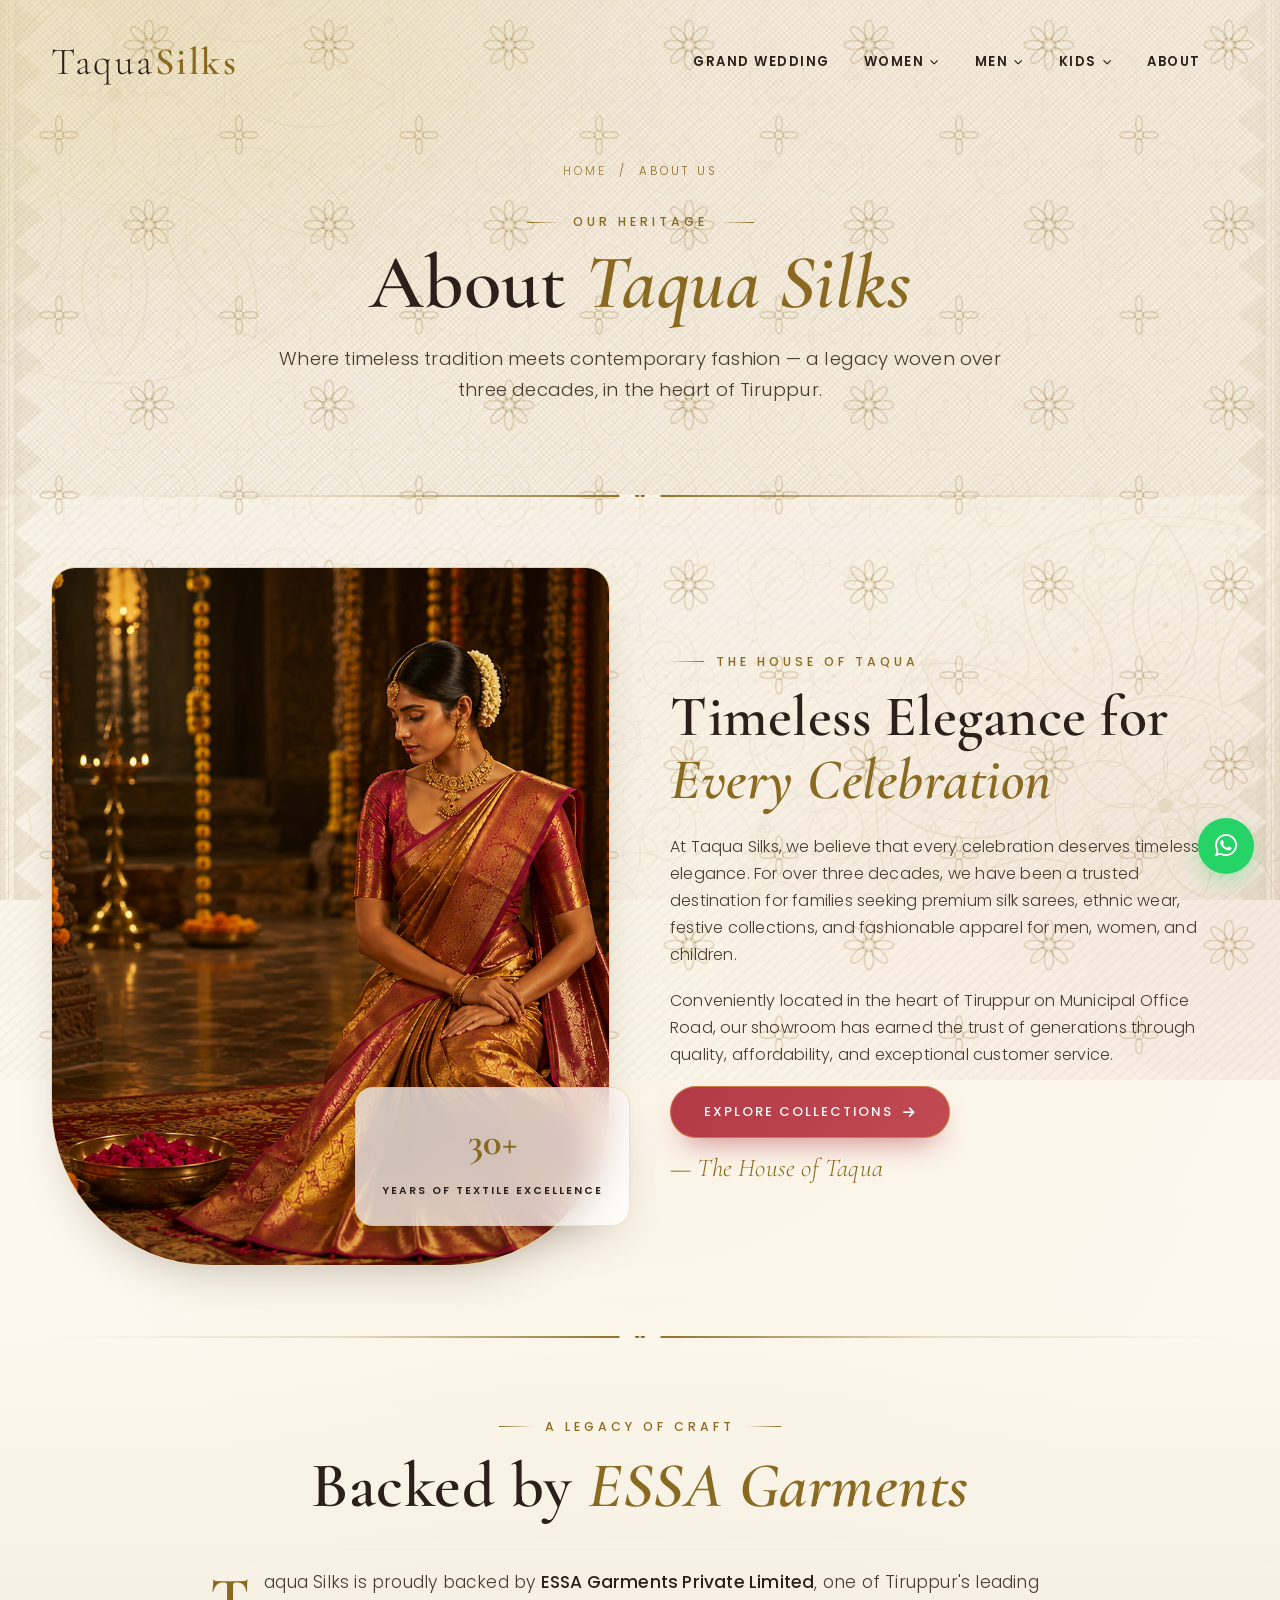
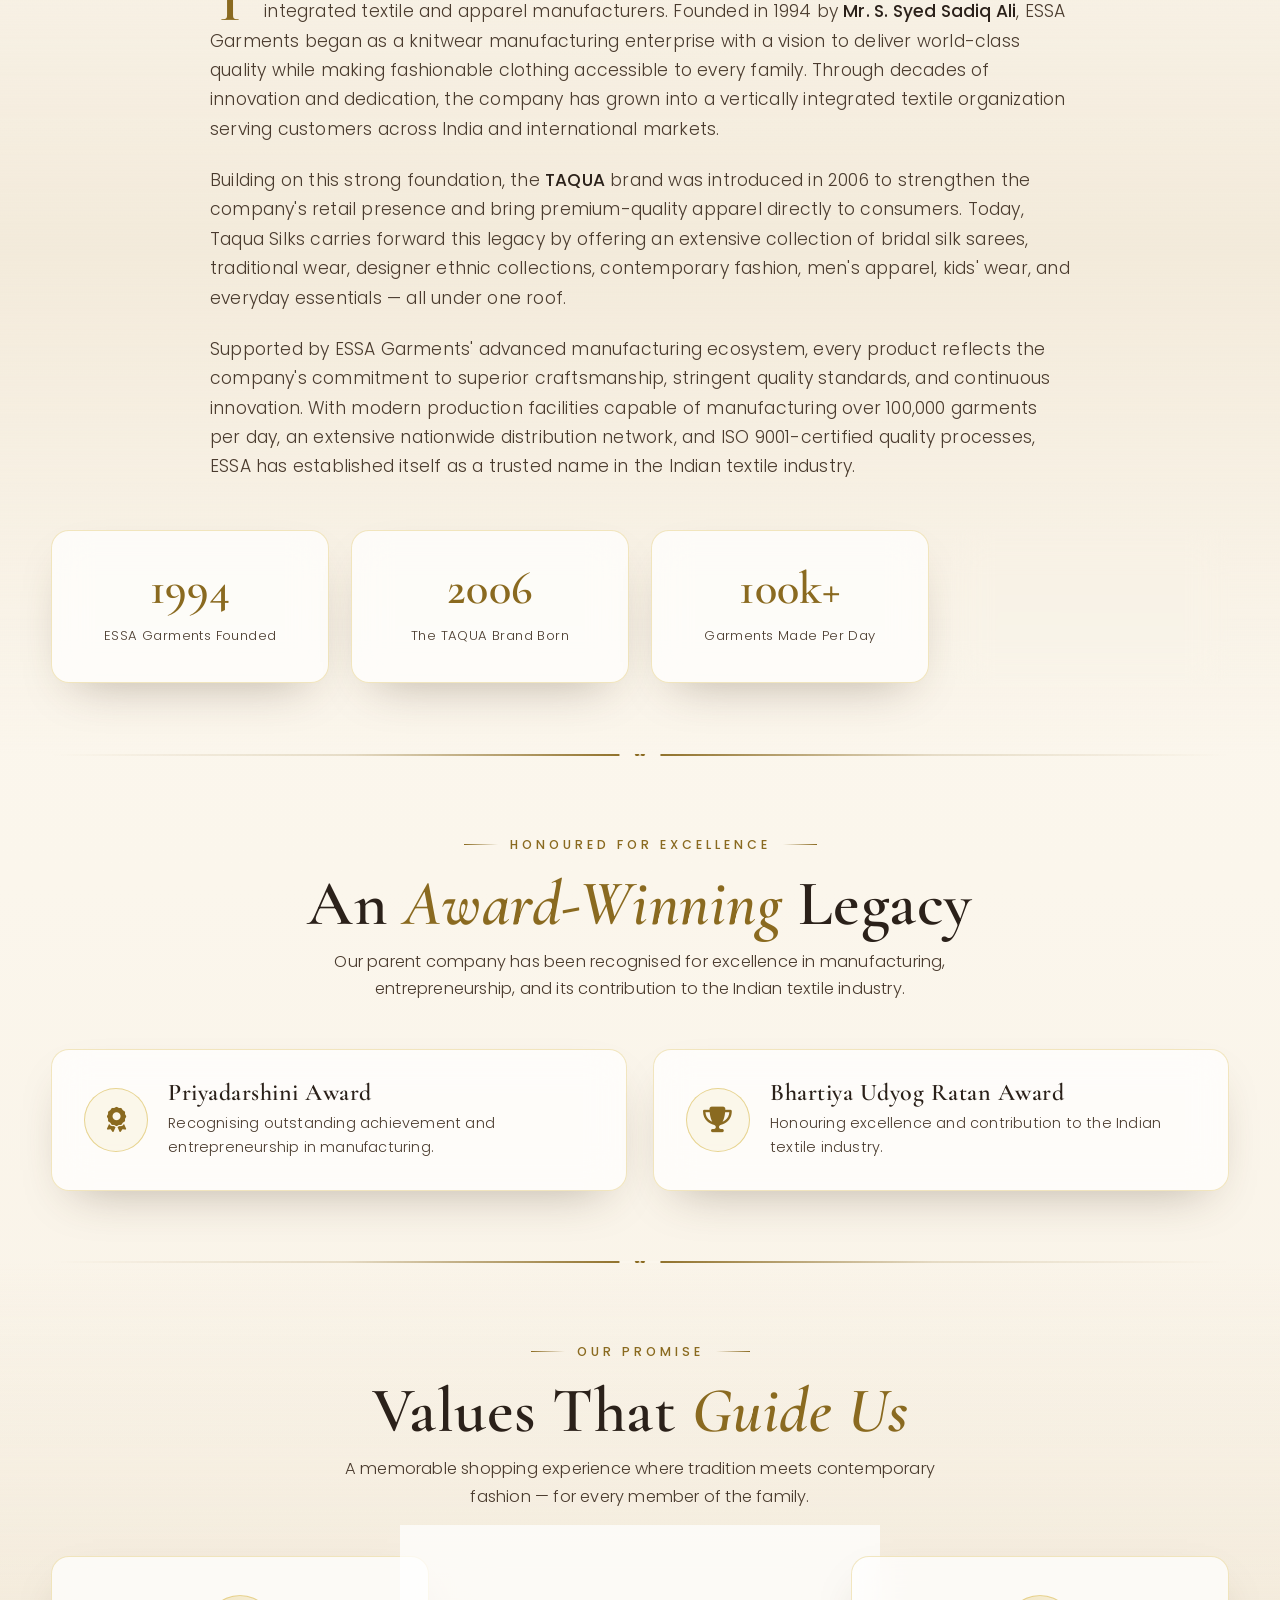
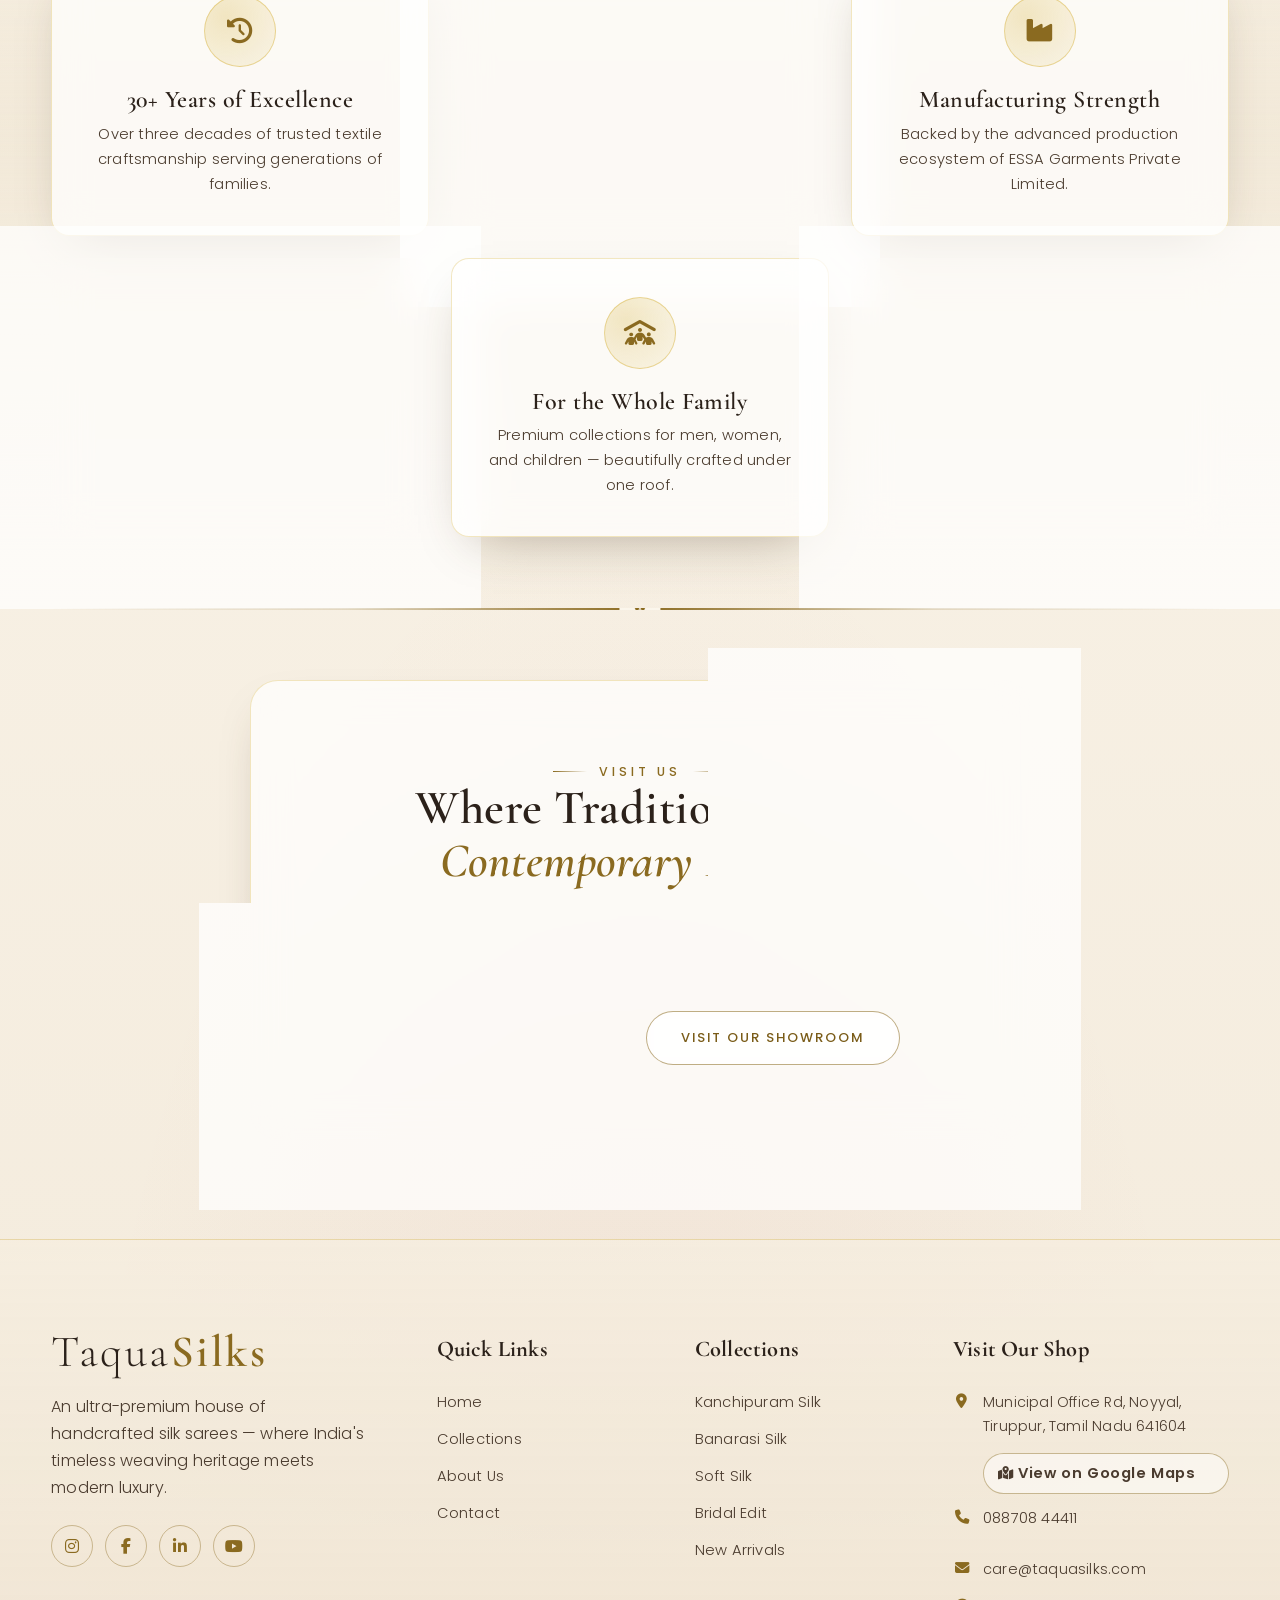
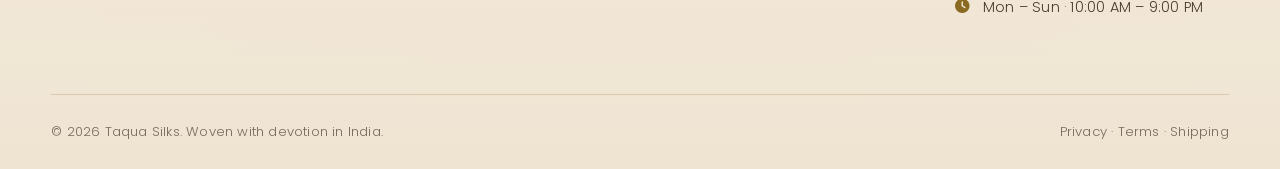
==== commit 23332bc5: "mobile view changes" ====
--- a/about.html
+++ b/about.html
@@ -14,7 +14,7 @@
   <link rel="preconnect" href="https://fonts.gstatic.com" crossorigin />
   <link href="https://fonts.googleapis.com/css2?family=Cormorant+Garamond:ital,wght@0,400;0,500;0,600;0,700;1,400;1,500;1,600&family=Noto+Serif+Tamil:wght@500;600;700&family=Poppins:wght@300;400;500;600&display=swap" rel="stylesheet" />
   <link rel="stylesheet" href="https://cdnjs.cloudflare.com/ajax/libs/font-awesome/6.5.1/css/all.min.css" />
-  <link rel="stylesheet" href="css/style.css?v=20260728w" />
+  <link rel="stylesheet" href="css/style.css?v=20260728x" />
 
   <!-- Page-scoped elegance for the About story (uses the shared design tokens) -->
   <style>
@@ -246,15 +246,17 @@
       <a href="kids.html" class="mm-title">Kids</a>
       <div class="mm-sub">
         <a href="kids.html#little-royals">Little Royals</a>
-        <a href="kids.html#boys-shirts-pants">Boys - Shirts &amp; Pants</a>
-        <a href="kids.html#boys-suits">Boys - Suits</a>
-        <a href="kids.html#boys-shirt-dhoti">Boys - Shirt &amp; Dhoti</a>
-        <a href="kids.html#boys-tshirts-tracks">Boys - T-Shirts &amp; Tracks</a>
-        <a href="kids.html#boys-nightwear">Boys - Nightwear</a>
-        <a href="kids.html#girls-gowns-frocks">Girls - Gowns &amp; Frocks</a>
-        <a href="kids.html#girls-choli-chudidhar">Girls - Choli &amp; Chudidhars</a>
-        <a href="kids.html#girls-pavadai-sets">Girls - Pavadai Sets</a>
-        <a href="kids.html#girls-nightwear">Girls - Nightwear</a>
+        <span class="mm-label">Boys</span>
+        <a href="kids.html#boys-shirts-pants">Shirts &amp; Pants</a>
+        <a href="kids.html#boys-suits">Suits</a>
+        <a href="kids.html#boys-shirt-dhoti">Shirt &amp; Dhoti</a>
+        <a href="kids.html#boys-tshirts-tracks">T-Shirts &amp; Tracks</a>
+        <a href="kids.html#boys-nightwear">Nightwear</a>
+        <span class="mm-label">Girls</span>
+        <a href="kids.html#girls-gowns-frocks">Gowns &amp; Frocks</a>
+        <a href="kids.html#girls-choli-chudidhar">Choli &amp; Chudidhars</a>
+        <a href="kids.html#girls-pavadai-sets">Pavadai Sets</a>
+        <a href="kids.html#girls-nightwear">Nightwear</a>
       </div>
     </div>
     <a href="about.html">About</a>
@@ -470,7 +472,20 @@
       var menuClose = document.getElementById("menuClose");
       if (hamburger && mobileMenu) hamburger.addEventListener("click", function () { mobileMenu.classList.add("open"); });
       if (menuClose && mobileMenu) menuClose.addEventListener("click", function () { mobileMenu.classList.remove("open"); });
-      if (mobileMenu) mobileMenu.querySelectorAll("a").forEach(function (a) {
+      // Group titles (Women/Men/Kids) act as accordion toggles. Without this
+      // the .mm-sub stays display:none forever and tapping the title just
+      // navigates away — the sub-menus were unreachable on mobile.
+      if (mobileMenu) mobileMenu.querySelectorAll(".mm-title").forEach(function (t) {
+        t.addEventListener("click", function (e) {
+          e.preventDefault();
+          var group = t.closest(".mm-group");
+          var wasOpen = group.classList.contains("open");
+          mobileMenu.querySelectorAll(".mm-group.open").forEach(function (g) { g.classList.remove("open"); });
+          group.classList.toggle("open", !wasOpen);
+        });
+      });
+      // Every other link still closes the menu on navigation.
+      if (mobileMenu) mobileMenu.querySelectorAll("a:not(.mm-title)").forEach(function (a) {
         a.addEventListener("click", function () { mobileMenu.classList.remove("open"); });
       });
 
--- a/css/style.css
+++ b/css/style.css
@@ -2014,3 +2014,27 @@
 .map-chip:hover {
   background: var(--gold-ink); color: #fff; border-color: var(--gold-ink);
 }
+
+/* ============================================================
+   MOBILE MENU — KIDS GROUP LABELS
+   The Kids items used to read "Boys - Shirts & Pants" etc. Those
+   prefixes made the labels far longer than the Men/Women ones, so
+   the wrapped rows came out ragged — one item per line instead of
+   the neat two-and-three-up flow. Now the prefix is a heading and
+   the links are short, matching the desktop dropdown.
+
+   flex-basis:100% forces the label onto its own row and pushes the
+   links after it onto the next, which is what actually creates the
+   two groups inside a single wrapping flex container.
+   ============================================================ */
+.mm-sub .mm-label {
+  flex: 0 0 100%;
+  text-align: center;
+  margin-top: 8px;
+  font-size: 0.66rem;
+  font-weight: 600;
+  letter-spacing: 3px;
+  text-transform: uppercase;
+  color: var(--gold-ink);
+}
+.mm-sub .mm-label:first-child { margin-top: 0; }
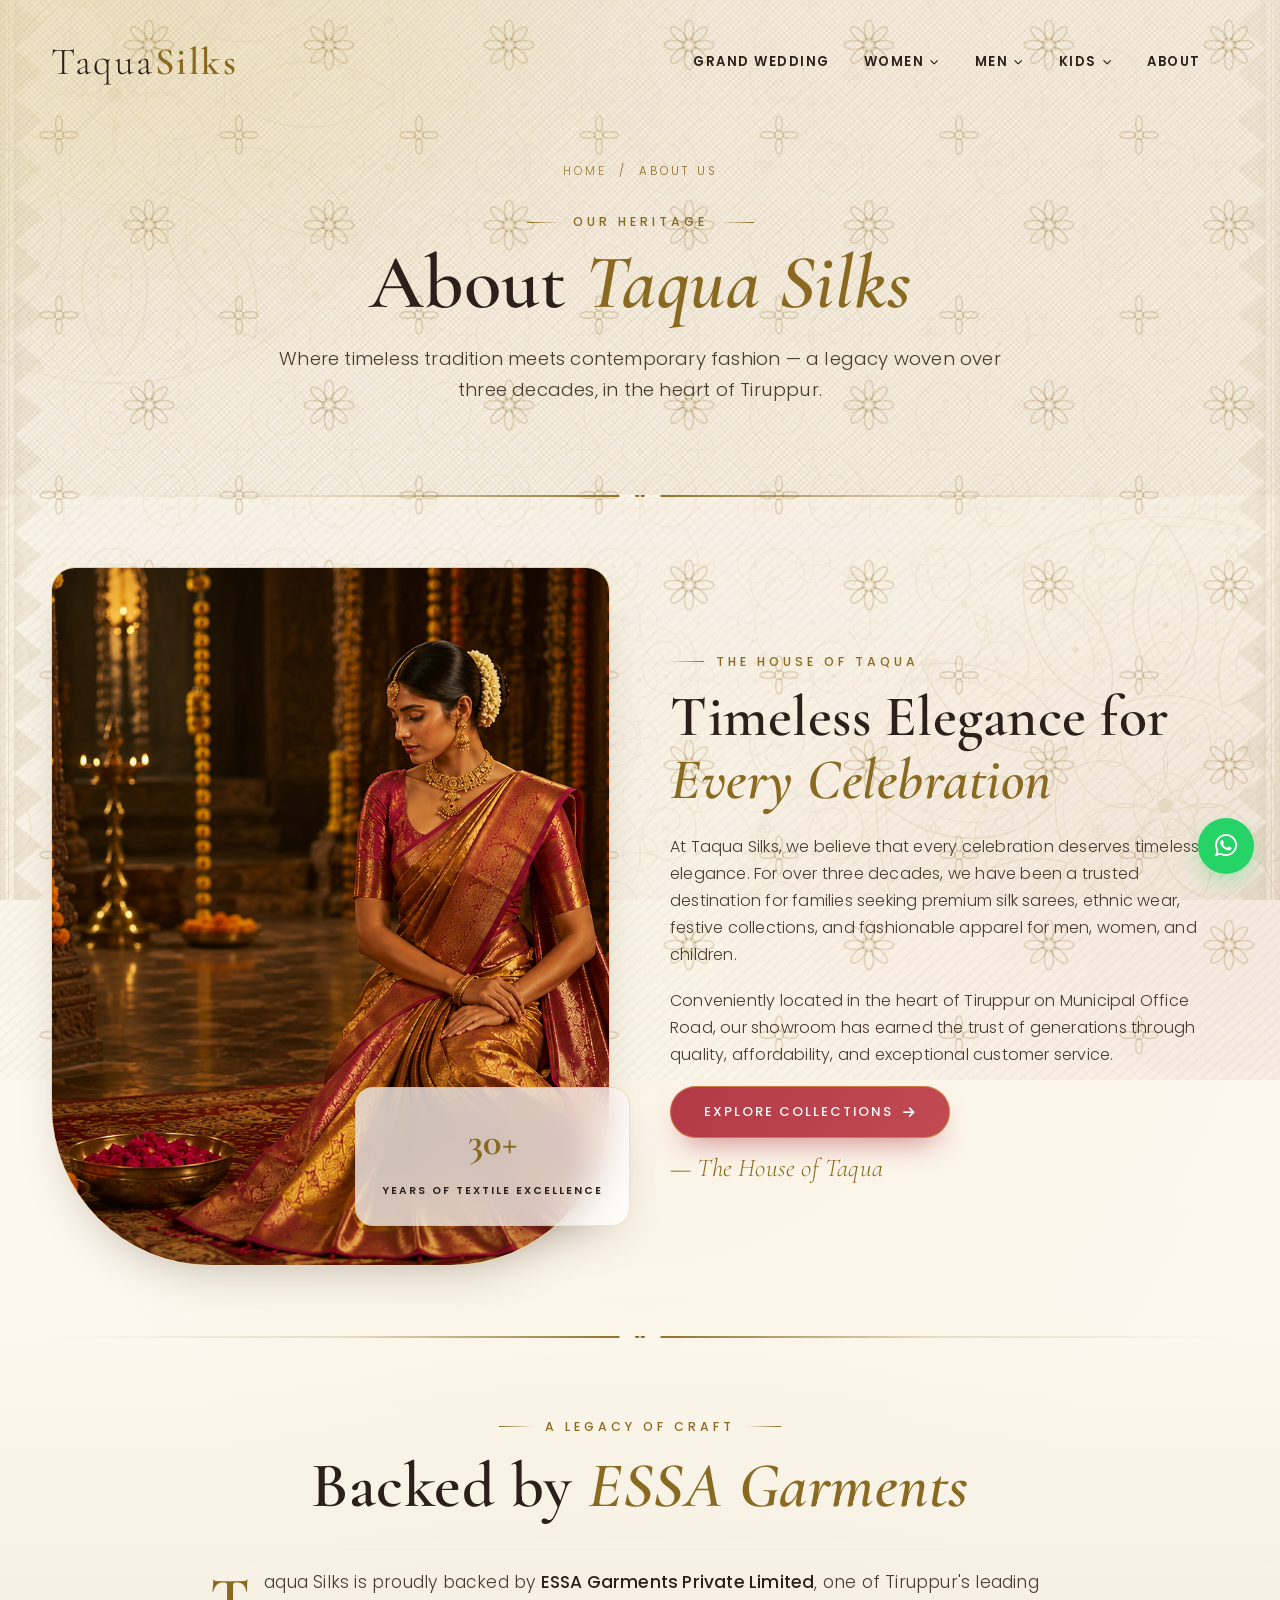
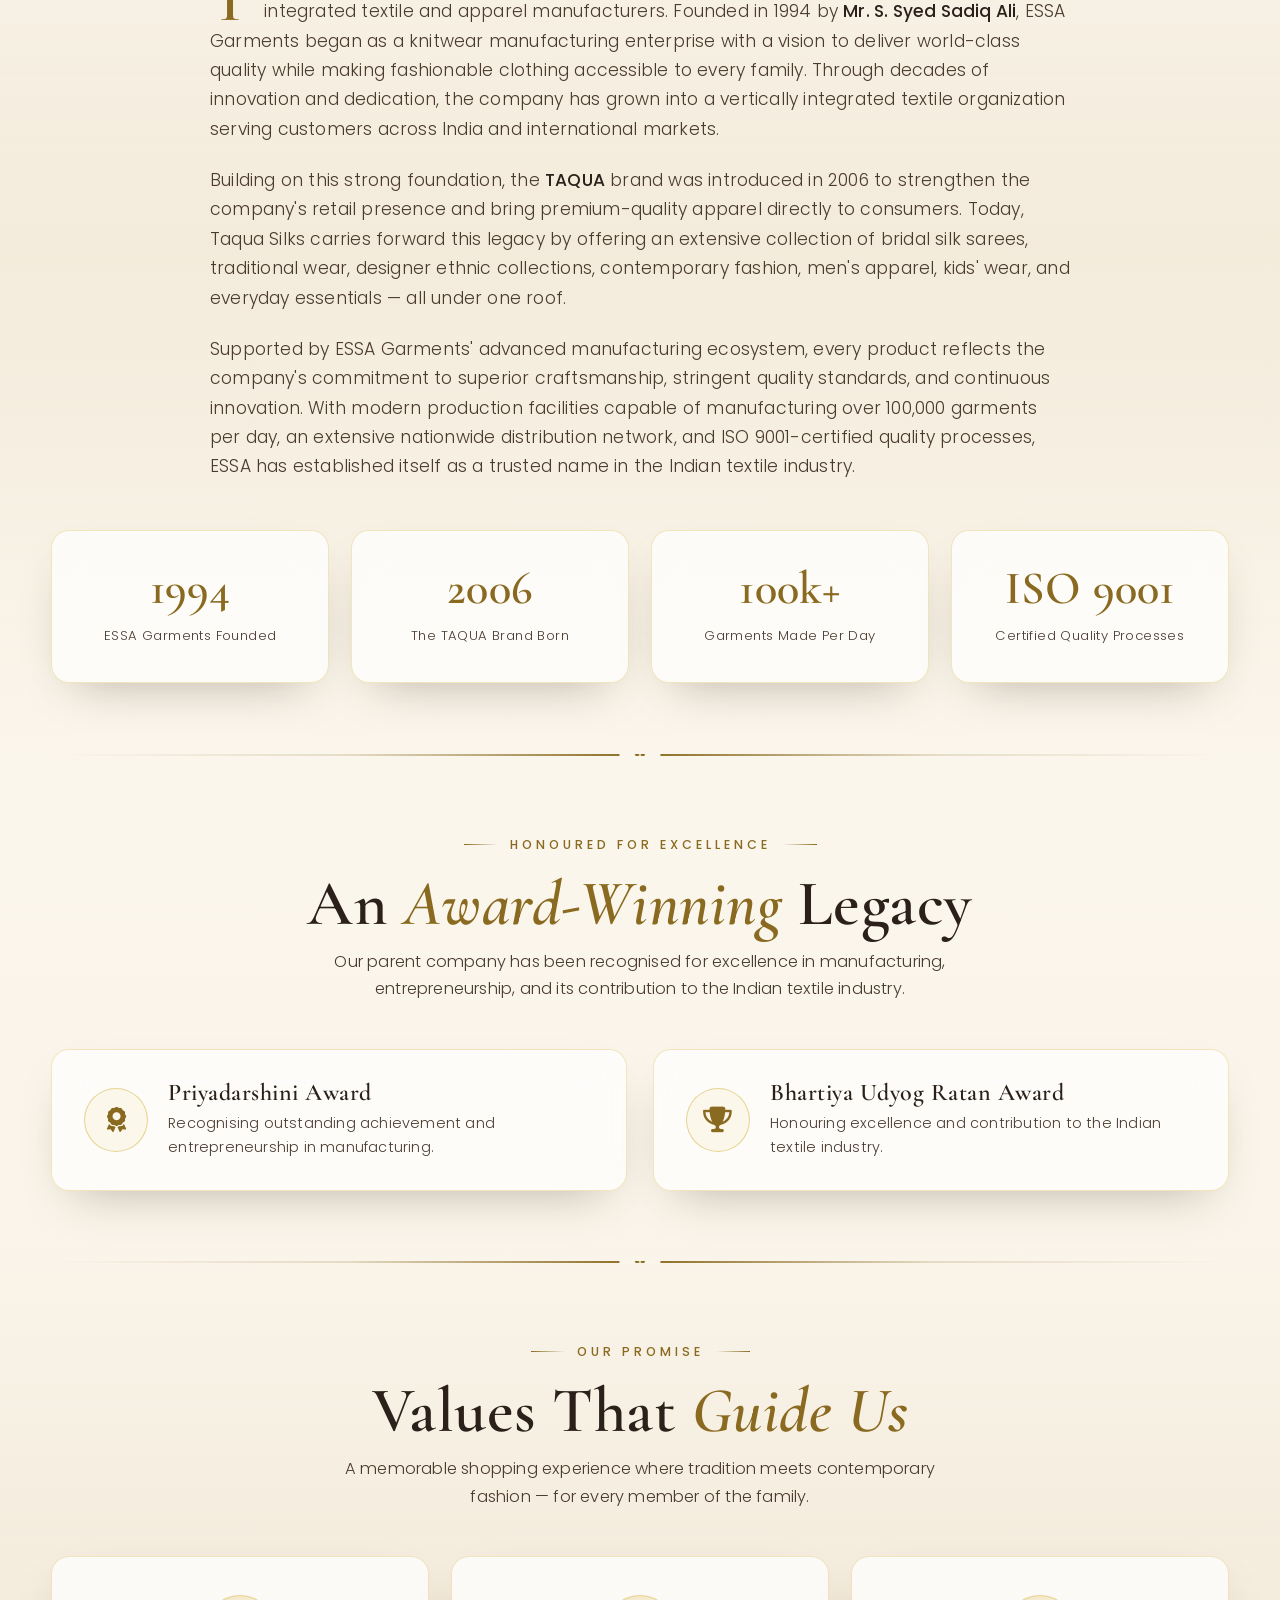
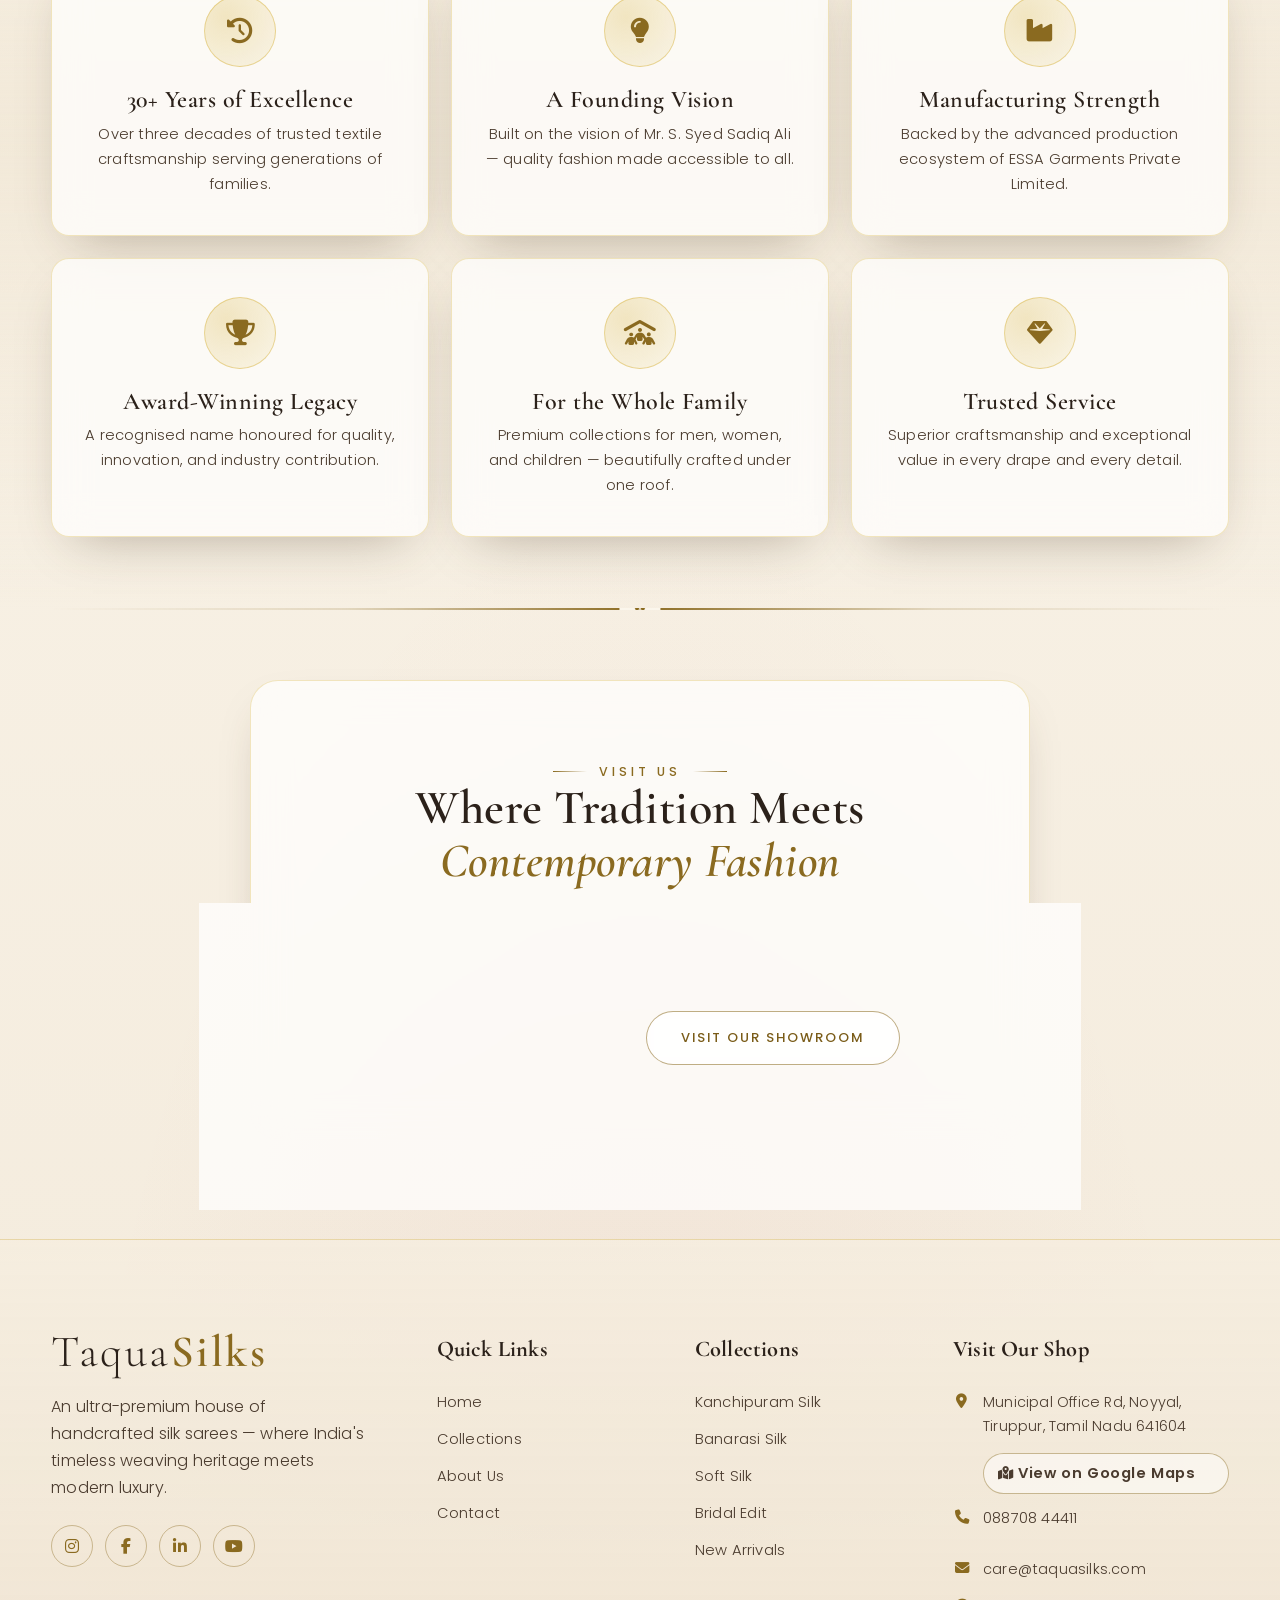
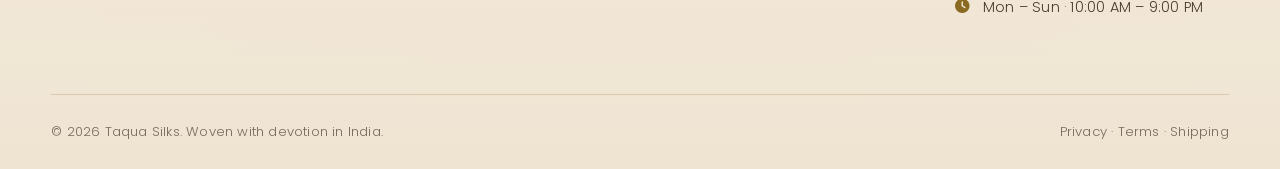
==== commit 51365435: "fav icon for titlebar" ====
--- a/about.html
+++ b/about.html
@@ -14,6 +14,8 @@
   <link rel="preconnect" href="https://fonts.gstatic.com" crossorigin />
   <link href="https://fonts.googleapis.com/css2?family=Cormorant+Garamond:ital,wght@0,400;0,500;0,600;0,700;1,400;1,500;1,600&family=Noto+Serif+Tamil:wght@500;600;700&family=Poppins:wght@300;400;500;600&display=swap" rel="stylesheet" />
   <link rel="stylesheet" href="https://cdnjs.cloudflare.com/ajax/libs/font-awesome/6.5.1/css/all.min.css" />
+  <link rel="icon" type="image/svg+xml" href="images/favicon.svg" />
+  <link rel="apple-touch-icon" href="images/favicon.svg" />
   <link rel="stylesheet" href="css/style.css?v=20260728x" />
 
   <!-- Page-scoped elegance for the About story (uses the shared design tokens) -->
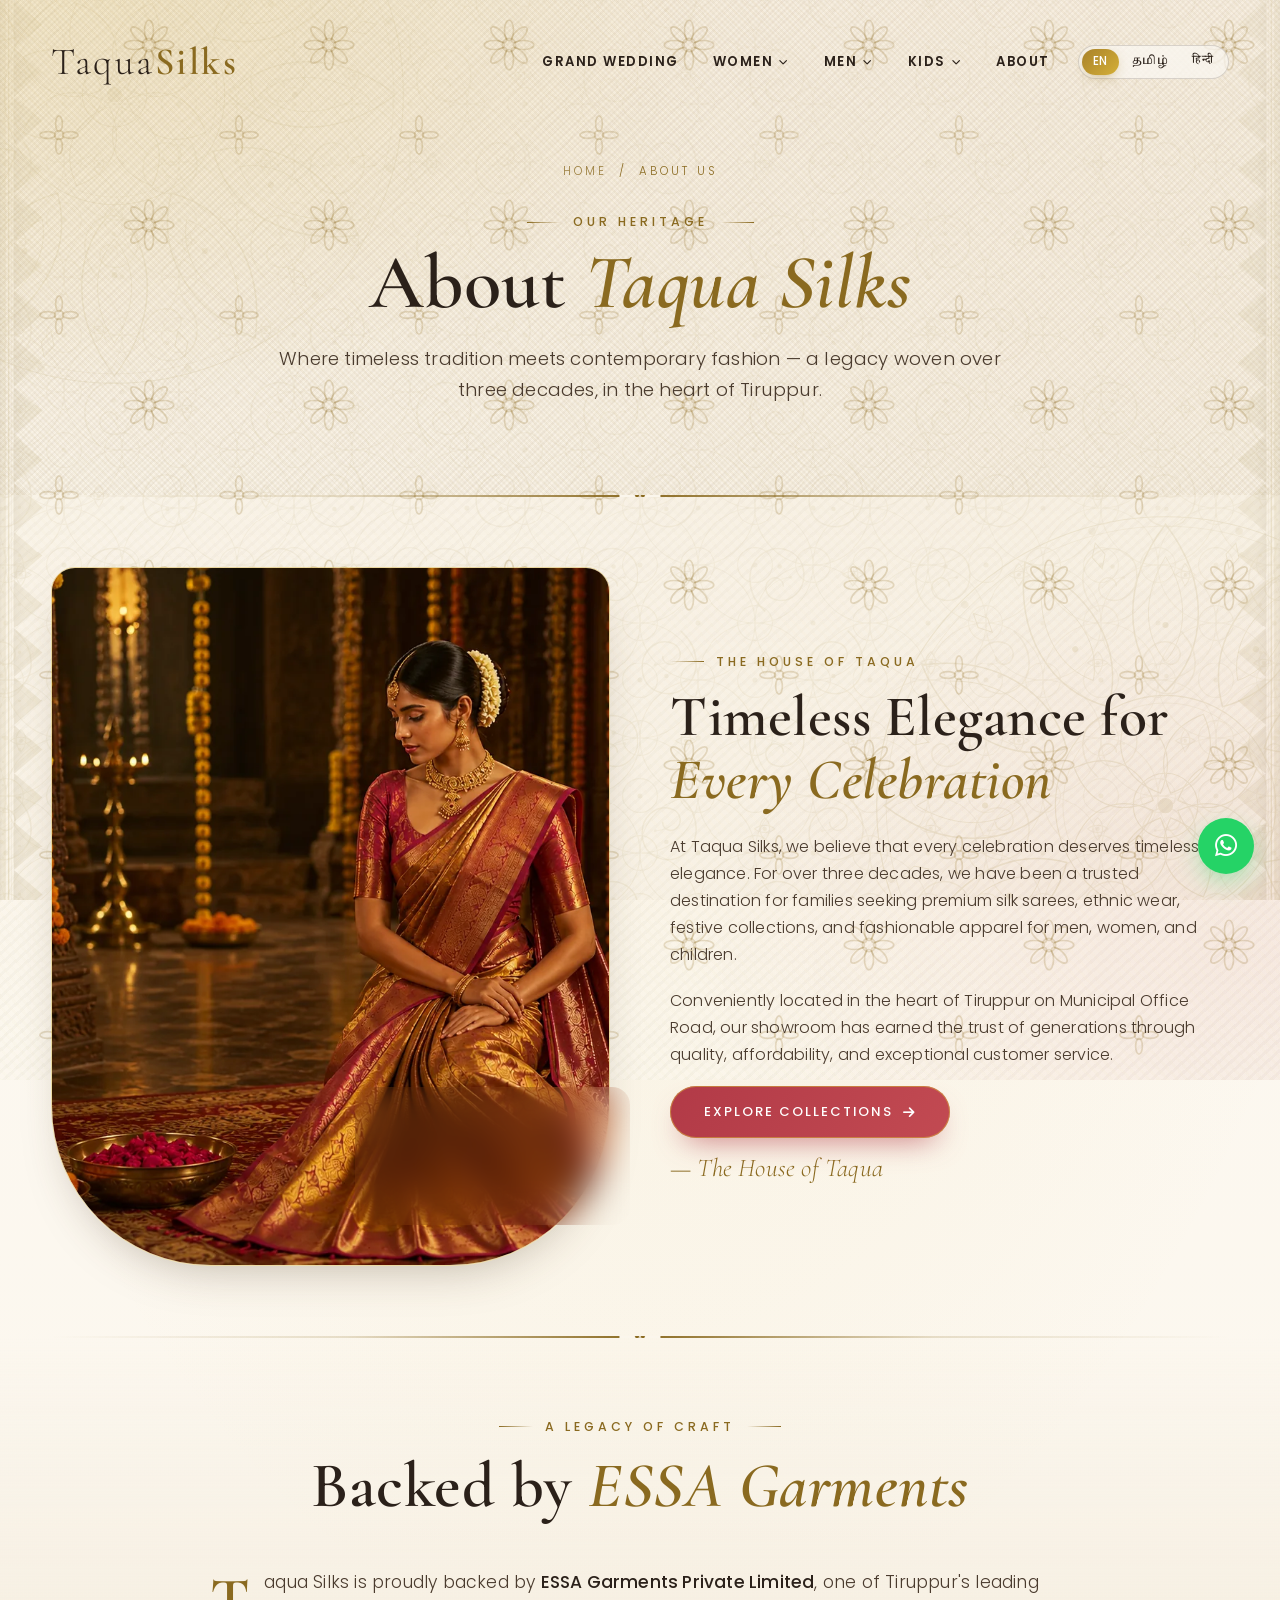
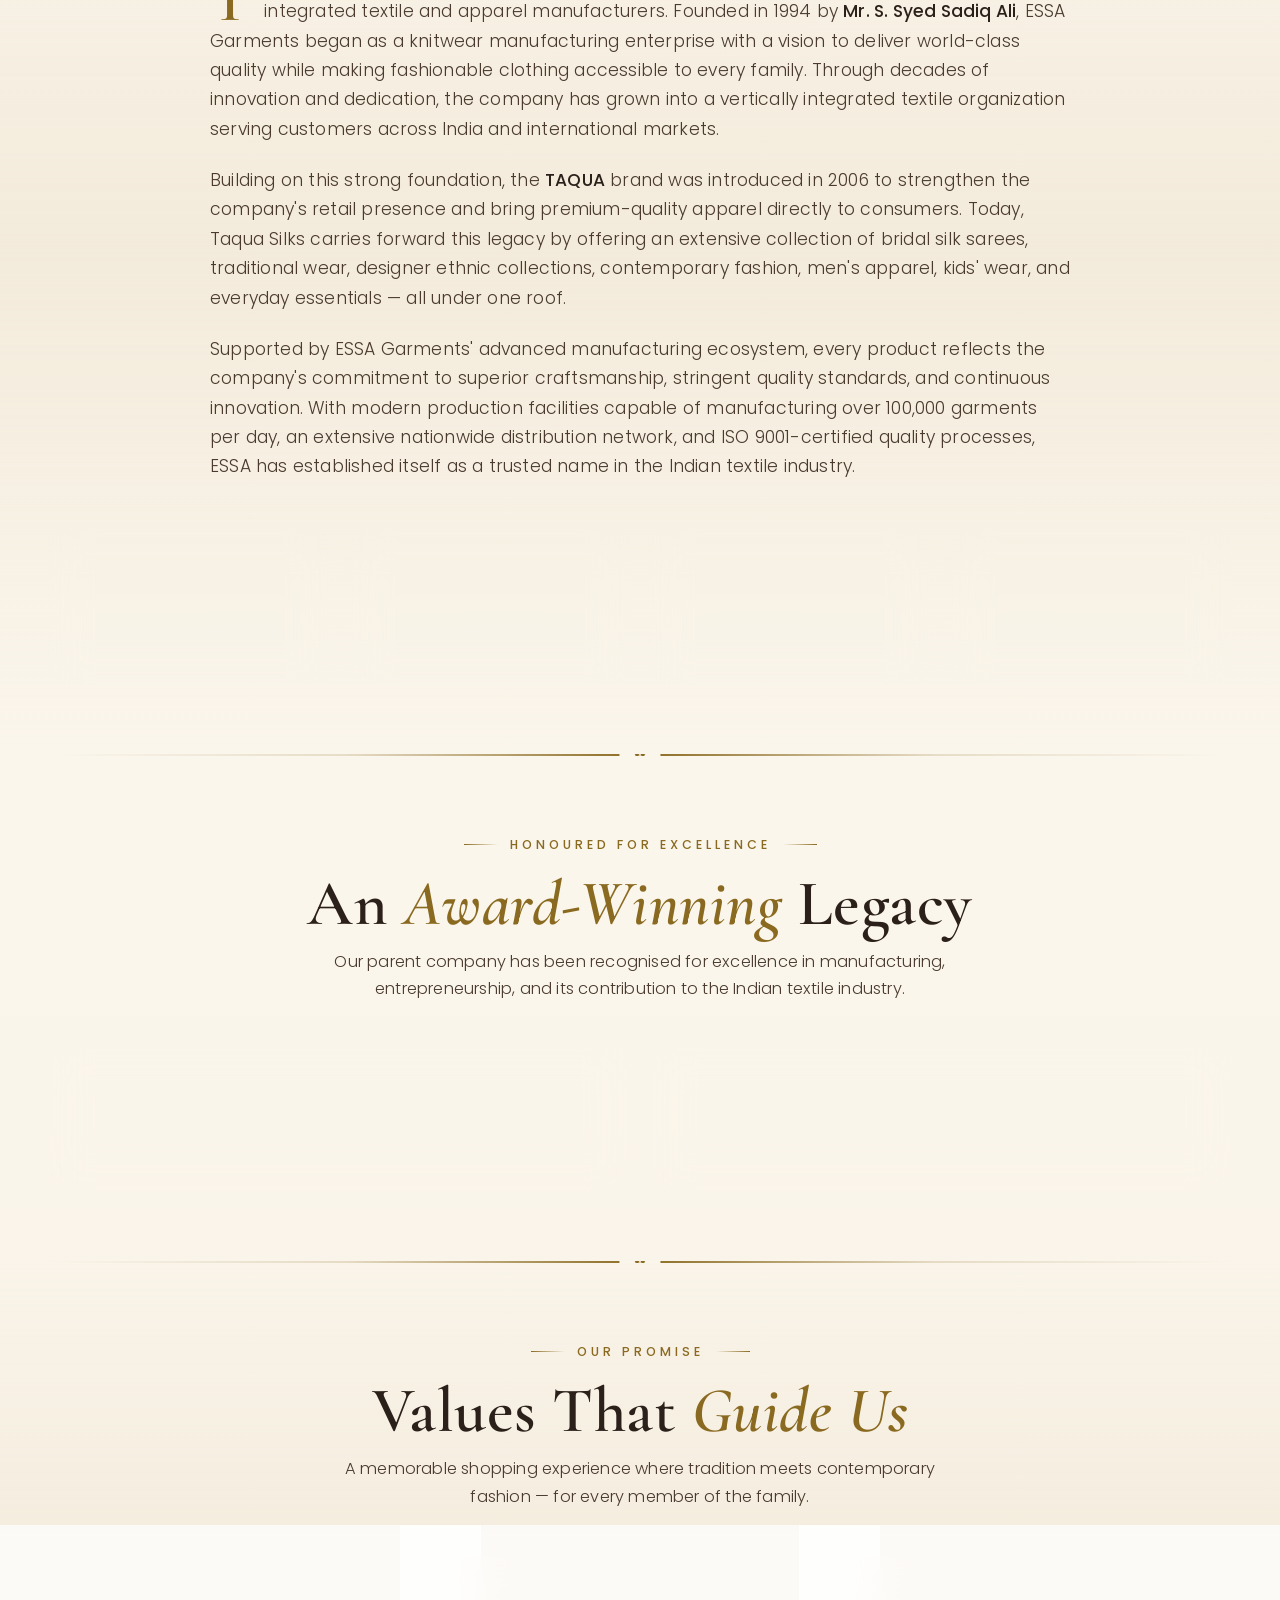
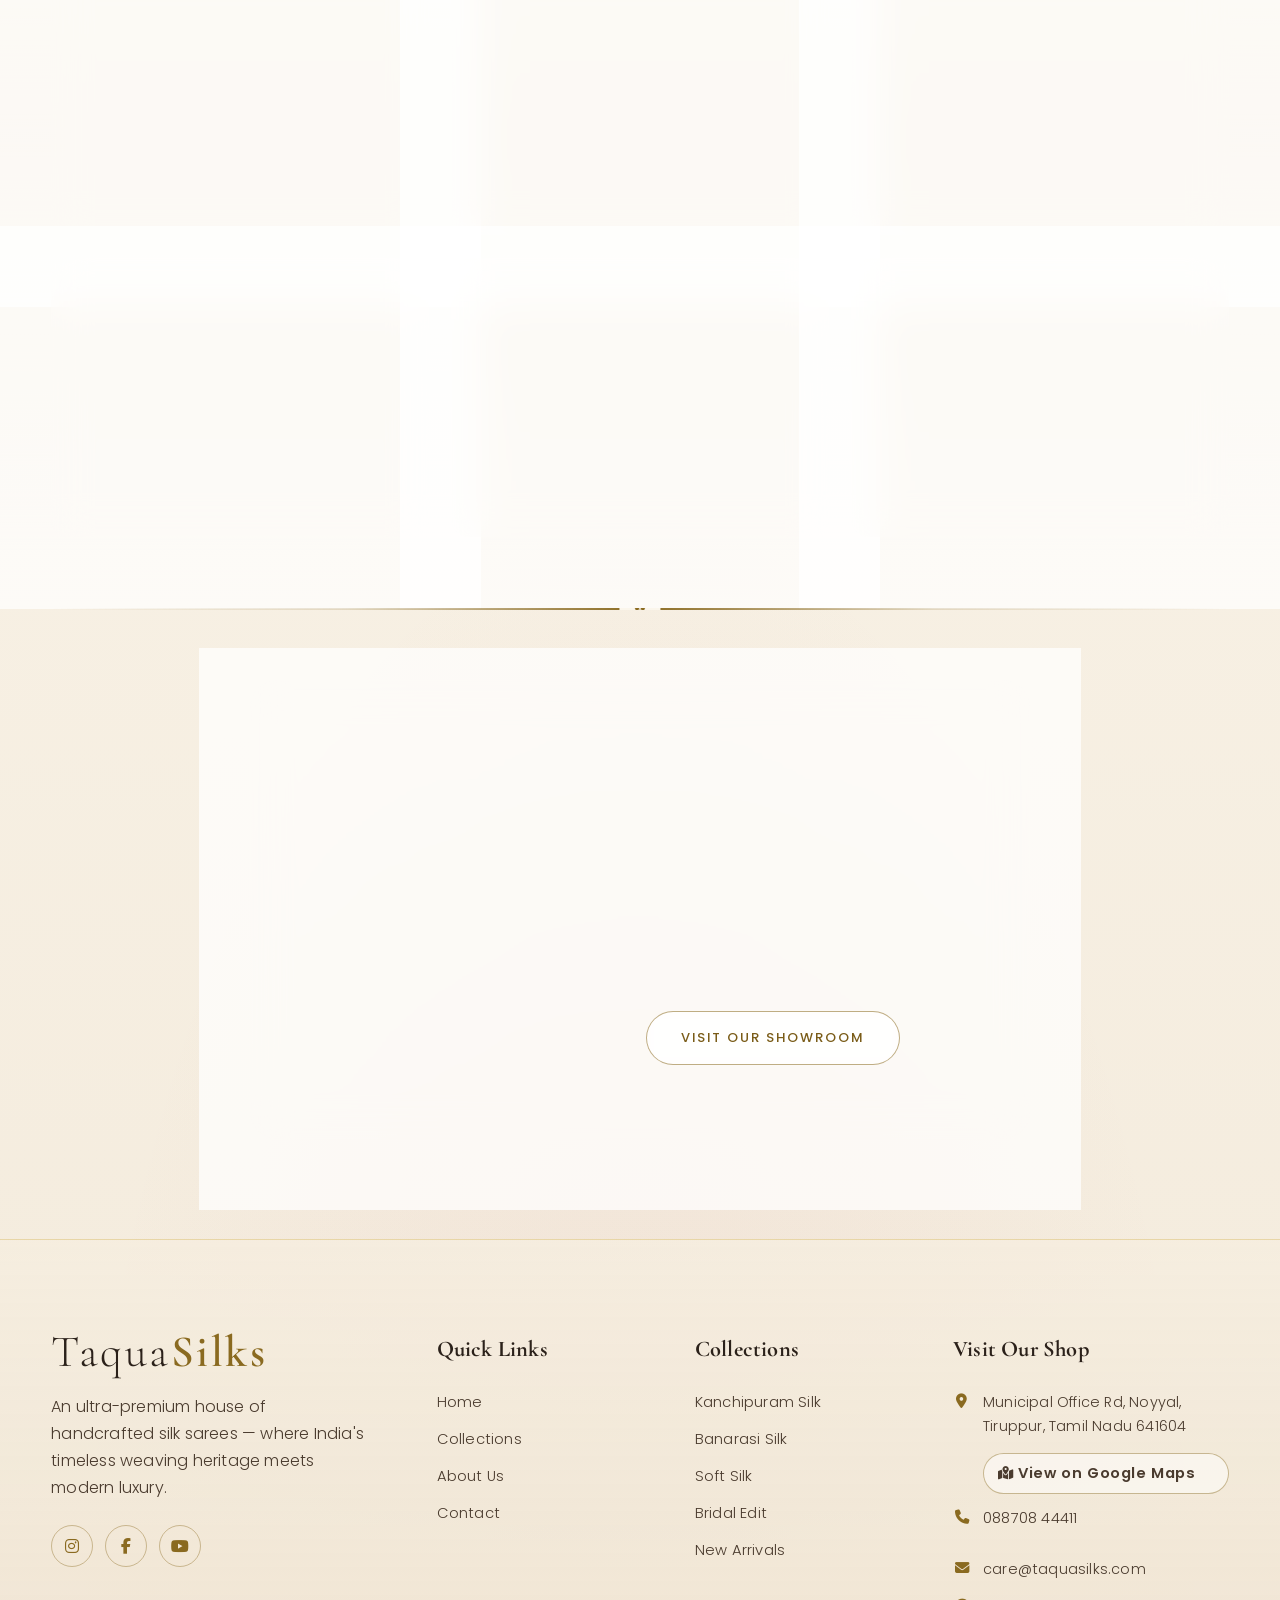
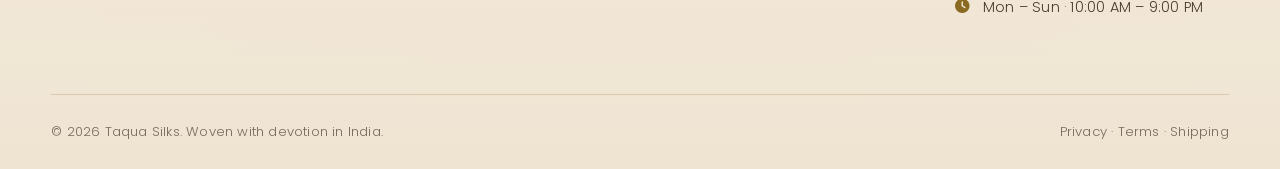
==== commit 6e243f9e: "multi-language update" ====
--- a/about.html
+++ b/about.html
@@ -3,16 +3,16 @@
 <head>
   <meta charset="UTF-8" />
   <meta name="viewport" content="width=device-width, initial-scale=1.0" />
-  <title>About Us — Taqua Silks | Three Decades of Textile Excellence</title>
-  <meta name="description" content="The story of Taqua Silks — a trusted Tiruppur destination for premium silk sarees and ethnic wear, backed by the manufacturing legacy of ESSA Garments Private Limited since 1994." />
+  <title data-i18n="about_us_taqua_silks_three_decades_107c" >About Us — Taqua Silks | Three Decades of Textile Excellence</title>
+  <meta name="description" content="The story of Taqua Silks — a trusted Tiruppur destination for premium silk sarees and ethnic wear, backed by the manufacturing legacy of ESSA Garments Private Limited since 1994."  data-i18n-attr="content:the_story_of_taqua_silks_a_b474" />
   <meta name="theme-color" content="#FBF6EC" />
-  <meta property="og:title" content="About Taqua Silks — Where Tradition Meets Contemporary Fashion" />
-  <meta property="og:description" content="Over three decades of textile excellence, backed by the manufacturing strength of ESSA Garments Private Limited." />
+  <meta property="og:title" content="About Taqua Silks — Where Tradition Meets Contemporary Fashion"  data-i18n-attr="content:about_taqua_silks_where_tradition_meets_cb25" />
+  <meta property="og:description" content="Over three decades of textile excellence, backed by the manufacturing strength of ESSA Garments Private Limited."  data-i18n-attr="content:over_three_decades_of_textile_excellence_f38e" />
   <meta property="og:type" content="website" />
 
   <link rel="preconnect" href="https://fonts.googleapis.com" />
   <link rel="preconnect" href="https://fonts.gstatic.com" crossorigin />
-  <link href="https://fonts.googleapis.com/css2?family=Cormorant+Garamond:ital,wght@0,400;0,500;0,600;0,700;1,400;1,500;1,600&family=Noto+Serif+Tamil:wght@500;600;700&family=Poppins:wght@300;400;500;600&display=swap" rel="stylesheet" />
+  <link href="https://fonts.googleapis.com/css2?family=Cormorant+Garamond:ital,wght@0,400;0,500;0,600;0,700;1,400;1,500;1,600&family=Noto+Serif+Devanagari:wght@500;600;700&family=Noto+Serif+Tamil:wght@500;600;700&family=Poppins:wght@300;400;500;600&display=swap" rel="stylesheet" />
   <link rel="stylesheet" href="https://cdnjs.cloudflare.com/ajax/libs/font-awesome/6.5.1/css/all.min.css" />
   <link rel="icon" type="image/svg+xml" href="images/favicon.svg" />
   <link rel="apple-touch-icon" href="images/favicon.svg" />
@@ -154,123 +154,123 @@
   <!-- ===================== NAVBAR ===================== -->
   <header class="navbar" id="navbar">
     <div class="container nav-inner">
-      <a href="index.html#home" class="brand" aria-label="Taqua Silks home">
-        <img class="brand-logo" src="images/logo.png" alt="Taqua Silks" />
+      <a href="index.html#home" class="brand" aria-label="Taqua Silks home" data-i18n-attr="aria-label:taqua_silks_home_0503" >
+        <img class="brand-logo" src="images/logo.png" alt="Taqua Silks"  data-i18n-attr="alt:taqua_silks_fa76" />
         <span class="brand-text">
           <span class="name langswap"><span class="lang en" aria-hidden="true">Taqua<b>Silks</b></span><span class="lang ta" lang="ta" aria-hidden="true">தக்வா <b>சில்க்ஸ்</b></span></span>
         </span>
       </a>
 
-      <nav class="nav-links" aria-label="Primary">
-        <a href="index.html#bridal">Grand Wedding</a>
+      <nav class="nav-links" aria-label="Primary" data-i18n-attr="aria-label:primary_074d" >
+        <a href="index.html#bridal" data-i18n="grand_wedding_26cc" >Grand Wedding</a>
         <div class="nav-item">
-          <a href="women.html" class="nav-drop-toggle">Women <i class="fa-solid fa-chevron-down caret"></i></a>
+          <a href="women.html" class="nav-drop-toggle" data-i18n="women_b133" >Women <i class="fa-solid fa-chevron-down caret"></i></a>
           <div class="dropdown">
-            <a href="women.html#sarees">Sarees</a>
-            <a href="women.html#salwar">Salwar</a>
-            <a href="women.html#kurtis">Kurtis</a>
-            <a href="women.html#night-wear">Night Wear</a>
-            <a href="women.html#half-saree">Half Saree</a>
-            <a href="women.html#lehenga">Lehenga</a>
-            <a href="women.html#chudithar-materials">Chudithar Materials</a>
-            <a href="women.html#blouse-materials">Blouse Materials</a>
+            <a href="women.html#sarees" data-i18n="sarees_bdc5" >Sarees</a>
+            <a href="women.html#salwar" data-i18n="salwar_cbd8" >Salwar</a>
+            <a href="women.html#kurtis" data-i18n="kurtis_3a54" >Kurtis</a>
+            <a href="women.html#night-wear" data-i18n="night_wear_c1a6" >Night Wear</a>
+            <a href="women.html#half-saree" data-i18n="half_saree_b710" >Half Saree</a>
+            <a href="women.html#lehenga" data-i18n="lehenga_37ed" >Lehenga</a>
+            <a href="women.html#chudithar-materials" data-i18n="chudithar_materials_4ce0" >Chudithar Materials</a>
+            <a href="women.html#blouse-materials" data-i18n="blouse_materials_7526" >Blouse Materials</a>
           </div>
         </div>
         <div class="nav-item">
-          <a href="men.html" class="nav-drop-toggle">Men <i class="fa-solid fa-chevron-down caret"></i></a>
+          <a href="men.html" class="nav-drop-toggle" data-i18n="men_bbbc" >Men <i class="fa-solid fa-chevron-down caret"></i></a>
           <div class="dropdown">
-            <a href="men.html#shirt">Shirt</a>
-            <a href="men.html#tshirt">T-Shirt</a>
-            <a href="men.html#trousers">Trousers</a>
-            <a href="men.html#jeans">Jeans</a>
-            <a href="men.html#formal-pants">Formal Pants</a>
-            <a href="men.html#track-pant">Track Pant</a>
-            <a href="men.html#dhoti">Dhoti</a>
+            <a href="men.html#shirt" data-i18n="shirt_3f1f" >Shirt</a>
+            <a href="men.html#tshirt" data-i18n="t_shirt_2ff2" >T-Shirt</a>
+            <a href="men.html#trousers" data-i18n="trousers_10da" >Trousers</a>
+            <a href="men.html#jeans" data-i18n="jeans_347c" >Jeans</a>
+            <a href="men.html#formal-pants" data-i18n="formal_pants_18a1" >Formal Pants</a>
+            <a href="men.html#track-pant" data-i18n="track_pant_496e" >Track Pant</a>
+            <a href="men.html#dhoti" data-i18n="dhoti_9409" >Dhoti</a>
           </div>
         </div>
         <div class="nav-item">
-          <a href="kids.html" class="nav-drop-toggle">Kids <i class="fa-solid fa-chevron-down caret"></i></a>
+          <a href="kids.html" class="nav-drop-toggle" data-i18n="kids_eb73" >Kids <i class="fa-solid fa-chevron-down caret"></i></a>
           <div class="dropdown">
-            <a href="kids.html#little-royals">Little Royals</a>
-            <span class="drop-group">Boys</span>
-            <a href="kids.html#boys-shirts-pants">Shirts &amp; Pants</a>
-            <a href="kids.html#boys-suits">Suits</a>
-            <a href="kids.html#boys-shirt-dhoti">Shirt &amp; Dhoti</a>
-            <a href="kids.html#boys-tshirts-tracks">T-Shirts &amp; Tracks</a>
-            <a href="kids.html#boys-nightwear">Nightwear</a>
-            <span class="drop-group">Girls</span>
-            <a href="kids.html#girls-gowns-frocks">Gowns &amp; Frocks</a>
-            <a href="kids.html#girls-choli-chudidhar">Choli &amp; Chudidhars</a>
-            <a href="kids.html#girls-pavadai-sets">Pavadai Sets</a>
-            <a href="kids.html#girls-nightwear">Nightwear</a>
+            <a href="kids.html#little-royals" data-i18n="little_royals_6ffc" >Little Royals</a>
+            <span class="drop-group" data-i18n="boys_65de" >Boys</span>
+            <a href="kids.html#boys-shirts-pants" data-i18n="shirts_amp_pants_eb42" >Shirts &amp; Pants</a>
+            <a href="kids.html#boys-suits" data-i18n="suits_a2d1" >Suits</a>
+            <a href="kids.html#boys-shirt-dhoti" data-i18n="shirt_amp_dhoti_7d7e" >Shirt &amp; Dhoti</a>
+            <a href="kids.html#boys-tshirts-tracks" data-i18n="t_shirts_amp_tracks_f247" >T-Shirts &amp; Tracks</a>
+            <a href="kids.html#boys-nightwear" data-i18n="nightwear_5a7b" >Nightwear</a>
+            <span class="drop-group" data-i18n="girls_f317" >Girls</span>
+            <a href="kids.html#girls-gowns-frocks" data-i18n="gowns_amp_frocks_82a7" >Gowns &amp; Frocks</a>
+            <a href="kids.html#girls-choli-chudidhar" data-i18n="choli_amp_chudidhars_d9e6" >Choli &amp; Chudidhars</a>
+            <a href="kids.html#girls-pavadai-sets" data-i18n="pavadai_sets_4e33" >Pavadai Sets</a>
+            <a href="kids.html#girls-nightwear" data-i18n="nightwear_5a7b" >Nightwear</a>
           </div>
         </div>
-        <a href="about.html" aria-current="page">About</a>
+        <a href="about.html" aria-current="page" data-i18n="about_8f7f" >About</a>
       </nav>
 
       <div class="nav-actions">
-        <button class="hamburger" id="hamburger" aria-label="Open menu"><span></span><span></span><span></span></button>
+        <button class="hamburger" id="hamburger" aria-label="Open menu" data-i18n-attr="aria-label:open_menu_64d2" ><span></span><span></span><span></span></button>
       </div>
     </div>
   </header>
 
   <!-- Mobile menu -->
   <div class="mobile-menu" id="mobileMenu">
-    <button class="close" id="menuClose" aria-label="Close menu"><i class="fa-solid fa-xmark"></i></button>
-    <a href="index.html#contact">Contact</a>
-    <a href="index.html#bridal">Grand Wedding</a>
+    <button class="close" id="menuClose" aria-label="Close menu" data-i18n-attr="aria-label:close_menu_68f1" ><i class="fa-solid fa-xmark"></i></button>
+    <a href="index.html#contact" data-i18n="contact_bbaf" >Contact</a>
+    <a href="index.html#bridal" data-i18n="grand_wedding_26cc" >Grand Wedding</a>
     <div class="mm-group">
-      <a href="women.html" class="mm-title">Women</a>
+      <a href="women.html" class="mm-title" data-i18n="women_b133" >Women</a>
       <div class="mm-sub">
-        <a href="women.html#sarees">Sarees</a>
-        <a href="women.html#salwar">Salwar</a>
-        <a href="women.html#kurtis">Kurtis</a>
-        <a href="women.html#night-wear">Night Wear</a>
-        <a href="women.html#half-saree">Half Saree</a>
-        <a href="women.html#lehenga">Lehenga</a>
-        <a href="women.html#chudithar-materials">Chudithar Materials</a>
-        <a href="women.html#blouse-materials">Blouse Materials</a>
+        <a href="women.html#sarees" data-i18n="sarees_bdc5" >Sarees</a>
+        <a href="women.html#salwar" data-i18n="salwar_cbd8" >Salwar</a>
+        <a href="women.html#kurtis" data-i18n="kurtis_3a54" >Kurtis</a>
+        <a href="women.html#night-wear" data-i18n="night_wear_c1a6" >Night Wear</a>
+        <a href="women.html#half-saree" data-i18n="half_saree_b710" >Half Saree</a>
+        <a href="women.html#lehenga" data-i18n="lehenga_37ed" >Lehenga</a>
+        <a href="women.html#chudithar-materials" data-i18n="chudithar_materials_4ce0" >Chudithar Materials</a>
+        <a href="women.html#blouse-materials" data-i18n="blouse_materials_7526" >Blouse Materials</a>
       </div>
     </div>
     <div class="mm-group">
-      <a href="men.html" class="mm-title">Men</a>
+      <a href="men.html" class="mm-title" data-i18n="men_bbbc" >Men</a>
       <div class="mm-sub">
-        <a href="men.html#shirt">Shirt</a>
-        <a href="men.html#tshirt">T-Shirt</a>
-        <a href="men.html#trousers">Trousers</a>
-        <a href="men.html#jeans">Jeans</a>
-        <a href="men.html#formal-pants">Formal Pants</a>
-        <a href="men.html#track-pant">Track Pant</a>
-        <a href="men.html#dhoti">Dhoti</a>
+        <a href="men.html#shirt" data-i18n="shirt_3f1f" >Shirt</a>
+        <a href="men.html#tshirt" data-i18n="t_shirt_2ff2" >T-Shirt</a>
+        <a href="men.html#trousers" data-i18n="trousers_10da" >Trousers</a>
+        <a href="men.html#jeans" data-i18n="jeans_347c" >Jeans</a>
+        <a href="men.html#formal-pants" data-i18n="formal_pants_18a1" >Formal Pants</a>
+        <a href="men.html#track-pant" data-i18n="track_pant_496e" >Track Pant</a>
+        <a href="men.html#dhoti" data-i18n="dhoti_9409" >Dhoti</a>
       </div>
     </div>
     <div class="mm-group">
-      <a href="kids.html" class="mm-title">Kids</a>
+      <a href="kids.html" class="mm-title" data-i18n="kids_eb73" >Kids</a>
       <div class="mm-sub">
-        <a href="kids.html#little-royals">Little Royals</a>
-        <span class="mm-label">Boys</span>
-        <a href="kids.html#boys-shirts-pants">Shirts &amp; Pants</a>
-        <a href="kids.html#boys-suits">Suits</a>
-        <a href="kids.html#boys-shirt-dhoti">Shirt &amp; Dhoti</a>
-        <a href="kids.html#boys-tshirts-tracks">T-Shirts &amp; Tracks</a>
-        <a href="kids.html#boys-nightwear">Nightwear</a>
-        <span class="mm-label">Girls</span>
-        <a href="kids.html#girls-gowns-frocks">Gowns &amp; Frocks</a>
-        <a href="kids.html#girls-choli-chudidhar">Choli &amp; Chudidhars</a>
-        <a href="kids.html#girls-pavadai-sets">Pavadai Sets</a>
-        <a href="kids.html#girls-nightwear">Nightwear</a>
-      </div>
-    </div>
-    <a href="about.html">About</a>
+        <a href="kids.html#little-royals" data-i18n="little_royals_6ffc" >Little Royals</a>
+        <span class="mm-label" data-i18n="boys_65de" >Boys</span>
+        <a href="kids.html#boys-shirts-pants" data-i18n="shirts_amp_pants_eb42" >Shirts &amp; Pants</a>
+        <a href="kids.html#boys-suits" data-i18n="suits_a2d1" >Suits</a>
+        <a href="kids.html#boys-shirt-dhoti" data-i18n="shirt_amp_dhoti_7d7e" >Shirt &amp; Dhoti</a>
+        <a href="kids.html#boys-tshirts-tracks" data-i18n="t_shirts_amp_tracks_f247" >T-Shirts &amp; Tracks</a>
+        <a href="kids.html#boys-nightwear" data-i18n="nightwear_5a7b" >Nightwear</a>
+        <span class="mm-label" data-i18n="girls_f317" >Girls</span>
+        <a href="kids.html#girls-gowns-frocks" data-i18n="gowns_amp_frocks_82a7" >Gowns &amp; Frocks</a>
+        <a href="kids.html#girls-choli-chudidhar" data-i18n="choli_amp_chudidhars_d9e6" >Choli &amp; Chudidhars</a>
+        <a href="kids.html#girls-pavadai-sets" data-i18n="pavadai_sets_4e33" >Pavadai Sets</a>
+        <a href="kids.html#girls-nightwear" data-i18n="nightwear_5a7b" >Nightwear</a>
+      </div>
+    </div>
+    <a href="about.html" data-i18n="about_8f7f" >About</a>
   </div>
 
   <!-- ===================== PAGE HERO ===================== -->
   <section class="page-hero silk-weave">
     <div class="container">
-      <p class="crumbs reveal"><a href="index.html#home">Home</a> &nbsp;/&nbsp; About Us</p>
-      <span class="eyebrow center reveal d1">Our Heritage</span>
-      <h1 class="reveal d1">About <em>Taqua Silks</em></h1>
-      <p class="lede reveal d2">Where timeless tradition meets contemporary fashion — a legacy woven over three decades, in the heart of Tiruppur.</p>
+      <p class="crumbs reveal" data-i18n="nbsp_nbsp_about_us_f3c8" ><a href="index.html#home" data-i18n="home_8cf0" >Home</a> &nbsp;/&nbsp; About Us</p>
+      <span class="eyebrow center reveal d1" data-i18n="our_heritage_acda" >Our Heritage</span>
+      <h1 class="reveal d1" data-i18n-html="about_em_taqua_silks_em_9481" >About <em>Taqua Silks</em></h1>
+      <p class="lede reveal d2" data-i18n="where_timeless_tradition_meets_contemporary__c22b" >Where timeless tradition meets contemporary fashion — a legacy woven over three decades, in the heart of Tiruppur.</p>
     </div>
   </section>
 
@@ -280,18 +280,18 @@
   <section id="story">
     <div class="container about-grid">
       <div class="about-media reveal">
-        <div class="main"><img src="images/photos/hero4.png" alt="Signature Taqua Silks bridal saree draped on a display mannequin" data-label="Our Heritage" loading="lazy" /></div>
+        <div class="main"><img src="images/photos/hero4.webp" alt="Signature Taqua Silks bridal saree draped on a display mannequin" data-label="Our Heritage" loading="lazy"  data-i18n-attr="alt:signature_taqua_silks_bridal_saree_draped_d3eb|data-label:our_heritage_acda" /></div>
         <div class="about-media float-card glass">
-          <b>30+</b><span>Years of Textile Excellence</span>
+          <b>30+</b><span data-i18n="years_of_textile_excellence_15d1" >Years of Textile Excellence</span>
         </div>
       </div>
       <div class="about-copy reveal d1">
-        <span class="eyebrow">The House of Taqua</span>
-        <h2>Timeless Elegance for <em>Every Celebration</em></h2>
-        <p>At Taqua Silks, we believe that every celebration deserves timeless elegance. For over three decades, we have been a trusted destination for families seeking premium silk sarees, ethnic wear, festive collections, and fashionable apparel for men, women, and children.</p>
-        <p>Conveniently located in the heart of Tiruppur on Municipal Office Road, our showroom has earned the trust of generations through quality, affordability, and exceptional customer service.</p>
-        <a href="index.html#collections" class="btn btn-primary">Explore Collections <i class="fa-solid fa-arrow-right"></i></a>
-        <div class="sign">— The House of Taqua</div>
+        <span class="eyebrow" data-i18n="the_house_of_taqua_8a00" >The House of Taqua</span>
+        <h2 data-i18n-html="timeless_elegance_for_em_every_celebration_4e77" >Timeless Elegance for <em>Every Celebration</em></h2>
+        <p data-i18n="at_taqua_silks_we_believe_that_3ce2" >At Taqua Silks, we believe that every celebration deserves timeless elegance. For over three decades, we have been a trusted destination for families seeking premium silk sarees, ethnic wear, festive collections, and fashionable apparel for men, women, and children.</p>
+        <p data-i18n="conveniently_located_in_the_heart_of_26ff" >Conveniently located in the heart of Tiruppur on Municipal Office Road, our showroom has earned the trust of generations through quality, affordability, and exceptional customer service.</p>
+        <a href="index.html#collections" class="btn btn-primary" data-i18n="explore_collections_ff9c" >Explore Collections <i class="fa-solid fa-arrow-right"></i></a>
+        <div class="sign" data-i18n="the_house_of_taqua_fad7" >— The House of Taqua</div>
       </div>
     </div>
   </section>
@@ -302,23 +302,23 @@
   <section id="legacy" class="why">
     <div class="container">
       <div class="section-head center reveal">
-        <span class="eyebrow center">A Legacy of Craft</span>
-        <h2 class="section-title">Backed by <span class="accent">ESSA Garments</span></h2>
+        <span class="eyebrow center" data-i18n="a_legacy_of_craft_7837" >A Legacy of Craft</span>
+        <h2 class="section-title" data-i18n-html="backed_by_span_class_accent_essa_feec" >Backed by <span class="accent">ESSA Garments</span></h2>
       </div>
 
       <div class="story">
-        <p class="first reveal">Taqua Silks is proudly backed by <strong>ESSA Garments Private Limited</strong>, one of Tiruppur's leading integrated textile and apparel manufacturers. Founded in 1994 by <strong>Mr. S. Syed Sadiq Ali</strong>, ESSA Garments began as a knitwear manufacturing enterprise with a vision to deliver world-class quality while making fashionable clothing accessible to every family. Through decades of innovation and dedication, the company has grown into a vertically integrated textile organization serving customers across India and international markets.</p>
-
-        <p class="reveal">Building on this strong foundation, the <strong>TAQUA</strong> brand was introduced in 2006 to strengthen the company's retail presence and bring premium-quality apparel directly to consumers. Today, Taqua Silks carries forward this legacy by offering an extensive collection of bridal silk sarees, traditional wear, designer ethnic collections, contemporary fashion, men's apparel, kids' wear, and everyday essentials — all under one roof.</p>
-
-        <p class="reveal">Supported by ESSA Garments' advanced manufacturing ecosystem, every product reflects the company's commitment to superior craftsmanship, stringent quality standards, and continuous innovation. With modern production facilities capable of manufacturing over 100,000 garments per day, an extensive nationwide distribution network, and ISO 9001-certified quality processes, ESSA has established itself as a trusted name in the Indian textile industry.</p>
+        <p class="first reveal" data-i18n-html="taqua_silks_is_proudly_backed_by_a708" >Taqua Silks is proudly backed by <strong>ESSA Garments Private Limited</strong>, one of Tiruppur's leading integrated textile and apparel manufacturers. Founded in 1994 by <strong>Mr. S. Syed Sadiq Ali</strong>, ESSA Garments began as a knitwear manufacturing enterprise with a vision to deliver world-class quality while making fashionable clothing accessible to every family. Through decades of innovation and dedication, the company has grown into a vertically integrated textile organization serving customers across India and international markets.</p>
+
+        <p class="reveal" data-i18n-html="building_on_this_strong_foundation_the_b08d" >Building on this strong foundation, the <strong>TAQUA</strong> brand was introduced in 2006 to strengthen the company's retail presence and bring premium-quality apparel directly to consumers. Today, Taqua Silks carries forward this legacy by offering an extensive collection of bridal silk sarees, traditional wear, designer ethnic collections, contemporary fashion, men's apparel, kids' wear, and everyday essentials — all under one roof.</p>
+
+        <p class="reveal" data-i18n="supported_by_essa_garments_advanced_manufact_976a" >Supported by ESSA Garments' advanced manufacturing ecosystem, every product reflects the company's commitment to superior craftsmanship, stringent quality standards, and continuous innovation. With modern production facilities capable of manufacturing over 100,000 garments per day, an extensive nationwide distribution network, and ISO 9001-certified quality processes, ESSA has established itself as a trusted name in the Indian textile industry.</p>
       </div>
 
       <div class="legacy-grid" style="margin-top:48px">
-        <div class="legacy-card glass reveal"><b>1994</b><span>ESSA Garments Founded</span></div>
-        <div class="legacy-card glass reveal d1"><b>2006</b><span>The TAQUA Brand Born</span></div>
-        <div class="legacy-card glass reveal d2"><b>100k+</b><span>Garments Made Per Day</span></div>
-        <div class="legacy-card glass reveal d3"><b>ISO 9001</b><span>Certified Quality Processes</span></div>
+        <div class="legacy-card glass reveal"><b>1994</b><span data-i18n="essa_garments_founded_1ceb" >ESSA Garments Founded</span></div>
+        <div class="legacy-card glass reveal d1"><b>2006</b><span data-i18n="the_taqua_brand_born_cd83" >The TAQUA Brand Born</span></div>
+        <div class="legacy-card glass reveal d2"><b>100k+</b><span data-i18n="garments_made_per_day_6b57" >Garments Made Per Day</span></div>
+        <div class="legacy-card glass reveal d3"><b data-i18n="iso_9001_a164" >ISO 9001</b><span data-i18n="certified_quality_processes_babb" >Certified Quality Processes</span></div>
       </div>
     </div>
   </section>
@@ -329,24 +329,24 @@
   <section id="awards">
     <div class="container">
       <div class="section-head center reveal">
-        <span class="eyebrow center">Honoured for Excellence</span>
-        <h2 class="section-title">An <span class="accent">Award-Winning</span> Legacy</h2>
-        <p class="section-sub" style="margin-inline:auto">Our parent company has been recognised for excellence in manufacturing, entrepreneurship, and its contribution to the Indian textile industry.</p>
+        <span class="eyebrow center" data-i18n="honoured_for_excellence_1141" >Honoured for Excellence</span>
+        <h2 class="section-title" data-i18n-html="an_span_class_accent_award_winning_6c2f" >An <span class="accent">Award-Winning</span> Legacy</h2>
+        <p class="section-sub" style="margin-inline:auto" data-i18n="our_parent_company_has_been_recognised_1afa" >Our parent company has been recognised for excellence in manufacturing, entrepreneurship, and its contribution to the Indian textile industry.</p>
       </div>
 
       <div class="awards-grid">
         <div class="award-card glass reveal">
           <span class="medal"><i class="fa-solid fa-award"></i></span>
           <div>
-            <h4>Priyadarshini Award</h4>
-            <p>Recognising outstanding achievement and entrepreneurship in manufacturing.</p>
+            <h4 data-i18n="priyadarshini_award_e9d3" >Priyadarshini Award</h4>
+            <p data-i18n="recognising_outstanding_achievement_and_entr_5a89" >Recognising outstanding achievement and entrepreneurship in manufacturing.</p>
           </div>
         </div>
         <div class="award-card glass reveal d1">
           <span class="medal"><i class="fa-solid fa-trophy"></i></span>
           <div>
-            <h4>Bhartiya Udyog Ratan Award</h4>
-            <p>Honouring excellence and contribution to the Indian textile industry.</p>
+            <h4 data-i18n="bhartiya_udyog_ratan_award_659e" >Bhartiya Udyog Ratan Award</h4>
+            <p data-i18n="honouring_excellence_and_contribution_to_the_147f" >Honouring excellence and contribution to the Indian textile industry.</p>
           </div>
         </div>
       </div>
@@ -359,18 +359,18 @@
   <section id="promise" class="why">
     <div class="container">
       <div class="section-head center reveal">
-        <span class="eyebrow center">Our Promise</span>
-        <h2 class="section-title">Values That <span class="accent">Guide Us</span></h2>
-        <p class="section-sub" style="margin-inline:auto">A memorable shopping experience where tradition meets contemporary fashion — for every member of the family.</p>
+        <span class="eyebrow center" data-i18n="our_promise_f466" >Our Promise</span>
+        <h2 class="section-title" data-i18n-html="values_that_span_class_accent_guide_e3fb" >Values That <span class="accent">Guide Us</span></h2>
+        <p class="section-sub" style="margin-inline:auto" data-i18n="a_memorable_shopping_experience_where_tradit_27dc" >A memorable shopping experience where tradition meets contemporary fashion — for every member of the family.</p>
       </div>
 
       <div class="why-grid">
-        <div class="feature-card glass reveal"><div class="fi"><i class="fa-solid fa-clock-rotate-left"></i></div><h4>30+ Years of Excellence</h4><p>Over three decades of trusted textile craftsmanship serving generations of families.</p></div>
-        <div class="feature-card glass reveal d1"><div class="fi"><i class="fa-solid fa-lightbulb"></i></div><h4>A Founding Vision</h4><p>Built on the vision of Mr. S. Syed Sadiq Ali — quality fashion made accessible to all.</p></div>
-        <div class="feature-card glass reveal d2"><div class="fi"><i class="fa-solid fa-industry"></i></div><h4>Manufacturing Strength</h4><p>Backed by the advanced production ecosystem of ESSA Garments Private Limited.</p></div>
-        <div class="feature-card glass reveal"><div class="fi"><i class="fa-solid fa-trophy"></i></div><h4>Award-Winning Legacy</h4><p>A recognised name honoured for quality, innovation, and industry contribution.</p></div>
-        <div class="feature-card glass reveal d1"><div class="fi"><i class="fa-solid fa-people-roof"></i></div><h4>For the Whole Family</h4><p>Premium collections for men, women, and children — beautifully crafted under one roof.</p></div>
-        <div class="feature-card glass reveal d2"><div class="fi"><i class="fa-solid fa-gem"></i></div><h4>Trusted Service</h4><p>Superior craftsmanship and exceptional value in every drape and every detail.</p></div>
+        <div class="feature-card glass reveal"><div class="fi"><i class="fa-solid fa-clock-rotate-left"></i></div><h4 data-i18n="30_years_of_excellence_d223" >30+ Years of Excellence</h4><p data-i18n="over_three_decades_of_trusted_textile_90fb" >Over three decades of trusted textile craftsmanship serving generations of families.</p></div>
+        <div class="feature-card glass reveal d1"><div class="fi"><i class="fa-solid fa-lightbulb"></i></div><h4 data-i18n="a_founding_vision_28b6" >A Founding Vision</h4><p data-i18n="built_on_the_vision_of_mr_8fbe" >Built on the vision of Mr. S. Syed Sadiq Ali — quality fashion made accessible to all.</p></div>
+        <div class="feature-card glass reveal d2"><div class="fi"><i class="fa-solid fa-industry"></i></div><h4 data-i18n="manufacturing_strength_960a" >Manufacturing Strength</h4><p data-i18n="backed_by_the_advanced_production_ecosystem_1fb5" >Backed by the advanced production ecosystem of ESSA Garments Private Limited.</p></div>
+        <div class="feature-card glass reveal"><div class="fi"><i class="fa-solid fa-trophy"></i></div><h4 data-i18n="award_winning_legacy_6f15" >Award-Winning Legacy</h4><p data-i18n="a_recognised_name_honoured_for_quality_6ee7" >A recognised name honoured for quality, innovation, and industry contribution.</p></div>
+        <div class="feature-card glass reveal d1"><div class="fi"><i class="fa-solid fa-people-roof"></i></div><h4 data-i18n="for_the_whole_family_0335" >For the Whole Family</h4><p data-i18n="premium_collections_for_men_women_and_5de5" >Premium collections for men, women, and children — beautifully crafted under one roof.</p></div>
+        <div class="feature-card glass reveal d2"><div class="fi"><i class="fa-solid fa-gem"></i></div><h4 data-i18n="trusted_service_ffa8" >Trusted Service</h4><p data-i18n="superior_craftsmanship_and_exceptional_value_edd5" >Superior craftsmanship and exceptional value in every drape and every detail.</p></div>
       </div>
     </div>
   </section>
@@ -381,12 +381,12 @@
   <section id="visit">
     <div class="container">
       <div class="about-cta glass reveal">
-        <span class="eyebrow center">Visit Us</span>
-        <h2>Where Tradition Meets <em>Contemporary Fashion</em></h2>
-        <p>Whether you're shopping for a wedding, a festive occasion, or everyday elegance, our mission is to provide beautifully crafted apparel that combines style, comfort, and exceptional value for every member of the family.</p>
+        <span class="eyebrow center" data-i18n="visit_us_f523" >Visit Us</span>
+        <h2 data-i18n-html="where_tradition_meets_em_contemporary_fashio_d26f" >Where Tradition Meets <em>Contemporary Fashion</em></h2>
+        <p data-i18n="whether_you_re_shopping_for_a_7bff" >Whether you're shopping for a wedding, a festive occasion, or everyday elegance, our mission is to provide beautifully crafted apparel that combines style, comfort, and exceptional value for every member of the family.</p>
         <div class="hero-cta">
-          <a href="index.html#collections" class="btn btn-primary">View Collections <i class="fa-solid fa-arrow-right"></i></a>
-          <a href="index.html#contact" class="btn btn-ghost">Visit Our Showroom</a>
+          <a href="index.html#collections" class="btn btn-primary" data-i18n="view_collections_4dcc" >View Collections <i class="fa-solid fa-arrow-right"></i></a>
+          <a href="index.html#contact" class="btn btn-ghost" data-i18n="visit_our_showroom_3570" >Visit Our Showroom</a>
         </div>
       </div>
     </div>
@@ -397,56 +397,60 @@
     <div class="container">
       <div class="footer-grid">
         <div class="footer-about">
-          <a href="index.html#home" class="brand"><img class="brand-logo" src="images/logo.png" alt="Taqua Silks" /><span class="brand-text"><span class="name langswap"><span class="lang en" aria-hidden="true">Taqua<b>Silks</b></span><span class="lang ta" lang="ta" aria-hidden="true">தக்வா <b>சில்க்ஸ்</b></span></span></span></a>
-          <p>An ultra-premium house of handcrafted silk sarees — where India's timeless weaving heritage meets modern luxury.</p>
+          <a href="index.html#home" class="brand"><img class="brand-logo" src="images/logo.png" alt="Taqua Silks"  data-i18n-attr="alt:taqua_silks_fa76" /><span class="brand-text"><span class="name langswap"><span class="lang en" aria-hidden="true">Taqua<b>Silks</b></span><span class="lang ta" lang="ta" aria-hidden="true">தக்வா <b>சில்க்ஸ்</b></span></span></span></a>
+          <p data-i18n="an_ultra_premium_house_of_handcrafted_532e" >An ultra-premium house of handcrafted silk sarees — where India's timeless weaving heritage meets modern luxury.</p>
           <div class="socials">
-            <a href="#" aria-label="Instagram"><i class="fa-brands fa-instagram"></i></a>
-            <a href="#" aria-label="Facebook"><i class="fa-brands fa-facebook-f"></i></a>
-            <a href="#" aria-label="LinkedIn"><i class="fa-brands fa-linkedin-in"></i></a>
-            <a href="#" aria-label="YouTube"><i class="fa-brands fa-youtube"></i></a>
+            <a href="https://www.instagram.com/taquasilks/" target="_blank" rel="noopener" aria-label="Instagram" data-i18n-attr="aria-label:instagram_55f0"><i class="fa-brands fa-instagram"></i></a>
+            <a href="https://www.facebook.com/share/1Rhphyqvtq/?mibextid=wwXIfr" target="_blank" rel="noopener" aria-label="Facebook" data-i18n-attr="aria-label:facebook_d855"><i class="fa-brands fa-facebook-f"></i></a>
+            <a href="https://www.youtube.com/@TaquasilksTiruppur" target="_blank" rel="noopener" aria-label="YouTube" data-i18n-attr="aria-label:youtube_8dd1"><i class="fa-brands fa-youtube"></i></a>
           </div>
         </div>
         <div class="footer-col">
-          <h5>Quick Links</h5>
-          <a href="index.html#home">Home</a>
-          <a href="index.html#collections">Collections</a>
-          <a href="about.html">About Us</a>
-          <a href="index.html#contact">Contact</a>
+          <h5 data-i18n="quick_links_f0fb" >Quick Links</h5>
+          <a href="index.html#home" data-i18n="home_8cf0" >Home</a>
+          <a href="index.html#collections" data-i18n="collections_a9fc" >Collections</a>
+          <a href="about.html" data-i18n="about_us_9e66" >About Us</a>
+          <a href="index.html#contact" data-i18n="contact_bbaf" >Contact</a>
         </div>
         <div class="footer-col">
-          <h5>Collections</h5>
-          <a href="index.html#collections">Kanchipuram Silk</a>
-          <a href="index.html#collections">Banarasi Silk</a>
-          <a href="index.html#collections">Soft Silk</a>
-          <a href="index.html#bridal">Bridal Edit</a>
-          <a href="index.html#arrivals">New Arrivals</a>
+          <h5 data-i18n="collections_a9fc" >Collections</h5>
+          <a href="index.html#collections" data-i18n="kanchipuram_silk_5083" >Kanchipuram Silk</a>
+          <a href="index.html#collections" data-i18n="banarasi_silk_cb9a" >Banarasi Silk</a>
+          <a href="index.html#collections" data-i18n="soft_silk_439f" >Soft Silk</a>
+          <a href="index.html#bridal" data-i18n="bridal_edit_f17c" >Bridal Edit</a>
+          <a href="index.html#arrivals" data-i18n="new_arrivals_31d2" >New Arrivals</a>
         </div>
         <div class="footer-col">
-          <h5>Visit Our Shop</h5>
-          <div class="contact-line"><i class="fa-solid fa-location-dot"></i><span>Municipal Office Rd, Noyyal, Tiruppur, Tamil Nadu 641604</span></div>
-          <a class="map-chip" href="https://www.google.com/maps/search/?api=1&amp;query=Taqua%20Silks%2C%20Municipal%20Office%20Rd%2C%20Noyyal%2C%20Tiruppur%2C%20Tamil%20Nadu%20641604" target="_blank" rel="noopener"><i class="fa-solid fa-map-location-dot"></i> View on Google Maps</a>
+          <h5 data-i18n="visit_our_shop_c795" >Visit Our Shop</h5>
+          <div class="contact-line"><i class="fa-solid fa-location-dot"></i><span data-i18n="municipal_office_rd_noyyal_tiruppur_tamil_8e5d" >Municipal Office Rd, Noyyal, Tiruppur, Tamil Nadu 641604</span></div>
+          <a class="map-chip" href="https://www.google.com/maps/search/?api=1&amp;query=Taqua%20Silks%2C%20Municipal%20Office%20Rd%2C%20Noyyal%2C%20Tiruppur%2C%20Tamil%20Nadu%20641604" target="_blank" rel="noopener" data-i18n="view_on_google_maps_7f96" ><i class="fa-solid fa-map-location-dot"></i> View on Google Maps</a>
           <div class="contact-line"><i class="fa-solid fa-phone"></i><a href="tel:+918870844411">088708 44411</a></div>
-          <div class="contact-line"><i class="fa-solid fa-envelope"></i><span>care@taquasilks.com</span></div>
-          <div class="contact-line"><i class="fa-solid fa-clock"></i><span>Mon – Sun · 10:00 AM – 9:00 PM</span></div>
+          <div class="contact-line"><i class="fa-solid fa-envelope"></i><span data-i18n="care_taquasilks_com_0562" >care@taquasilks.com</span></div>
+          <div class="contact-line"><i class="fa-solid fa-clock"></i><span data-i18n="mon_sun_10_00_am_9_86ef" >Mon – Sun · 10:00 AM – 9:00 PM</span></div>
         </div>
       </div>
       <div class="footer-bottom">
-        <span>© 2026 Taqua Silks. Woven with devotion in India.</span>
-        <span><a href="#">Privacy</a> · <a href="#">Terms</a> · <a href="#">Shipping</a></span>
+        <span data-i18n="2026_taqua_silks_woven_with_devotion_de9d" >© 2026 Taqua Silks. Woven with devotion in India.</span>
+        <span><a href="#" data-i18n="privacy_c5f2" >Privacy</a> · <a href="#" data-i18n="terms_6f1b" >Terms</a> · <a href="#" data-i18n="shipping_ea9c" >Shipping</a></span>
       </div>
     </div>
   </footer>
 
   <!-- Floating WhatsApp enquiry button -->
   <a class="wa-float" href="https://wa.me/918870844411?text=Hello%20Taqua%20Silks%2C%20I%20would%20like%20to%20know%20more%20about%20your%20collections.%20Please%20share%20your%20catalogue." target="_blank" rel="noopener"
-     aria-label="Chat with us on WhatsApp">
-    <span class="wa-tip">Chat with our sales team</span>
+     aria-label="Chat with us on WhatsApp" data-i18n-attr="aria-label:chat_with_us_on_whatsapp_e560" >
+    <span class="wa-tip" data-i18n="chat_with_our_sales_team_6490" >Chat with our sales team</span>
     <i class="fa-brands fa-whatsapp"></i>
   </a>
 
-  <button class="to-top" id="toTop" aria-label="Back to top"><i class="fa-solid fa-arrow-up"></i></button>
+  <button class="to-top" id="toTop" aria-label="Back to top" data-i18n-attr="aria-label:back_to_top_7c49" ><i class="fa-solid fa-arrow-up"></i></button>
 
   <!-- Self-contained interactions (no dependency on the homepage-only main.js) -->
+  <!-- Language: dictionaries, then the engine. English lives in the markup
+       above, so these only carry Tamil/Hindi overrides. -->
+  <script src="js/lang/ta.js?v=20260814"></script>
+  <script src="js/lang/hi.js?v=20260814"></script>
+  <script src="js/i18n.js?v=20260814"></script>
   <script>
     (function () {
       "use strict";
--- a/css/style.css
+++ b/css/style.css
@@ -394,7 +394,15 @@
    ============================================================ */
 .hero { min-height: 100vh; display: flex; align-items: center; padding-top: 120px; overflow: hidden; }
 .hero-grid {
-  display: grid; grid-template-columns: 1.05fr 0.95fr; gap: 60px; align-items: center;
+  display: grid; grid-template-columns: 1.05fr 0.95fr; gap: 60px;
+  /* Anchor both columns to the top rather than centring them.
+     The rotator swaps five headlines of very different lengths, so the copy
+     column's height changes with every slide. Under align-items:center that
+     re-centres the whole row and slides the portrait up and down — 106px
+     between the longest and shortest headline — which reads as the image
+     toggling on each transition. Anchoring to the top keeps the photograph,
+     the eyebrow and the headline origin fixed for all five slides. */
+  align-items: start;
 }
 .hero-copy .eyebrow { margin-bottom: 22px; }
 .hero-title {
@@ -1802,7 +1810,11 @@
 .weave-list {
   display: grid;
   /* Version 2 of the SEO copy has five promises, not six. */
-  grid-template-columns: repeat(5, 1fr);
+  /* minmax(0, 1fr), not 1fr: a bare fr track floors at its content's
+     min-content width, so a long unbroken heading — which Tamil and Hindi
+     produce readily — widens the whole five-column grid past the page and
+     the document picks up a horizontal scrollbar. */
+  grid-template-columns: repeat(5, minmax(0, 1fr));
   grid-template-rows: 1fr auto 1fr;
   column-gap: clamp(10px, 1.6vw, 24px);
 }
@@ -2038,3 +2050,404 @@
   color: var(--gold-ink);
 }
 .mm-sub .mm-label:first-child { margin-top: 0; }
+
+/* ============================================================
+   LANGUAGE SWITCHER (English · தமிழ் · हिन्दी)
+   ------------------------------------------------------------
+   Injected by js/i18n.js into .nav-actions and into the mobile
+   menu, so the control is identical on all five pages.
+   ============================================================ */
+.lang-switch {
+  display: inline-flex;
+  align-items: center;
+  gap: 2px;
+  padding: 3px;
+  border: 1px solid rgba(43, 33, 26, 0.16);
+  border-radius: 999px;
+  background: rgba(255, 255, 255, 0.5);
+  backdrop-filter: blur(var(--glass-blur));
+  -webkit-backdrop-filter: blur(var(--glass-blur));
+}
+.lang-opt {
+  font-family: var(--font-body);
+  font-size: 0.72rem;
+  font-weight: 500;
+  line-height: 1;
+  letter-spacing: 0.5px;
+  padding: 7px 11px;
+  border: 0;
+  border-radius: 999px;
+  background: transparent;
+  color: var(--ink);
+  cursor: pointer;
+  white-space: nowrap;
+  transition: background 0.35s var(--ease), color 0.35s var(--ease);
+}
+.lang-opt:hover { color: var(--gold-ink); }
+.lang-opt.is-on {
+  color: #fff;
+  background: linear-gradient(135deg, var(--gold-deep), var(--gold));
+  box-shadow: 0 4px 14px -6px rgba(160, 124, 34, 0.9);
+}
+.lang-opt:focus-visible { outline: 2px solid var(--gold-ink); outline-offset: 2px; }
+/* The Indic labels need a face that actually has the glyphs, whatever
+   language the page is currently showing. */
+.lang-opt[lang="ta"] { font-family: "Noto Serif Tamil", var(--font-body); }
+.lang-opt[lang="hi"] { font-family: "Noto Serif Devanagari", var(--font-body); }
+
+/* In the slide-out menu it sits as its own centred row. */
+.lang-switch.in-menu {
+  margin-top: 22px;
+  align-self: center;
+  background: rgba(255, 255, 255, 0.65);
+}
+.lang-switch.in-menu .lang-opt { font-size: 0.8rem; padding: 9px 15px; }
+
+/* Hand the switcher over to the slide-out menu at exactly the width where the
+   hamburger appears (900px). Hiding it any earlier leaves a band where the
+   navbar copy is gone but the hamburger has not arrived yet — and in that gap
+   there is no way to change language at all. */
+@media (max-width: 900px) {
+  .nav-actions .lang-switch { display: none; }
+}
+
+/* ============================================================
+   PER-LANGUAGE TYPOGRAPHY
+   ------------------------------------------------------------
+   Cormorant Garamond has no Tamil or Devanagari coverage, so a page
+   in those languages would fall through to a default system serif
+   and lose the display face entirely. Put the matching Noto Serif
+   first and keep the Latin faces behind it for numerals, prices and
+   the brand names that stay in Latin script.
+   ============================================================ */
+html.lang-ta body,
+html.lang-ta .btn,
+html.lang-ta input {
+  font-family: "Noto Serif Tamil", var(--font-body);
+}
+html.lang-ta h1, html.lang-ta h2, html.lang-ta h3,
+html.lang-ta h4, html.lang-ta h5,
+html.lang-ta .section-title, html.lang-ta .hero-title {
+  font-family: "Noto Serif Tamil", var(--font-head);
+}
+html.lang-hi body,
+html.lang-hi .btn,
+html.lang-hi input {
+  font-family: "Noto Serif Devanagari", var(--font-body);
+}
+html.lang-hi h1, html.lang-hi h2, html.lang-hi h3,
+html.lang-hi h4, html.lang-hi h5,
+html.lang-hi .section-title, html.lang-hi .hero-title {
+  font-family: "Noto Serif Devanagari", var(--font-head);
+}
+/* Tamil and Devanagari carry taller ascenders and deeper descenders than
+   the Latin faces these sizes were tuned for; without a little extra
+   leading the headline rows collide. */
+html.lang-ta h1, html.lang-hi h1,
+html.lang-ta h2, html.lang-hi h2,
+html.lang-ta .hero-title, html.lang-hi .hero-title { line-height: 1.28; }
+/* Both scripts run appreciably wider than English at the same size. */
+html.lang-ta .btn, html.lang-hi .btn { font-size: 0.78rem; }
+
+/* The nav-link sizing has to stay inside width bands. A flat
+   `html.lang-ta .nav-links a` rule outranks the responsive steps further up
+   this file, so Tamil would hold its wide size right down to the breakpoint
+   and burst the navbar instead of shrinking with everything else. */
+@media (min-width: 1201px) {
+  html.lang-ta .nav-links a, html.lang-hi .nav-links a { font-size: 0.8rem; }
+}
+/* 901–1200px: full nav still shown, and the Indic labels need ~30% more room
+   than the Latin ones. Tighten the row rather than let it overflow. */
+@media (min-width: 901px) and (max-width: 1200px) {
+  html.lang-ta .nav-links, html.lang-hi .nav-links { gap: 11px; }
+  html.lang-ta .nav-links a, html.lang-hi .nav-links a {
+    font-size: 0.7rem;
+    letter-spacing: 0;
+  }
+  html.lang-ta .nav-inner, html.lang-hi .nav-inner { gap: 12px; }
+  html.lang-ta .nav-actions .lang-switch,
+  html.lang-hi .nav-actions .lang-switch { padding: 2px; }
+  html.lang-ta .nav-actions .lang-opt,
+  html.lang-hi .nav-actions .lang-opt { padding: 6px 8px; font-size: 0.64rem; }
+}
+/* Last step before the hamburger takes over at 900px. */
+@media (min-width: 901px) and (max-width: 1000px) {
+  html.lang-ta .nav-links, html.lang-hi .nav-links { gap: 8px; }
+  html.lang-ta .nav-links a, html.lang-hi .nav-links a { font-size: 0.66rem; }
+}
+
+/* Wide tracking and uppercasing are Latin typographic devices. Tamil and
+   Devanagari have no capital forms, so text-transform does nothing, while
+   letter-spacing actively pulls apart the conjunct clusters that make the
+   scripts legible. Neutralise both wherever the design leans on them. */
+html.lang-ta .eyebrow,      html.lang-hi .eyebrow,
+html.lang-ta .kicker,       html.lang-hi .kicker,
+html.lang-ta .cat,          html.lang-hi .cat,
+html.lang-ta .drop-group,   html.lang-hi .drop-group,
+html.lang-ta .mm-sub .mm-label, html.lang-hi .mm-sub .mm-label,
+html.lang-ta .hero-badge span,  html.lang-hi .hero-badge span,
+html.lang-ta .hero-stats .stat span, html.lang-hi .hero-stats .stat span,
+html.lang-ta .footer-col h5, html.lang-hi .footer-col h5,
+html.lang-ta .float-card span, html.lang-hi .float-card span,
+html.lang-ta .legacy-card span, html.lang-hi .legacy-card span,
+html.lang-ta .reviewer span, html.lang-hi .reviewer span {
+  text-transform: none;
+  letter-spacing: 0.4px;
+}
+
+/* ============================================================
+   HERO — Tamil / Hindi
+   ------------------------------------------------------------
+   The hero title is sized for English at clamp(...5.4rem). Both Indic
+   faces set appreciably wider at a given size, so the same headline ran
+   to nine lines and the copy column towered over the portrait beside it.
+   Everything below re-fits the TEXT column only — the grid ratio,
+   .hero-frame, its aspect-ratio and the image are deliberately untouched,
+   so the photograph renders identically in all three languages.
+   ============================================================ */
+html.lang-ta .hero-title,
+html.lang-hi .hero-title {
+  line-height: 1.3;
+  margin-bottom: 20px;
+  /* Even out the ragged edge instead of leaving one orphan word. */
+  text-wrap: balance;
+}
+/* Two separate ramps, because the scripts do not set at the same width.
+   Tamil runs broad — its headline needs roughly 55% of the English size to
+   wrap to the same five lines. Devanagari is far more compact (many matras
+   carry no advance), so the same value left the Hindi headline visibly
+   undersized next to the portrait; it takes a larger step. */
+html.lang-ta .hero-title { font-size: clamp(1.85rem, 3.3vw, 3rem); }
+html.lang-hi .hero-title { font-size: clamp(2.1rem, 4.4vw, 4rem); }
+/* Neither Noto Serif Tamil nor Noto Serif Devanagari ships an italic, so
+   <em> was being synthesised as a slant — which smears the vowel signs.
+   Carry the emphasis on weight instead; the gold colour still separates it. */
+html.lang-ta .hero-title em, html.lang-hi .hero-title em,
+html.lang-ta h1 em, html.lang-hi h1 em,
+html.lang-ta h2 em, html.lang-hi h2 em {
+  font-style: normal;
+  font-weight: 700;
+}
+html.lang-ta .hero-sub, html.lang-hi .hero-sub {
+  font-size: 1rem;
+  line-height: 1.8;
+  max-width: 520px;
+}
+html.lang-ta .hero-copy .eyebrow, html.lang-hi .hero-copy .eyebrow {
+  margin-bottom: 18px;
+}
+/* Long labels ("நாளொன்றுக்கு தயாராகும் ஆடைகள்") wrap to two lines, so the
+   three stats need a common baseline or they sit at different heights. */
+html.lang-ta .hero-stats, html.lang-hi .hero-stats {
+  gap: 32px;
+  align-items: start;
+  margin-top: 40px;
+}
+/* The cap has to clear the longest single token, not an average: Tamil
+   "வாடிக்கையாளர்" is ~110px on its own and a tighter box just breaks it
+   mid-word. flex-wrap lets the three stats drop to a second row on a narrow
+   column rather than squeezing. */
+html.lang-ta .hero-stats, html.lang-hi .hero-stats { flex-wrap: wrap; }
+html.lang-ta .hero-stats .stat span, html.lang-hi .hero-stats .stat span {
+  font-size: 0.7rem;
+  line-height: 1.5;
+  display: block;
+  max-width: 124px;
+}
+/* The floating badges are sized by their content, and an Indic label such as
+   "கையால் தேர்ந்தெடுக்கப்பட்டது" sets to one unbroken 389px line — against a
+   215px English one. At that width the tag sprawls across the portrait and
+   hides the model. Cap the width so the label wraps to a second line instead
+   of growing sideways, and trim the chrome to match. */
+html.lang-ta .hero-badge, html.lang-hi .hero-badge {
+  max-width: 232px;
+  padding: 12px 15px;
+  gap: 10px;
+}
+html.lang-ta .hero-badge .medal, html.lang-hi .hero-badge .medal {
+  /* flex-basis as well as width: in a flex row a bare width still lets the
+     circle squash into an oval once the text beside it wraps. */
+  flex: 0 0 38px;
+  width: 38px; height: 38px;
+  font-size: 1rem;
+}
+html.lang-ta .hero-badge > div, html.lang-hi .hero-badge > div { min-width: 0; }
+html.lang-ta .hero-badge b, html.lang-hi .hero-badge b {
+  font-size: 0.86rem;
+  line-height: 1.3;
+  overflow-wrap: break-word;
+}
+html.lang-ta .hero-badge span, html.lang-hi .hero-badge span {
+  font-size: 0.6rem;
+  line-height: 1.4;
+  letter-spacing: 0.2px;
+  overflow-wrap: break-word;
+}
+/* Below ~1100px the portrait shrinks but the badge does not, so the same tag
+   eats a much larger share of the photo. Step it down with the frame. */
+@media (max-width: 1100px) {
+  html.lang-ta .hero-badge, html.lang-hi .hero-badge {
+    max-width: 196px;
+    padding: 10px 12px;
+    gap: 8px;
+  }
+  html.lang-ta .hero-badge .medal, html.lang-hi .hero-badge .medal {
+    flex: 0 0 32px; width: 32px; height: 32px; font-size: 0.86rem;
+  }
+  html.lang-ta .hero-badge b, html.lang-hi .hero-badge b { font-size: 0.78rem; }
+  html.lang-ta .hero-badge span, html.lang-hi .hero-badge span { font-size: 0.56rem; }
+}
+/* A grid track sized in fr still refuses to shrink below its content's
+   min-content width. Without this a long unbroken Tamil compound could
+   widen the copy column and steal width from the image beside it. */
+html.lang-ta .hero-copy, html.lang-hi .hero-copy {
+  min-width: 0;
+  overflow-wrap: break-word;
+}
+
+/* Tamil and Hindi build long agglutinated words — "வாடிக்கையாளர்களால்" is one
+   unbreakable token 485px wide at a display size. On a phone that single word
+   is wider than the viewport, and since the default overflow-wrap is `normal`
+   the browser lets it stick out and the page gains a horizontal scrollbar.
+   Allow a mid-word break on every heading and card label. */
+html.lang-ta h1, html.lang-hi h1,
+html.lang-ta h2, html.lang-hi h2,
+html.lang-ta h3, html.lang-hi h3,
+html.lang-ta h4, html.lang-hi h4,
+html.lang-ta h5, html.lang-hi h5,
+html.lang-ta .section-title, html.lang-hi .section-title,
+html.lang-ta .accent, html.lang-hi .accent,
+html.lang-ta .eyebrow, html.lang-hi .eyebrow,
+html.lang-ta .kicker, html.lang-hi .kicker,
+html.lang-ta .cat, html.lang-hi .cat,
+html.lang-ta .w-copy h4, html.lang-hi .w-copy h4,
+html.lang-ta .stat span, html.lang-hi .stat span,
+html.lang-ta .legacy-card span, html.lang-hi .legacy-card span,
+html.lang-ta .float-card span, html.lang-hi .float-card span {
+  overflow-wrap: break-word;
+  word-break: break-word;
+}
+/* The eyebrow is an inline-flex row with rule-lines either side; without this
+   a long label refuses to wrap and drags the rules off-screen with it. */
+html.lang-ta .eyebrow, html.lang-hi .eyebrow { max-width: 100%; }
+
+/* Section titles run to clamp(...4rem) — sized for short English phrases like
+   "Featured Collections". At that size a single Tamil word such as
+   "வாடிக்கையாளர்" is wider than the column and breaks mid-word. */
+html.lang-ta .section-title, html.lang-hi .section-title {
+  font-size: clamp(1.6rem, 3.4vw, 2.75rem);
+  line-height: 1.3;
+}
+
+/* ============================================================
+   BRIDAL / KIDS BANNERS — Tamil / Hindi
+   ------------------------------------------------------------
+   .bridal is locked to the photograph's 1616:973 ratio and clips, so copy
+   taller than that box is silently cut off — Tamil overran it by up to 439px
+   and the button disappeared entirely. The kids banner is content-driven, so
+   it did not clip but grew to nearly twice the English height. Smaller type
+   and tighter padding bring both back inside the frame.
+   ============================================================ */
+/* Sized against the room actually left inside the locked frame rather than
+   shrunk defensively — these are still banner headlines. */
+html.lang-ta .bridal-inner h2, html.lang-hi .bridal-inner h2 {
+  font-size: clamp(1.5rem, 3.2vw, 2.75rem);
+  line-height: 1.32;
+  margin: 12px 0 14px;
+}
+html.lang-ta .kids-banner-inner h2, html.lang-hi .kids-banner-inner h2 {
+  font-size: clamp(1.4rem, 3vw, 2.55rem);
+  line-height: 1.32;
+  margin: 10px 0 14px;
+}
+html.lang-ta .bridal-inner p, html.lang-hi .bridal-inner p,
+html.lang-ta .kids-banner-inner p, html.lang-hi .kids-banner-inner p {
+  font-size: 0.9rem;
+  line-height: 1.75;
+  margin-bottom: 24px;
+}
+/* The generous English padding is what pushes the copy past the locked ratio
+   once the text itself is taller. */
+html.lang-ta .bridal-inner, html.lang-hi .bridal-inner {
+  padding-block: clamp(32px, 5vw, 64px);
+}
+html.lang-ta .kids-banner-inner, html.lang-hi .kids-banner-inner {
+  padding-block: clamp(30px, 4.6vw, 58px);
+}
+
+/* ============================================================
+   HERITAGE STRIP (#about / .about-grid) — Tamil / Hindi
+   ------------------------------------------------------------
+   The heading is sized for a two-line English phrase. The Tamil rendering
+   ran to five lines at the same 57.6px, and the floating stat card — sized
+   by its own label — grew to 75% of the photo's width and buried the
+   portrait behind it. Smaller type here, and a cap on the card.
+   ============================================================ */
+html.lang-ta .about-copy h2, html.lang-hi .about-copy h2 {
+  font-size: clamp(1.6rem, 2.9vw, 2.45rem);
+  line-height: 1.34;
+  margin: 10px 0 18px;
+}
+html.lang-ta .about-copy p, html.lang-hi .about-copy p {
+  font-size: 0.94rem;
+  line-height: 1.75;
+}
+/* Two columns of ticks: the Indic labels wrap to 2–3 lines each, so the list
+   was taller than the photo beside it. */
+html.lang-ta .about-points li, html.lang-hi .about-points li {
+  font-size: 0.82rem;
+  line-height: 1.45;
+  align-items: start;
+  gap: 9px;
+}
+html.lang-ta .about-points i, html.lang-hi .about-points i {
+  margin-top: 3px;   /* tick aligns to the first line, not the block centre */
+  flex: 0 0 auto;
+}
+html.lang-ta .about-points, html.lang-hi .about-points { gap: 13px 18px; }
+/* The card is absolutely positioned and content-sized, so without a cap the
+   label sets on one line and the card spreads across the photograph. */
+/* 248px leaves 212px of content — enough for "3 தலைமுறை" to sit on one line
+   exactly as "3 Generations" does, and still narrower than the 266px the
+   English card occupies. Capping tighter than the longest token just forces
+   an ugly mid-word break in Tamil. */
+html.lang-ta .about-media .float-card,
+html.lang-hi .about-media .float-card {
+  max-width: 248px;
+  padding: 16px 18px;
+}
+/* Capping the card's width is only safe if the label can actually wrap:
+   "தலைமுறைகள்" is one token wider than the 172px content box, and with the
+   default overflow-wrap it paints straight through the card's edge and out
+   of the viewport — the box stays 208px while the glyphs do not. */
+html.lang-ta .about-media .float-card b,
+html.lang-hi .about-media .float-card b {
+  font-size: 1.7rem;
+  line-height: 1.2;
+  /* Safety net only. Breaking a Tamil word mid-cluster looks wrong, so the
+     label itself is kept short enough that this never has to fire. */
+  overflow-wrap: break-word;
+}
+html.lang-ta .about-media .float-card span,
+html.lang-hi .about-media .float-card span { font-size: 0.68rem; line-height: 1.4; }
+html.lang-ta .sign, html.lang-hi .sign { font-size: 1.2rem; font-style: normal; }
+
+/* Pre-existing, and not language-related: the stat card is positioned at
+   right:-20px so it overhangs the photo. On a 360px phone that overhang
+   clears the container's padding and the document picks up a few pixels of
+   horizontal scroll in every language. Tuck it flush below 640px; the
+   overhang is unchanged at every width where there is room for it. */
+@media (max-width: 640px) {
+  .about-media .float-card { right: 0; }
+}
+html.lang-ta .w-copy h4, html.lang-hi .w-copy h4 {
+  font-size: clamp(0.95rem, 1.25vw, 1.12rem);
+  line-height: 1.4;
+}
+
+/* The brand mark cross-fades between "TaquaSilks" and "தக்வா சில்க்ஸ்" on a
+   7s loop. That predates the language switcher and reads as a mistake once a
+   visitor has deliberately chosen Hindi — the logo would keep flickering into
+   a third script. Hold the Latin form still for Hindi readers. */
+html.lang-hi .langswap .lang.ta { display: none; }
+html.lang-hi .langswap .lang.en { animation: none; opacity: 1; }
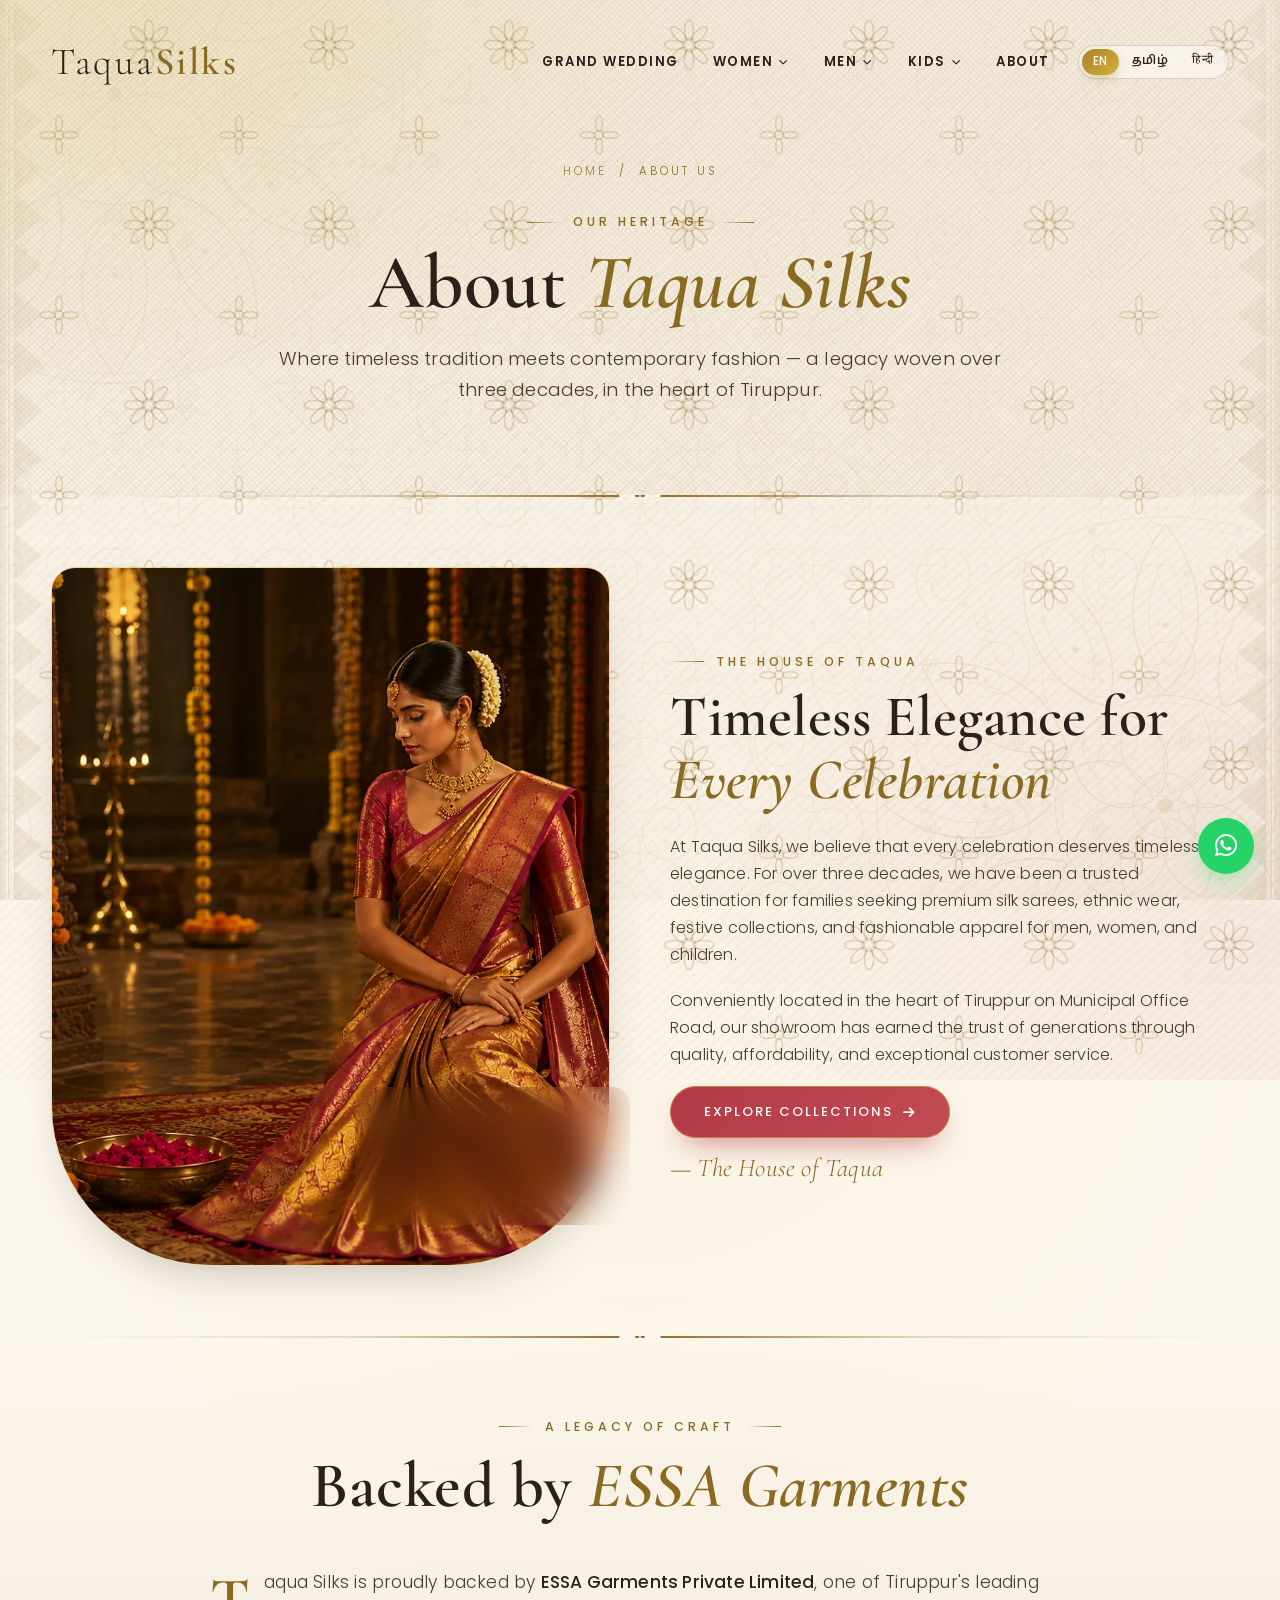
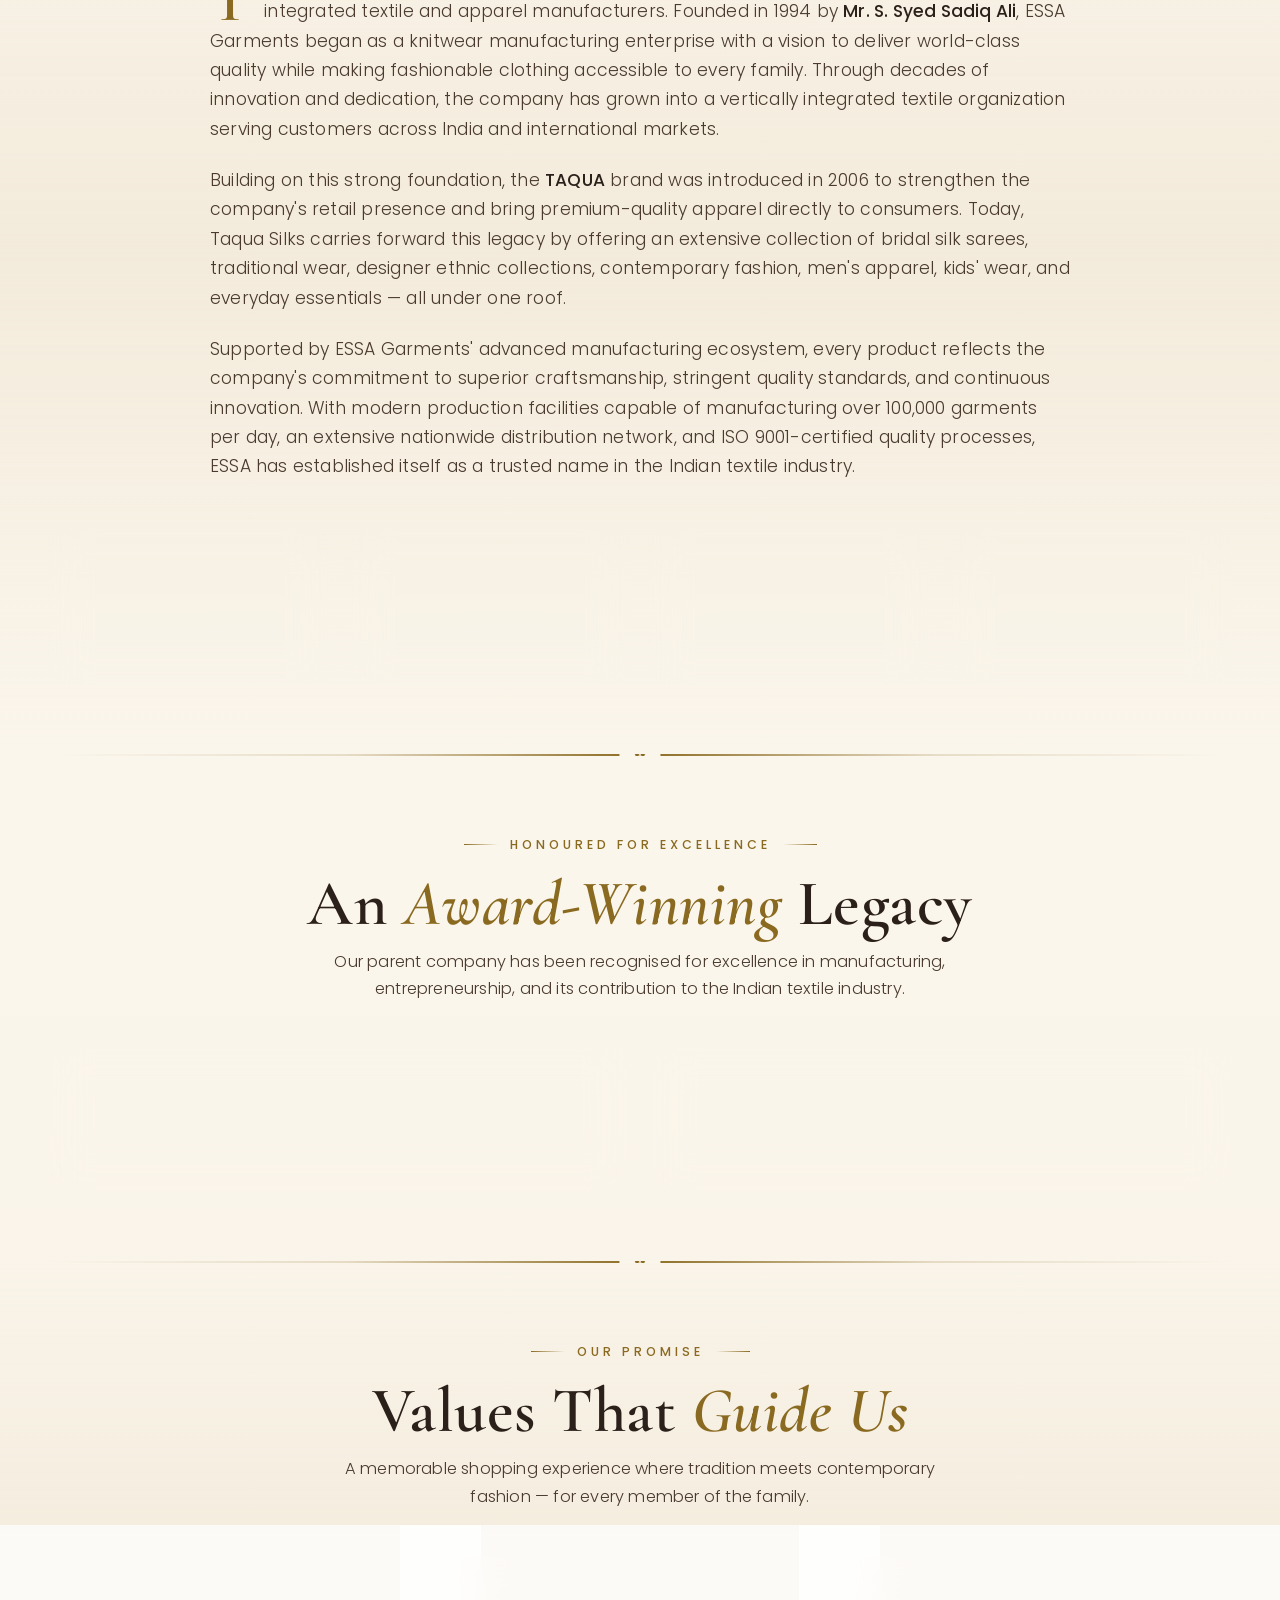
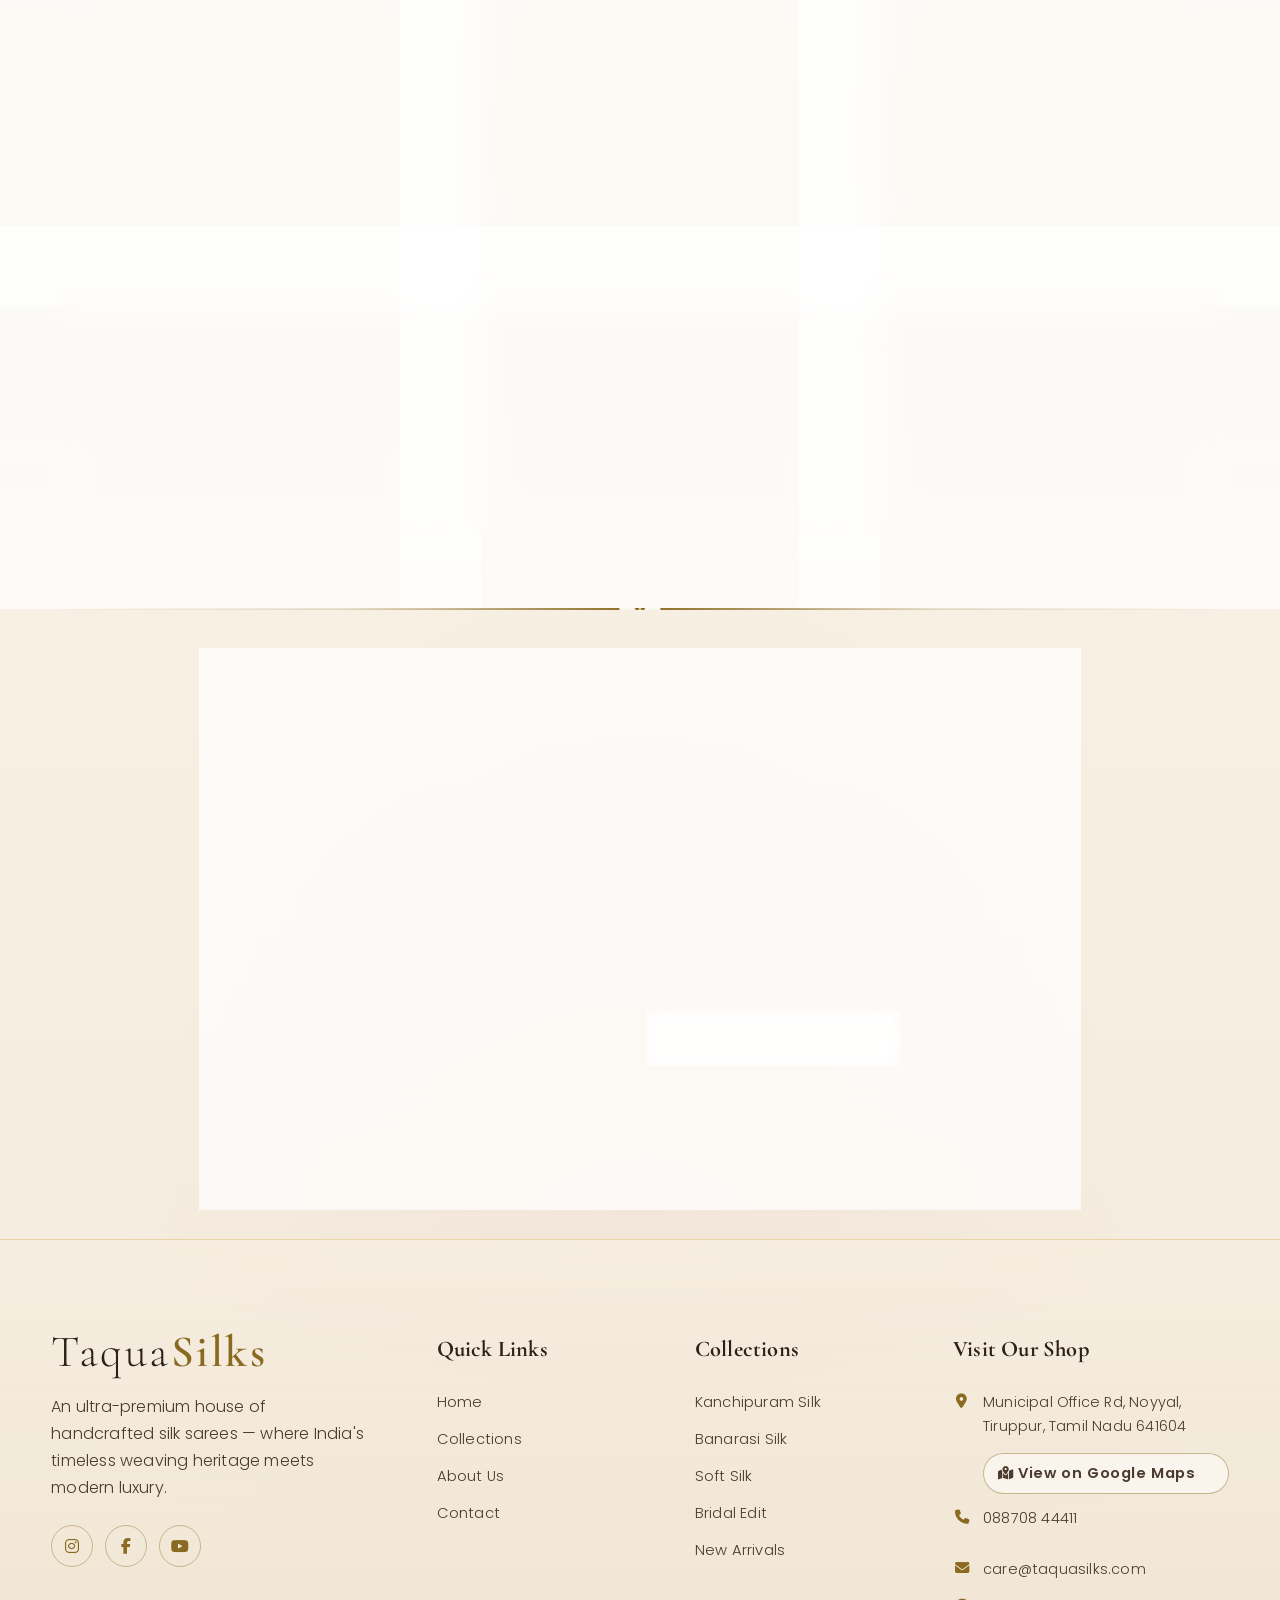
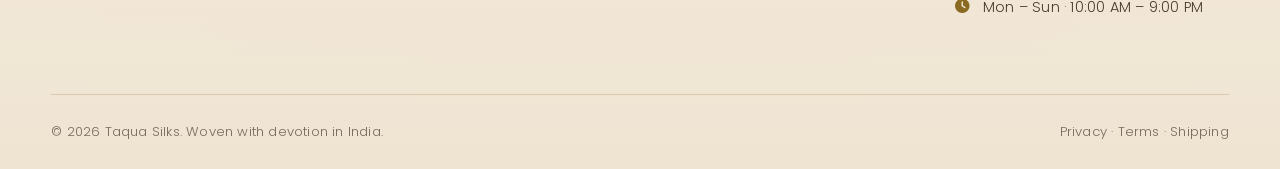
==== commit 1e56b62a: "tamil font change" ====
--- a/about.html
+++ b/about.html
@@ -12,7 +12,7 @@
 
   <link rel="preconnect" href="https://fonts.googleapis.com" />
   <link rel="preconnect" href="https://fonts.gstatic.com" crossorigin />
-  <link href="https://fonts.googleapis.com/css2?family=Cormorant+Garamond:ital,wght@0,400;0,500;0,600;0,700;1,400;1,500;1,600&family=Noto+Serif+Devanagari:wght@500;600;700&family=Noto+Serif+Tamil:wght@500;600;700&family=Poppins:wght@300;400;500;600&display=swap" rel="stylesheet" />
+  <link href="https://fonts.googleapis.com/css2?family=Cormorant+Garamond:ital,wght@0,400;0,500;0,600;0,700;1,400;1,500;1,600&family=Hind+Madurai:wght@300;400;500;600&family=Noto+Serif+Devanagari:wght@500;600;700&family=Noto+Serif+Tamil:wght@400;500;600&family=Poppins:wght@300;400;500;600&family=Tiro+Tamil:ital@0;1&display=swap" rel="stylesheet" />
   <link rel="stylesheet" href="https://cdnjs.cloudflare.com/ajax/libs/font-awesome/6.5.1/css/all.min.css" />
   <link rel="icon" type="image/svg+xml" href="images/favicon.svg" />
   <link rel="apple-touch-icon" href="images/favicon.svg" />
--- a/css/style.css
+++ b/css/style.css
@@ -25,6 +25,25 @@
 
   --font-head: "Cormorant Garamond", "Playfair Display", Georgia, serif;
   --font-body: "Poppins", "Segoe UI", system-ui, sans-serif;
+
+  /* The Tamil faces themselves — a display/text pair, so a Tamil page looks
+     designed rather than patched with whatever had the glyphs.
+
+     Tiro Tamil is one of the very few Tamil faces with genuine stroke
+     modulation AND a true italic. The modulation is what lets it sit beside
+     Cormorant Garamond without reading as a fallback, and the real italic
+     means the gold <em> accents the design leans on keep their slant instead
+     of being synthesised into a smear across the vowel signs.
+
+     Hind Madurai takes the running copy: it is a text face, so it holds at the
+     0.8rem of a spec line or a nav label, where a display face turns to mud.
+
+     Noto Serif Tamil stays behind each as the coverage net — it has the widest
+     glyph repertoire of the three, so anything rarer still renders.
+     Do NOT reference var(--font-head)/var(--font-body) here: .lang-ta below
+     redefines those FROM these, and a custom-property cycle voids both. */
+  --font-ta-head: "Tiro Tamil", "Noto Serif Tamil", Georgia, serif;
+  --font-ta-body: "Hind Madurai", "Noto Serif Tamil", "Segoe UI", system-ui, sans-serif;
 
   --radius:      18px;
   --radius-lg:   28px;
@@ -331,7 +350,9 @@
 /* Bilingual logo that fades between English & Tamil on a loop */
 .langswap { display: inline-grid; }
 .langswap .lang { grid-area: 1 / 1; white-space: nowrap; }
-.langswap .lang.ta { font-family: "Noto Serif Tamil", var(--font-head); letter-spacing: 0.5px; }
+/* Tamil-first here, unlike the root stacks: this span holds nothing but Tamil,
+   so there is no Latin left for Cormorant to claim. */
+.langswap .lang.ta { font-family: var(--font-ta-head); letter-spacing: 0.5px; }
 .langswap .lang.en { opacity: 1; animation: brandFadeEn 7s ease-in-out infinite; }
 .langswap .lang.ta { opacity: 0; animation: brandFadeTa 7s ease-in-out infinite; }
 @keyframes brandFadeEn { 0%, 38% { opacity: 1; } 50%, 88% { opacity: 0; } 100% { opacity: 1; } }
@@ -1637,7 +1658,10 @@
    centre line, so the swap is a pure cross-fade in place.
    ============================================================ */
 .langswap .lang { place-self: center start; }
-.langswap .lang.ta { font-size: 0.76em; }
+/* Re-tuned from 0.76em when the Tamil face became Tiro Tamil: it sets 0.948 of
+   Noto Serif Tamil's advance and 0.93 of its glyph height at a given size, so
+   0.76 / ~0.94 ≈ 0.81 restores exactly the optical match described above. */
+.langswap .lang.ta { font-size: 0.81em; }
 
 /* ============================================================
    TESTIMONIALS — SCROLLING BAND
@@ -1902,8 +1926,17 @@
    vertical and the promises run down beside it. */
 @media (max-width: 860px) {
   .weave-list {
-    grid-template-columns: 54px 1fr;
-    grid-template-rows: none;
+    /* minmax(0, 1fr) for the same reason the desktop rule gives: a bare `1fr`
+       floors at the copy's min-content width, so one long unbroken Tamil or
+       Hindi compound widens the grid past the container and body's
+       overflow-x: hidden silently crops the text on a narrow phone. */
+    grid-template-columns: 54px minmax(0, 1fr);
+    /* One explicit row per promise — NOT `none`. The thread below spans
+       `grid-row: 1 / -1`, and -1 counts back from the EXPLICIT grid, so with no
+       explicit rows it resolved to `1 / 2`: the gold line stopped just past the
+       first medallion and 02–05 sat unconnected. Keep this count in step with
+       the `repeat(5, ...)` columns in the desktop rule above. */
+    grid-template-rows: repeat(5, auto);
     column-gap: 20px; row-gap: 26px;
   }
   .weave-list::before {
@@ -2092,7 +2125,11 @@
 .lang-opt:focus-visible { outline: 2px solid var(--gold-ink); outline-offset: 2px; }
 /* The Indic labels need a face that actually has the glyphs, whatever
    language the page is currently showing. */
-.lang-opt[lang="ta"] { font-family: "Noto Serif Tamil", var(--font-body); }
+/* Indic-first, since each label is pure Tamil / Devanagari — and the switcher
+   has to render all three correctly whatever language the page is showing, so
+   these cannot lean on the root stacks. Hind Madurai reads better than the
+   display face at this size, and 600 keeps the chip legible against the gold. */
+.lang-opt[lang="ta"] { font-family: var(--font-ta-body); font-weight: 600; }
 .lang-opt[lang="hi"] { font-family: "Noto Serif Devanagari", var(--font-body); }
 
 /* In the slide-out menu it sits as its own centred row. */
@@ -2114,31 +2151,52 @@
 /* ============================================================
    PER-LANGUAGE TYPOGRAPHY
    ------------------------------------------------------------
-   Cormorant Garamond has no Tamil or Devanagari coverage, so a page
-   in those languages would fall through to a default system serif
-   and lose the display face entirely. Put the matching Noto Serif
-   first and keep the Latin faces behind it for numerals, prices and
-   the brand names that stay in Latin script.
-   ============================================================ */
-html.lang-ta body,
-html.lang-ta .btn,
-html.lang-ta input {
-  font-family: "Noto Serif Tamil", var(--font-body);
-}
+   Cormorant Garamond and Poppins have no Tamil or Devanagari coverage, so a
+   page in those languages would fall through to whatever system serif the
+   device happens to ship and lose the typographic design entirely.
+
+   Rather than restate a font-family on every heading selector, retarget the
+   two variables at the root: every var(--font-head)/var(--font-body) in this
+   file AND in the per-page <style> blocks then follows automatically. The old
+   `html.lang-ta h4` approach could not do that — a component rule like
+   `.product-body h4 { font-family: var(--font-head) }` scores two classes to
+   its one, so product titles, footer headings and the mobile menu kept winning
+   with a Latin-only stack and silently dropped to a system Tamil font.
+
+   Latin stays FIRST in each stack, which looks backwards but is the whole
+   trick: font fallback is per-character, so Cormorant/Poppins keep the
+   Latin brand names, prices and numerals while only the Tamil and Devanagari
+   codepoints — which they have no glyph for — drop through to the Indic face.
+   Leading with the Indic face instead would drag every "₹24,999" and "TAQUA
+   SILKS" into its Latin, which is not the design's Latin.
+
+   :root.lang-ta scores two classes against :root's one, so it wins regardless
+   of where this block ends up if the file is ever reordered.
+   ============================================================ */
+:root.lang-ta {
+  --font-head: "Cormorant Garamond", var(--font-ta-head);
+  --font-body: "Poppins", var(--font-ta-body);
+}
+:root.lang-hi {
+  --font-head: "Cormorant Garamond", "Noto Serif Devanagari", Georgia, serif;
+  --font-body: "Poppins", "Noto Serif Devanagari", "Segoe UI", system-ui, sans-serif;
+}
+
+/* Tiro Tamil ships one weight (400), so the 600 the headings ask for would be
+   synthesised. Take the real 400 instead: the face carries enough stem weight
+   at display sizes, and its stroke modulation — the reason it was chosen — is
+   exactly what a smeared synthetic bold destroys. */
 html.lang-ta h1, html.lang-ta h2, html.lang-ta h3,
 html.lang-ta h4, html.lang-ta h5,
 html.lang-ta .section-title, html.lang-ta .hero-title {
-  font-family: "Noto Serif Tamil", var(--font-head);
-}
-html.lang-hi body,
-html.lang-hi .btn,
-html.lang-hi input {
-  font-family: "Noto Serif Devanagari", var(--font-body);
-}
-html.lang-hi h1, html.lang-hi h2, html.lang-hi h3,
-html.lang-hi h4, html.lang-hi h5,
-html.lang-hi .section-title, html.lang-hi .hero-title {
-  font-family: "Noto Serif Devanagari", var(--font-head);
+  font-weight: 400;
+}
+/* Body copy is set at 300 for Poppins, but a Tamil cluster packs far more
+   strokes into the same space and goes spindly that light; 400 holds up. The
+   loops and tall ascenders also want a little more leading than Latin needed. */
+html.lang-ta body {
+  font-weight: 400;
+  line-height: 1.8;
 }
 /* Tamil and Devanagari carry taller ascenders and deeper descenders than
    the Latin faces these sizes were tuned for; without a little extra
@@ -2217,16 +2275,29 @@
    wrap to the same five lines. Devanagari is far more compact (many matras
    carry no advance), so the same value left the Hindi headline visibly
    undersized next to the portrait; it takes a larger step. */
-html.lang-ta .hero-title { font-size: clamp(1.85rem, 3.3vw, 3rem); }
+/* Nudged up ~5% from the Noto Serif Tamil ramp: Tiro Tamil sets that much
+   narrower at the same size (measured 0.948 of Noto's advance on the brand
+   string), so the old value left the headline looking a step undersized. */
+html.lang-ta .hero-title { font-size: clamp(1.95rem, 3.5vw, 3.15rem); }
 html.lang-hi .hero-title { font-size: clamp(2.1rem, 4.4vw, 4rem); }
-/* Neither Noto Serif Tamil nor Noto Serif Devanagari ships an italic, so
-   <em> was being synthesised as a slant — which smears the vowel signs.
-   Carry the emphasis on weight instead; the gold colour still separates it. */
-html.lang-ta .hero-title em, html.lang-hi .hero-title em,
-html.lang-ta h1 em, html.lang-hi h1 em,
-html.lang-ta h2 em, html.lang-hi h2 em {
+/* Noto Serif Devanagari ships no italic, so <em> was being synthesised as a
+   slant — which smears the vowel signs. Carry the emphasis on weight instead;
+   the gold colour still separates it. */
+html.lang-hi .hero-title em,
+html.lang-hi h1 em,
+html.lang-hi h2 em {
   font-style: normal;
   font-weight: 700;
+}
+/* Tamil keeps the real slant: Tiro Tamil has a true drawn italic, so the gold
+   <em> accents read exactly as they do in the English Cormorant setting. It has
+   no bold to pair with it, though, so leave the weight at 400 — asking for 700
+   here would synthesise one and undo the point of using a real italic. */
+html.lang-ta .hero-title em,
+html.lang-ta h1 em,
+html.lang-ta h2 em {
+  font-style: italic;
+  font-weight: 400;
 }
 html.lang-ta .hero-sub, html.lang-hi .hero-sub {
   font-size: 1rem;
@@ -2331,6 +2402,25 @@
    a long label refuses to wrap and drags the rules off-screen with it. */
 html.lang-ta .eyebrow, html.lang-hi .eyebrow { max-width: 100%; }
 
+/* ============================================================
+   COLLECTION CARD TITLES — Tamil / Hindi
+   ------------------------------------------------------------
+   The white h3 is 1.8rem, judged against short English labels ("Soft Silk").
+   Tamil equivalents are appreciably longer, so at the same size they crowd
+   the card and wrap to two lines, which reads as heavy rather than elegant.
+   A smaller, slightly airier setting sits better under the gold kicker.
+   ============================================================ */
+html.lang-ta .collection-card .info h3,
+html.lang-hi .collection-card .info h3 {
+  font-size: 1.32rem;
+  line-height: 1.34;
+  margin: 5px 0 2px;
+}
+html.lang-ta .kid-info h3, html.lang-hi .kid-info h3 {
+  font-size: 1.1rem;
+  line-height: 1.34;
+}
+
 /* Section titles run to clamp(...4rem) — sized for short English phrases like
    "Featured Collections". At that size a single Tamil word such as
    "வாடிக்கையாளர்" is wider than the column and breaks mid-word. */
